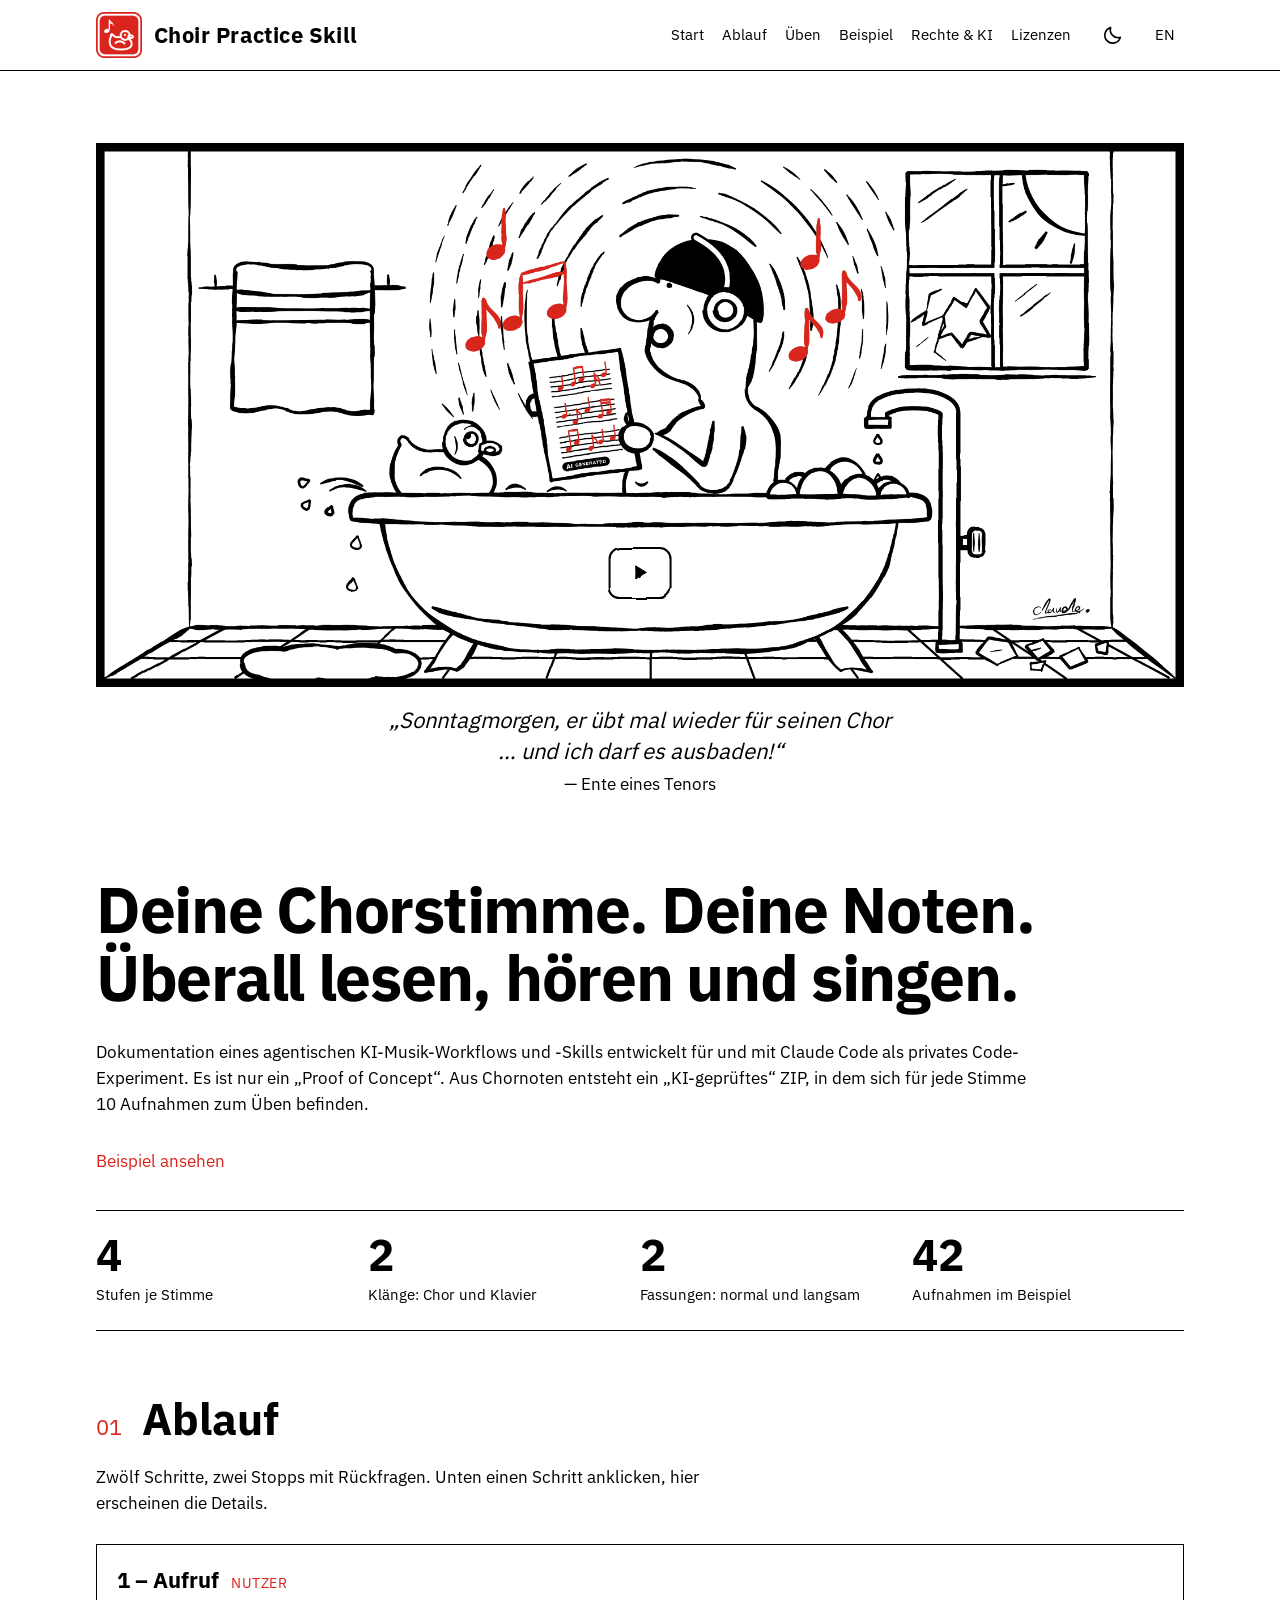
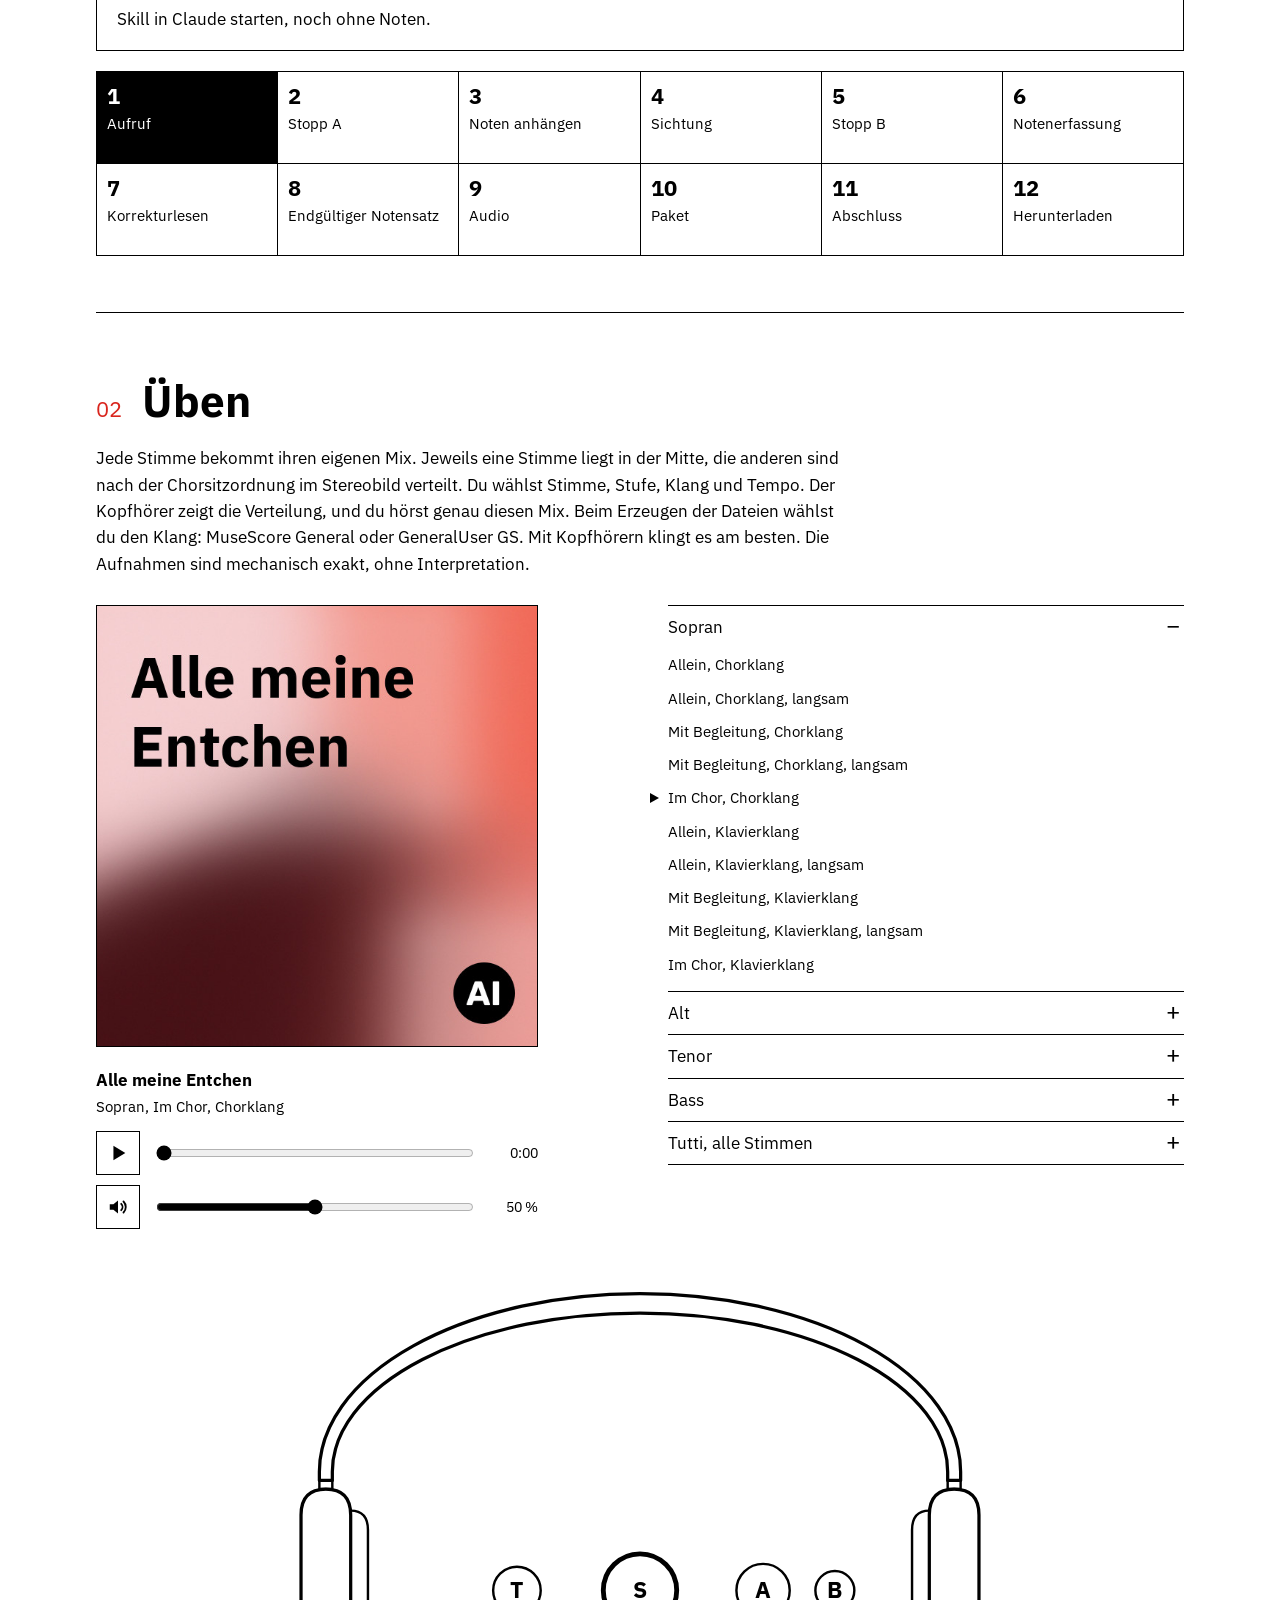
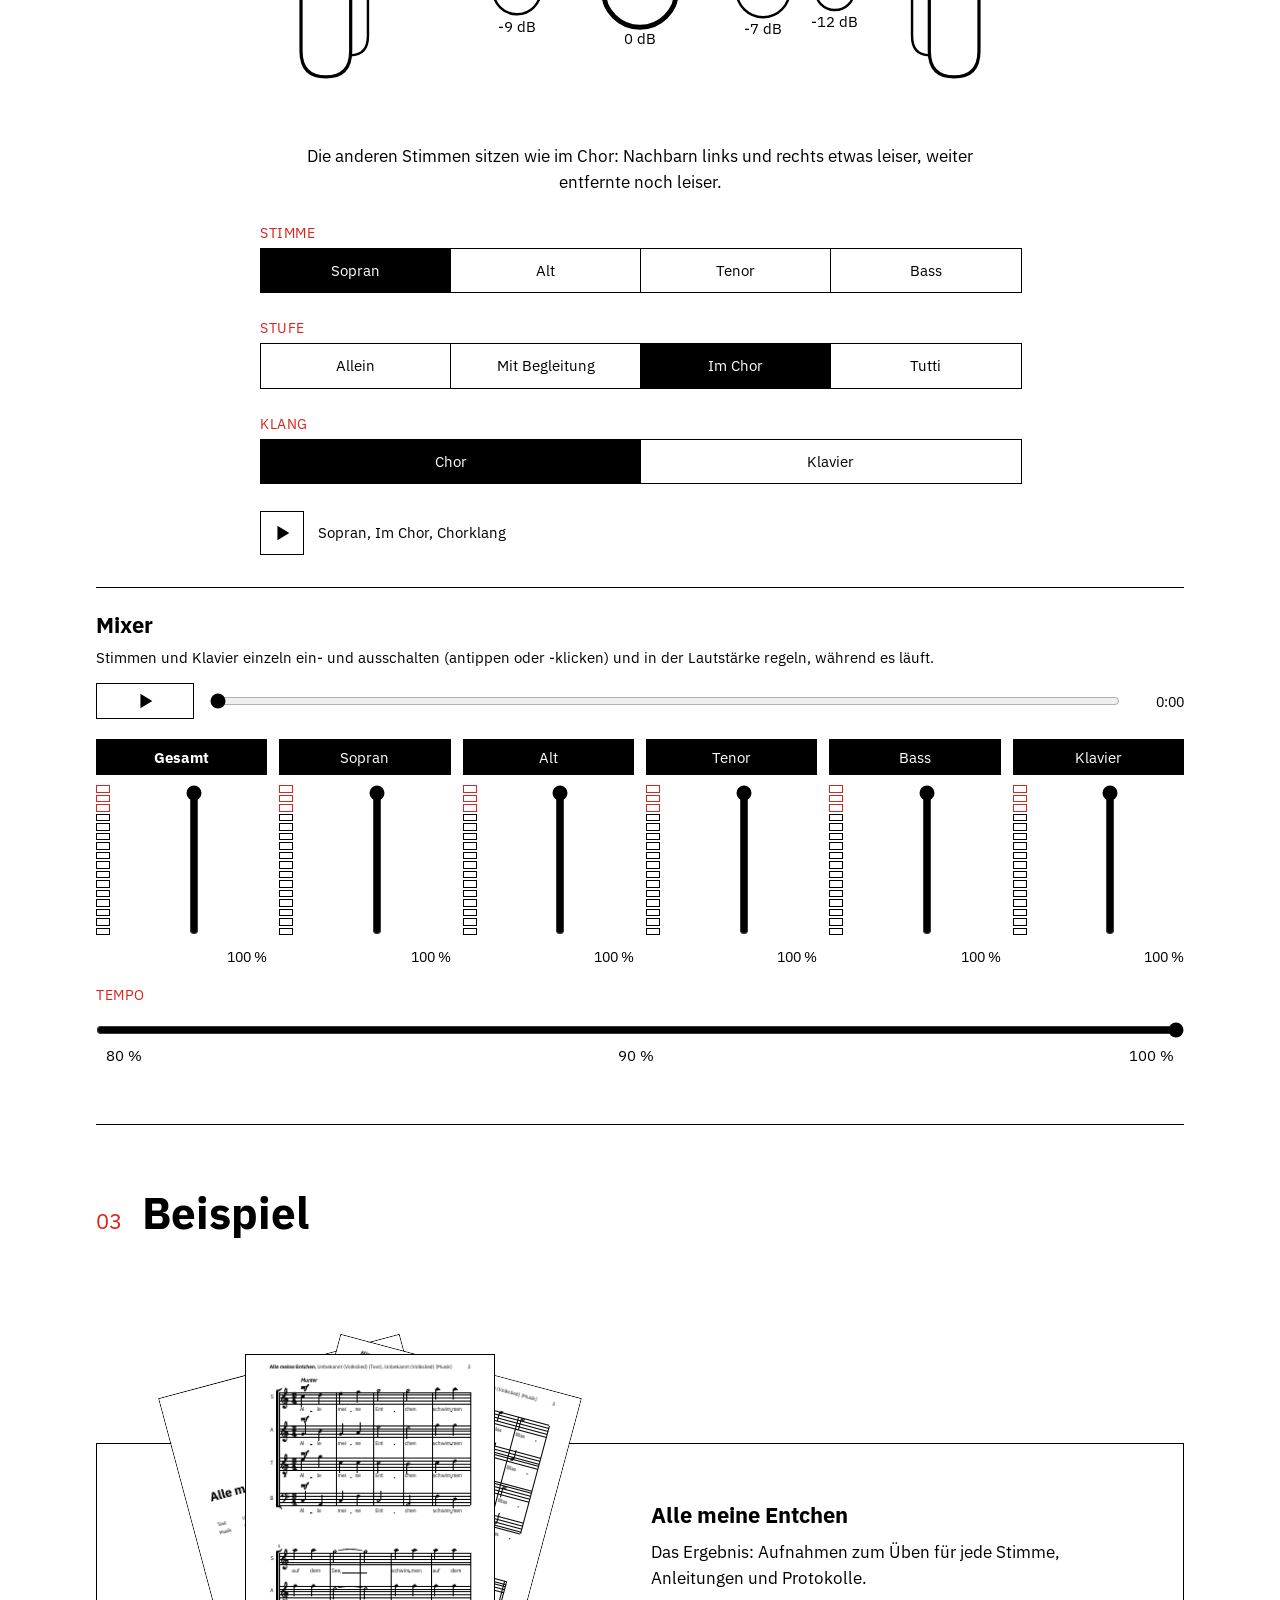
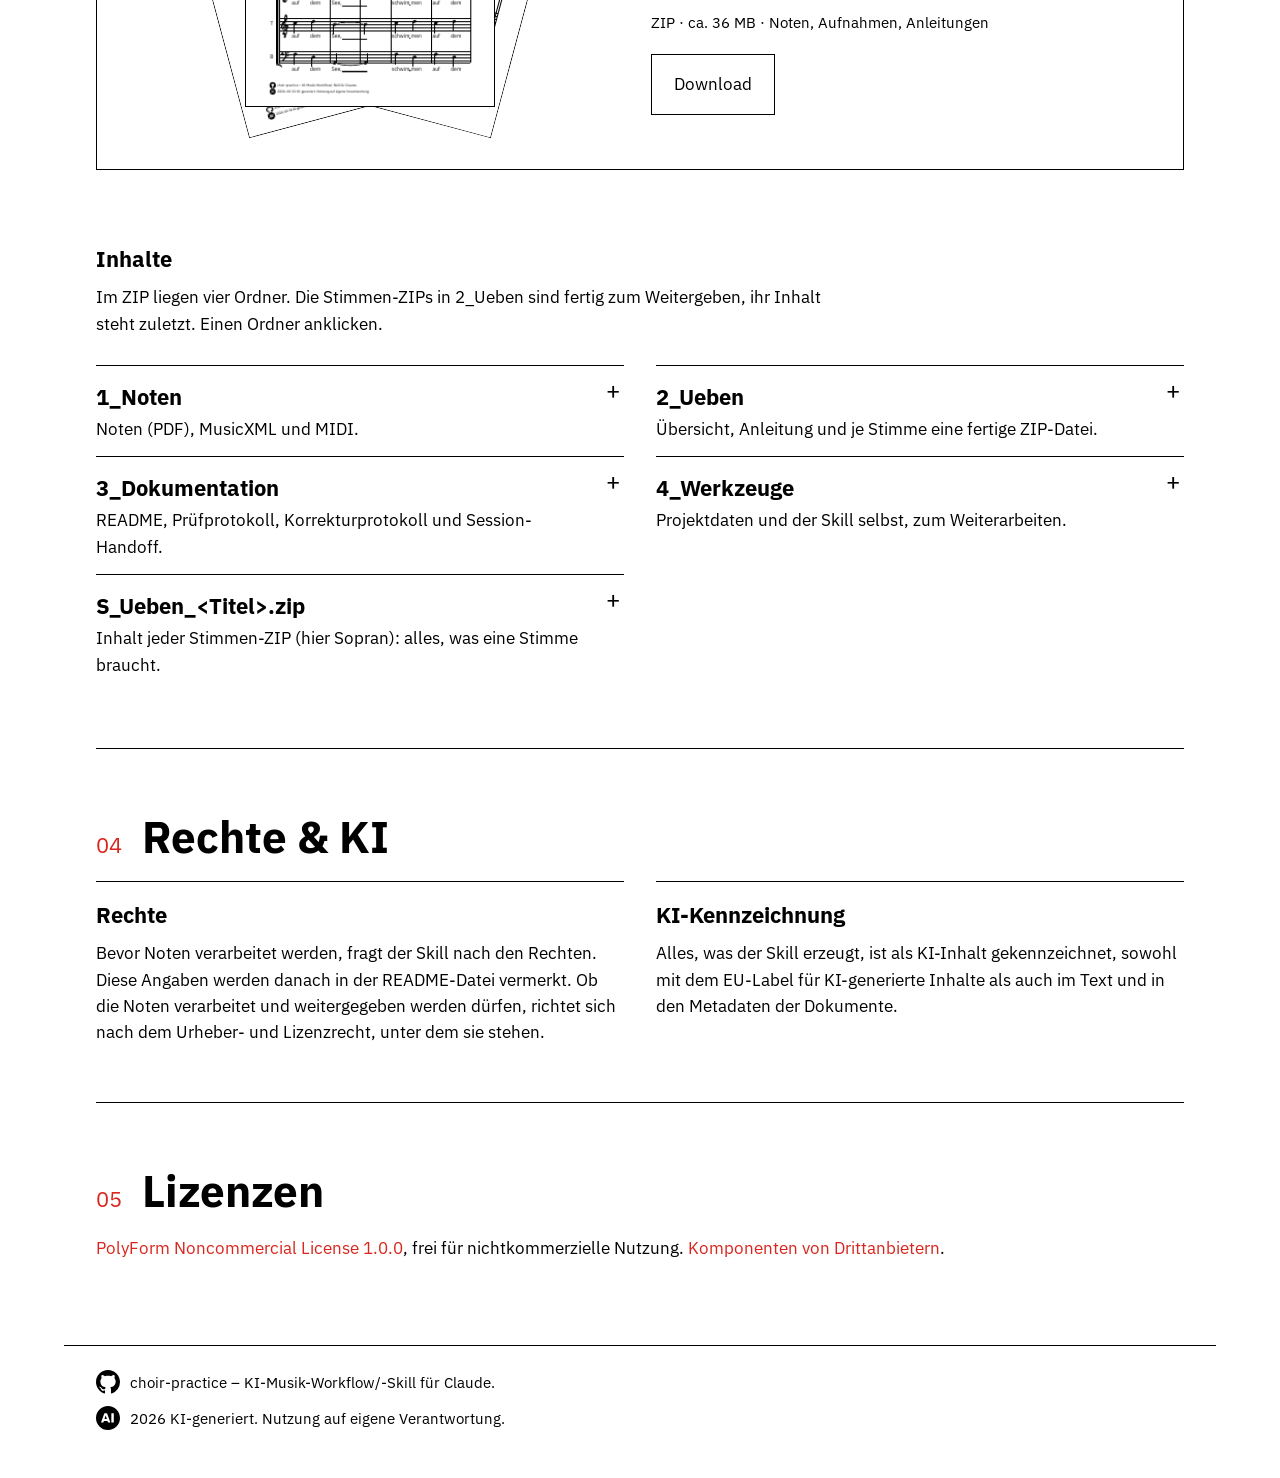
==== docs/de/index.html @ 0b861f66 "Mixer: text mentions tap or click" ====
<!doctype html>
<html lang="de">
<head>
<meta charset="utf-8">
<meta name="viewport" content="width=device-width, initial-scale=1">
<title>Choir Practice Skill – Deine Chorstimme. Deine Noten. Überall lesen, hören und singen.</title>
<meta name="description" content="Dokumentation eines agentischen KI-Musik-Workflows und -Skills entwickelt für und mit Claude Code als privates Code-Experiment. Es ist nur ein „Proof of Concept“. Aus Chornoten entsteht ein „KI-geprüftes“ ZIP, in dem sich für jede Stimme 10 Aufnahmen zum Üben befinden.">
<meta name="color-scheme" content="light dark">
<link rel="canonical" href="https://choir-practice-skill.pages.dev/de/">
<link rel="alternate" hreflang="de" href="https://choir-practice-skill.pages.dev/de/">
<link rel="alternate" hreflang="en" href="https://choir-practice-skill.pages.dev/en/">
<link rel="alternate" hreflang="x-default" href="https://choir-practice-skill.pages.dev/">
<meta property="og:type" content="website">
<meta property="og:site_name" content="Choir Practice Skill">
<meta property="og:title" content="Choir Practice Skill – Deine Chorstimme. Deine Noten. Überall lesen, hören und singen.">
<meta property="og:description" content="Dokumentation eines agentischen KI-Musik-Workflows und -Skills entwickelt für und mit Claude Code als privates Code-Experiment. Es ist nur ein „Proof of Concept“. Aus Chornoten entsteht ein „KI-geprüftes“ ZIP, in dem sich für jede Stimme 10 Aufnahmen zum Üben befinden.">
<meta property="og:url" content="https://choir-practice-skill.pages.dev/de/">
<meta property="og:locale" content="de_DE">
<meta property="og:locale:alternate" content="en_US">
<meta property="og:image" content="https://choir-practice-skill.pages.dev/img/og.png?v=a8352f46">
<meta property="og:image:type" content="image/png">
<meta property="og:image:width" content="2400">
<meta property="og:image:height" content="1260">
<meta property="og:image:alt" content="Ein Mann mit Kopfhörern steht in einer alten Badewanne und singt vom Notenblatt, neben ihm schwimmt eine Quietscheente, rote Noten schweben im Raum">
<meta name="twitter:card" content="summary_large_image">
<meta name="twitter:title" content="Choir Practice Skill – Deine Chorstimme. Deine Noten. Überall lesen, hören und singen.">
<meta name="twitter:description" content="Dokumentation eines agentischen KI-Musik-Workflows und -Skills entwickelt für und mit Claude Code als privates Code-Experiment. Es ist nur ein „Proof of Concept“. Aus Chornoten entsteht ein „KI-geprüftes“ ZIP, in dem sich für jede Stimme 10 Aufnahmen zum Üben befinden.">
<meta name="twitter:image" content="https://choir-practice-skill.pages.dev/img/og.png?v=a8352f46">
<meta name="twitter:image:alt" content="Ein Mann mit Kopfhörern steht in einer alten Badewanne und singt vom Notenblatt, neben ihm schwimmt eine Quietscheente, rote Noten schweben im Raum">
<link rel="icon" href="../img/favicon.svg?v=3c3022a9" type="image/svg+xml">
<link rel="icon" href="../favicon.ico" sizes="32x32">
<link rel="icon" href="../img/favicon-192.png?v=1d99c184" sizes="192x192" type="image/png">
<link rel="apple-touch-icon" href="../img/favicon-180.png?v=39877f5c">
<link rel="preload" href="../img/header.png?v=75c1c652" as="image" type="image/png" media="(prefers-color-scheme: light)">
<link rel="preload" href="../img/header-dark.png?v=e2381952" as="image" type="image/png" media="(prefers-color-scheme: dark)">
<script>try{var t=localStorage.getItem("theme");if(t==="light"||t==="dark")document.documentElement.setAttribute("data-theme",t)}catch(e){}</script>
<link rel="stylesheet" href="../css/site.css?v=a7744c7f">
<script type="application/ld+json">
{
 "@context": "https://schema.org",
 "@type": "SoftwareApplication",
 "name": "Choir Practice Skill",
 "description": "Dokumentation eines agentischen KI-Musik-Workflows und -Skills entwickelt für und mit Claude Code als privates Code-Experiment. Es ist nur ein „Proof of Concept“. Aus Chornoten entsteht ein „KI-geprüftes“ ZIP, in dem sich für jede Stimme 10 Aufnahmen zum Üben befinden.",
 "url": "https://choir-practice-skill.pages.dev/de/",
 "inLanguage": "de",
 "softwareVersion": "1.0.0",
 "applicationCategory": "MultimediaApplication",
 "operatingSystem": "Claude (skill)",
 "image": {
  "@type": "ImageObject",
  "url": "https://choir-practice-skill.pages.dev/img/og.png?v=a8352f46",
  "width": 2400,
  "height": 1260,
  "caption": "Ein Mann mit Kopfhörern steht in einer alten Badewanne und singt vom Notenblatt, neben ihm schwimmt eine Quietscheente, rote Noten schweben im Raum"
 },
 "license": "https://polyformproject.org/licenses/noncommercial/1.0.0",
 "codeRepository": "https://github.com/vbth/choir-practice",
 "author": {
  "@type": "Person",
  "name": "vbth",
  "url": "https://github.com/vbth"
 },
 "offers": {
  "@type": "Offer",
  "price": "0",
  "priceCurrency": "EUR"
 }
}
</script>
</head>
<body>
<a class="skip" href="#start">Zum Inhalt</a>
<header class="bar">
 <a class="brand" href="https://choir-practice-skill.pages.dev/de/" aria-label="Choir Practice Skill" target="_blank" rel="noopener noreferrer"><img src="../img/logo.png?v=58f0d7f7" alt="" width="46" height="46"><span class="bt"><span class="bn">Choir Practice</span> Skill</span></a>
 <button class="theme" type="button" aria-label="Zum dunklen Modus wechseln"><svg class="moon" viewBox="0 0 24 24" aria-hidden="true" focusable="false"><path d="M20 14.6A8.6 8.6 0 0 1 9.4 4 8.6 8.6 0 1 0 20 14.6z"/></svg><svg class="sun" viewBox="0 0 24 24" aria-hidden="true" focusable="false"><circle cx="12" cy="12" r="4"/><path d="M12 2.5v2.5M12 19v2.5M2.5 12H5M19 12h2.5M5.3 5.3l1.8 1.8M16.9 16.9l1.8 1.8M5.3 18.7l1.8-1.8M16.9 7.1l1.8-1.8"/></svg></button>
 <a class="lang" href="../en/" hreflang="en" lang="en">EN</a>
 <button class="burger" type="button" aria-expanded="false" aria-controls="nav">Menü</button>
 <nav id="nav" aria-label="Menü"><ul><li><a href="#start">Start</a></li><li><a href="#ablauf">Ablauf</a></li><li><a href="#ueben">Üben</a></li><li><a href="#beispiel">Beispiel</a></li><li><a href="#rechte-und-ki">Rechte &amp;&nbsp;KI</a></li><li><a href="#lizenzen">Lizenzen</a></li><li class="navlang"><a href="../en/" hreflang="en" lang="en">English</a></li></ul></nav>
</header>
<main>
<figure class="banner"><div class="hw"><picture><source media="(prefers-color-scheme: dark)" srcset="../img/header-dark.png?v=e2381952"><img src="../img/header.png?v=75c1c652" alt="Ein Mann mit Kopfhörern steht in einer alten Badewanne und singt vom Notenblatt, neben ihm schwimmt eine Quietscheente, rote Noten schweben im Raum. „Sonntagmorgen, er übt mal wieder für seinen Chor … und ich darf es ausbaden!“ — Ente eines Tenors" width="1280" height="640" fetchpriority="high" decoding="async"></picture>
<svg width="0" height="0" aria-hidden="true" style="position:absolute"><filter id="kr" x="-15%" y="-15%" width="130%" height="130%"><feTurbulence type="fractalNoise" baseFrequency=".13" numOctaves="2" seed="4" result="n"/><feDisplacementMap in="SourceGraphic" in2="n" scale="2.9" xChannelSelector="R" yChannelSelector="G"/></filter><filter id="kb" x="-5%" y="-60%" width="110%" height="220%"><feTurbulence type="fractalNoise" baseFrequency=".05 .12" numOctaves="2" seed="9" result="n"/><feDisplacementMap in="SourceGraphic" in2="n" scale="3.2" xChannelSelector="R" yChannelSelector="G"/></filter><filter id="kf" x="-8%" y="-15%" width="116%" height="130%"><feTurbulence type="fractalNoise" baseFrequency=".03" numOctaves="1" seed="2" result="n"/><feDisplacementMap in="SourceGraphic" in2="n" scale="3.4" xChannelSelector="R" yChannelSelector="G"/></filter><filter id="krs" x="-15%" y="-15%" width="130%" height="130%"><feTurbulence type="fractalNoise" baseFrequency=".13" numOctaves="2" seed="4" result="n"/><feDisplacementMap in="SourceGraphic" in2="n" scale="1.3" xChannelSelector="R" yChannelSelector="G"/></filter><filter id="kfs" x="-8%" y="-15%" width="116%" height="130%"><feTurbulence type="fractalNoise" baseFrequency=".03" numOctaves="1" seed="2" result="n"/><feDisplacementMap in="SourceGraphic" in2="n" scale="2" xChannelSelector="R" yChannelSelector="G"/></filter></svg>
<div class="ov" role="group" aria-label="Alle meine Entchen">
<span class="fr" aria-hidden="true"></span>
<div class="rw">
     <button type="button" class="prev" aria-label="Vorherige Aufnahme"><svg viewBox="0 0 24 24" width="22" height="22" aria-hidden="true"><path d="M5.9 5.2Q6.3 11 6 18.9" fill="none" stroke="currentColor" stroke-width="2.5" stroke-linecap="round" stroke-linejoin="round"/><path d="M18.9 5.4Q13 9.2 9.1 12.3Q13.4 14.6 18.6 18.7Q19.3 12 18.9 5.4Z" fill="currentColor" stroke="currentColor" stroke-width="1.3" stroke-linejoin="round" stroke-linecap="round"/></svg></button>
     <button type="button" class="pbtn" aria-label="Wiedergabe"><svg viewBox="0 0 24 24" width="22" height="22" aria-hidden="true"><path class="picon" d="M7.2 4.6Q13.5 8.4 19.6 12.1Q13.3 15.9 7.4 19.6Q7.8 12 7.2 4.6Z" fill="currentColor" stroke="currentColor" stroke-width="1.3" stroke-linejoin="round" stroke-linecap="round"/></svg></button>
     <button type="button" class="next" aria-label="Nächste Aufnahme"><svg viewBox="0 0 24 24" width="22" height="22" aria-hidden="true"><path d="M18 5.2Q17.7 11 18.1 18.9" fill="none" stroke="currentColor" stroke-width="2.5" stroke-linecap="round" stroke-linejoin="round"/><path d="M5.2 5.4Q11 9.2 14.9 12.3Q10.6 14.6 5.4 18.7Q4.7 12 5.2 5.4Z" fill="currentColor" stroke="currentColor" stroke-width="1.3" stroke-linejoin="round" stroke-linecap="round"/></svg></button>
</div>
</div></div>
<figcaption class="duck">„Sonntagmorgen, er übt mal wieder für seinen Chor <br class="dbr">… und ich darf es ausbaden!“<span class="by">— Ente eines&nbsp;Tenors</span></figcaption></figure>
<section id="start" class="hero">
 <h1>Deine Chorstimme. Deine&nbsp;Noten.<br>Überall lesen, hören und&nbsp;singen.</h1>
 <p class="lead">Dokumentation eines agentischen KI-Musik-Workflows und -Skills entwickelt für und mit Claude Code als privates Code-Experiment. Es ist nur ein „Proof of Concept“. Aus Chornoten entsteht ein „KI-⁠geprüftes“ ZIP, in dem sich für jede Stimme 10 Aufnahmen zum Üben&nbsp;befinden.</p>
 <p class="cta"><a href="#beispiel">Beispiel&nbsp;ansehen</a></p>
 <dl class="facts"><div><dt>4</dt><dd>Stufen je&nbsp;Stimme</dd></div><div><dt>2</dt><dd>Klänge: Chor und&nbsp;Klavier</dd></div><div><dt>2</dt><dd>Fassungen: normal und&nbsp;langsam</dd></div><div><dt>42</dt><dd>Aufnahmen im&nbsp;Beispiel</dd></div></dl>
</section>
<section id="ablauf"><h2><span class="num">01</span>Ablauf</h2>
 <p class="intro">Zwölf Schritte, zwei Stopps mit Rückfragen. Unten einen Schritt anklicken, hier erscheinen die&nbsp;Details.</p>
 <div id="stepbox" class="panel" aria-live="polite"></div>
 <ol class="chain"><li><button type="button" data-step="0" aria-pressed="false"><span class="n">1</span><span class="s">Aufruf</span></button></li><li><button type="button" data-step="1" aria-pressed="false"><span class="n">2</span><span class="s">Stopp A</span></button></li><li><button type="button" data-step="2" aria-pressed="false"><span class="n">3</span><span class="s">Noten anhängen</span></button></li><li><button type="button" data-step="3" aria-pressed="false"><span class="n">4</span><span class="s">Sichtung</span></button></li><li><button type="button" data-step="4" aria-pressed="false"><span class="n">5</span><span class="s">Stopp B</span></button></li><li><button type="button" data-step="5" aria-pressed="false"><span class="n">6</span><span class="s">Notenerfassung</span></button></li><li><button type="button" data-step="6" aria-pressed="false"><span class="n">7</span><span class="s">Korrekturlesen</span></button></li><li><button type="button" data-step="7" aria-pressed="false"><span class="n">8</span><span class="s">Endgültiger Notensatz</span></button></li><li><button type="button" data-step="8" aria-pressed="false"><span class="n">9</span><span class="s">Audio</span></button></li><li><button type="button" data-step="9" aria-pressed="false"><span class="n">10</span><span class="s">Paket</span></button></li><li><button type="button" data-step="10" aria-pressed="false"><span class="n">11</span><span class="s">Abschluss</span></button></li><li><button type="button" data-step="11" aria-pressed="false"><span class="n">12</span><span class="s">Herunterladen</span></button></li></ol>
</section>
<section id="ueben"><h2><span class="num">02</span>Üben</h2>
 <p class="intro">Jede Stimme bekommt ihren eigenen Mix. Jeweils eine Stimme liegt in der Mitte, die anderen sind nach der Chorsitzordnung im Stereobild verteilt. Du wählst Stimme, Stufe, Klang und Tempo. Der Kopfhörer zeigt die Verteilung, und du hörst genau diesen Mix. Beim Erzeugen der Dateien wählst du den Klang: MuseScore General oder GeneralUser GS. Mit Kopfhörern klingt es am besten. Die Aufnahmen sind mechanisch exakt, ohne&nbsp;Interpretation.</p>
 <div class="listen" id="player" data-audio="../audio/" data-play="Wiedergabe" data-pause="Pause">
  <div class="pbox">
   <img class="art" src="../img/cover-de.jpg?v=12989554" alt="Albumcover des Beispielpakets" width="600" height="600" loading="lazy">
   <div class="pl">
    <p class="pt">Alle meine&nbsp;Entchen</p><p class="ps" id="plname" aria-live="polite"></p>
    <div class="pc"><button type="button" class="pbtn" aria-label="Wiedergabe"><svg viewBox="0 0 24 24" width="22" height="22" aria-hidden="true"><path class="picon" data-c d="M7 4l13 8-13 8z" fill="currentColor"/></svg></button>
     <input type="range" id="plseek" min="0" max="1000" value="0" aria-label="Position"><span id="pltime" class="mono">0:00</span></div>
    <div class="pc pv"><button type="button" class="vbtn mute" aria-pressed="false" aria-label="Stumm"><svg viewBox="0 0 24 24" width="22" height="22" aria-hidden="true"><path d="M3 9v6h4l5 4V5L7 9H3z" fill="currentColor"/><path class="w" d="M15.5 8.5a5 5 0 010 7M18 6a8.5 8.5 0 010 12" fill="none" stroke="currentColor" stroke-width="2" stroke-linecap="round"/><path class="x" d="M15 9l6 6M21 9l-6 6" fill="none" stroke="currentColor" stroke-width="2" stroke-linecap="round"/></svg></button><input type="range" class="vol" min="0" max="100" value="50" aria-label="Lautstärke"><span class="mono vp">50&nbsp;%</span></div>
   </div>
  </div>
  <div class="groups"><details data-voice="S"><summary>Sopran</summary><ul class="trk"><li><button type="button" data-voice="S" data-stage="solo" data-sound="choir" data-tempo="normal" aria-pressed="false">Allein, Chorklang</button></li><li><button type="button" data-voice="S" data-stage="solo" data-sound="choir" data-tempo="slow" aria-pressed="false">Allein, Chorklang, langsam</button></li><li><button type="button" data-voice="S" data-stage="accomp" data-sound="choir" data-tempo="normal" aria-pressed="false">Mit Begleitung, Chorklang</button></li><li><button type="button" data-voice="S" data-stage="accomp" data-sound="choir" data-tempo="slow" aria-pressed="false">Mit Begleitung, Chorklang, langsam</button></li><li><button type="button" data-voice="S" data-stage="choir" data-sound="choir" data-tempo="normal" aria-pressed="false">Im Chor, Chorklang</button></li><li><button type="button" data-voice="S" data-stage="solo" data-sound="piano" data-tempo="normal" aria-pressed="false">Allein, Klavierklang</button></li><li><button type="button" data-voice="S" data-stage="solo" data-sound="piano" data-tempo="slow" aria-pressed="false">Allein, Klavierklang, langsam</button></li><li><button type="button" data-voice="S" data-stage="accomp" data-sound="piano" data-tempo="normal" aria-pressed="false">Mit Begleitung, Klavierklang</button></li><li><button type="button" data-voice="S" data-stage="accomp" data-sound="piano" data-tempo="slow" aria-pressed="false">Mit Begleitung, Klavierklang, langsam</button></li><li><button type="button" data-voice="S" data-stage="choir" data-sound="piano" data-tempo="normal" aria-pressed="false">Im Chor, Klavierklang</button></li></ul></details><details data-voice="A"><summary>Alt</summary><ul class="trk"><li><button type="button" data-voice="A" data-stage="solo" data-sound="choir" data-tempo="normal" aria-pressed="false">Allein, Chorklang</button></li><li><button type="button" data-voice="A" data-stage="solo" data-sound="choir" data-tempo="slow" aria-pressed="false">Allein, Chorklang, langsam</button></li><li><button type="button" data-voice="A" data-stage="accomp" data-sound="choir" data-tempo="normal" aria-pressed="false">Mit Begleitung, Chorklang</button></li><li><button type="button" data-voice="A" data-stage="accomp" data-sound="choir" data-tempo="slow" aria-pressed="false">Mit Begleitung, Chorklang, langsam</button></li><li><button type="button" data-voice="A" data-stage="choir" data-sound="choir" data-tempo="normal" aria-pressed="false">Im Chor, Chorklang</button></li><li><button type="button" data-voice="A" data-stage="solo" data-sound="piano" data-tempo="normal" aria-pressed="false">Allein, Klavierklang</button></li><li><button type="button" data-voice="A" data-stage="solo" data-sound="piano" data-tempo="slow" aria-pressed="false">Allein, Klavierklang, langsam</button></li><li><button type="button" data-voice="A" data-stage="accomp" data-sound="piano" data-tempo="normal" aria-pressed="false">Mit Begleitung, Klavierklang</button></li><li><button type="button" data-voice="A" data-stage="accomp" data-sound="piano" data-tempo="slow" aria-pressed="false">Mit Begleitung, Klavierklang, langsam</button></li><li><button type="button" data-voice="A" data-stage="choir" data-sound="piano" data-tempo="normal" aria-pressed="false">Im Chor, Klavierklang</button></li></ul></details><details data-voice="T"><summary>Tenor</summary><ul class="trk"><li><button type="button" data-voice="T" data-stage="solo" data-sound="choir" data-tempo="normal" aria-pressed="false">Allein, Chorklang</button></li><li><button type="button" data-voice="T" data-stage="solo" data-sound="choir" data-tempo="slow" aria-pressed="false">Allein, Chorklang, langsam</button></li><li><button type="button" data-voice="T" data-stage="accomp" data-sound="choir" data-tempo="normal" aria-pressed="false">Mit Begleitung, Chorklang</button></li><li><button type="button" data-voice="T" data-stage="accomp" data-sound="choir" data-tempo="slow" aria-pressed="false">Mit Begleitung, Chorklang, langsam</button></li><li><button type="button" data-voice="T" data-stage="choir" data-sound="choir" data-tempo="normal" aria-pressed="false">Im Chor, Chorklang</button></li><li><button type="button" data-voice="T" data-stage="solo" data-sound="piano" data-tempo="normal" aria-pressed="false">Allein, Klavierklang</button></li><li><button type="button" data-voice="T" data-stage="solo" data-sound="piano" data-tempo="slow" aria-pressed="false">Allein, Klavierklang, langsam</button></li><li><button type="button" data-voice="T" data-stage="accomp" data-sound="piano" data-tempo="normal" aria-pressed="false">Mit Begleitung, Klavierklang</button></li><li><button type="button" data-voice="T" data-stage="accomp" data-sound="piano" data-tempo="slow" aria-pressed="false">Mit Begleitung, Klavierklang, langsam</button></li><li><button type="button" data-voice="T" data-stage="choir" data-sound="piano" data-tempo="normal" aria-pressed="false">Im Chor, Klavierklang</button></li></ul></details><details data-voice="B"><summary>Bass</summary><ul class="trk"><li><button type="button" data-voice="B" data-stage="solo" data-sound="choir" data-tempo="normal" aria-pressed="false">Allein, Chorklang</button></li><li><button type="button" data-voice="B" data-stage="solo" data-sound="choir" data-tempo="slow" aria-pressed="false">Allein, Chorklang, langsam</button></li><li><button type="button" data-voice="B" data-stage="accomp" data-sound="choir" data-tempo="normal" aria-pressed="false">Mit Begleitung, Chorklang</button></li><li><button type="button" data-voice="B" data-stage="accomp" data-sound="choir" data-tempo="slow" aria-pressed="false">Mit Begleitung, Chorklang, langsam</button></li><li><button type="button" data-voice="B" data-stage="choir" data-sound="choir" data-tempo="normal" aria-pressed="false">Im Chor, Chorklang</button></li><li><button type="button" data-voice="B" data-stage="solo" data-sound="piano" data-tempo="normal" aria-pressed="false">Allein, Klavierklang</button></li><li><button type="button" data-voice="B" data-stage="solo" data-sound="piano" data-tempo="slow" aria-pressed="false">Allein, Klavierklang, langsam</button></li><li><button type="button" data-voice="B" data-stage="accomp" data-sound="piano" data-tempo="normal" aria-pressed="false">Mit Begleitung, Klavierklang</button></li><li><button type="button" data-voice="B" data-stage="accomp" data-sound="piano" data-tempo="slow" aria-pressed="false">Mit Begleitung, Klavierklang, langsam</button></li><li><button type="button" data-voice="B" data-stage="choir" data-sound="piano" data-tempo="normal" aria-pressed="false">Im Chor, Klavierklang</button></li></ul></details><details data-tutti="1"><summary>Tutti, alle&nbsp;Stimmen</summary><ul class="trk"><li><button type="button" data-stage="tutti" data-sound="choir" data-tempo="normal" aria-pressed="false">Tutti, Chorklang</button></li><li><button type="button" data-stage="tutti" data-sound="piano" data-tempo="normal" aria-pressed="false">Tutti, Klavierklang</button></li></ul></details></div>
  <audio id="plaudio" preload="none"></audio>
 </div>
 <div class="mixer">
  <figure><svg id="hp" viewBox="-32 -53 704 419" role="img"></svg>
  <figcaption id="hpcap" aria-live="polite"></figcaption></figure>
  <div class="ctl"><span class="lbl" id="vlbl">Stimme</span><div class="seg" id="voices" role="group" aria-labelledby="vlbl"><button type="button" data-voice="S" aria-pressed="false">Sopran</button><button type="button" data-voice="A" aria-pressed="false">Alt</button><button type="button" data-voice="T" aria-pressed="false">Tenor</button><button type="button" data-voice="B" aria-pressed="false">Bass</button></div></div>
  <div class="ctl"><span class="lbl" id="slbl">Stufe</span><div class="seg" id="stages" role="group" aria-labelledby="slbl"><button type="button" data-stage="solo" aria-pressed="false">Allein</button><button type="button" data-stage="accomp" aria-pressed="false">Mit Begleitung</button><button type="button" data-stage="choir" aria-pressed="false">Im Chor</button><button type="button" data-stage="tutti" aria-pressed="false">Tutti</button></div></div>
  <div class="ctl2">
   <div class="ctl"><span class="lbl" id="klbl">Klang</span><div class="seg" id="sounds" role="group" aria-labelledby="klbl"><button type="button" data-sound="choir" aria-pressed="false">Chor</button><button type="button" data-sound="piano" aria-pressed="false">Klavier</button></div></div>
   <div class="ctl" id="tempoctl"><span class="lbl" id="tlbl">Tempo</span><div class="seg" id="tempos" role="group" aria-labelledby="tlbl"><button type="button" data-tempo="normal" aria-pressed="false">Normal</button><button type="button" data-tempo="slow" aria-pressed="false">Langsam</button></div></div>
  </div>
  <div class="nowplay"><button type="button" class="pbtn" aria-label="Wiedergabe"><svg viewBox="0 0 24 24" width="22" height="22" aria-hidden="true"><path class="picon" data-c d="M7 4l13 8-13 8z" fill="currentColor"/></svg></button><p class="ps" id="hpname" aria-live="polite"></p></div>
 </div>
 <div class="mix" id="mix" data-audio="../audio/mix/" role="group" aria-labelledby="mxh">
  <p class="mxh" id="mxh">Mixer</p><p class="mxp">Stimmen und Klavier einzeln ein- und ausschalten (antippen oder -klicken) und in der Lautstärke regeln, während es&nbsp;läuft.</p>
  <div class="pc"><button type="button" class="mxplay" id="mxplay" aria-label="Wiedergabe"><svg viewBox="0 0 24 24" width="22" height="22" aria-hidden="true"><path id="mxicon" d="M7 4l13 8-13 8z" fill="currentColor"/></svg></button>
   <input type="range" id="mxseek" min="0" max="1000" value="0" aria-label="Position"><span id="mxtime" class="mono">0:00</span></div>
<div class="mxbank"><div class="mxr mxm"><span class="mxmlb">Gesamt</span><span class="mxmeter" data-meter="master" aria-hidden="true"><i></i><i></i><i></i><i></i><i></i><i></i><i></i><i></i><i></i><i></i><i></i><i></i><i></i><i></i><i></i><i></i></span><span class="mxf"><input type="range" id="mxmaster" class="mxv" min="0" max="100" value="100" aria-label="Gesamt"></span><span id="mxmp" class="mxp2 mono">100&nbsp;%</span></div><div class="mxr"><button type="button" class="mxb" data-stem="s" data-pan="-0.6" aria-pressed="true" title="an / aus">Sopran</button><span class="mxmeter" data-meter="s" aria-hidden="true"><i></i><i></i><i></i><i></i><i></i><i></i><i></i><i></i><i></i><i></i><i></i><i></i><i></i><i></i><i></i><i></i></span><span class="mxf"><input type="range" class="mxv" min="0" max="100" value="100" aria-label="Sopran"></span><span class="mxp2 mono">100&nbsp;%</span></div><div class="mxr"><button type="button" class="mxb" data-stem="a" data-pan="-0.2" aria-pressed="true" title="an / aus">Alt</button><span class="mxmeter" data-meter="a" aria-hidden="true"><i></i><i></i><i></i><i></i><i></i><i></i><i></i><i></i><i></i><i></i><i></i><i></i><i></i><i></i><i></i><i></i></span><span class="mxf"><input type="range" class="mxv" min="0" max="100" value="100" aria-label="Alt"></span><span class="mxp2 mono">100&nbsp;%</span></div><div class="mxr"><button type="button" class="mxb" data-stem="t" data-pan="0.2" aria-pressed="true" title="an / aus">Tenor</button><span class="mxmeter" data-meter="t" aria-hidden="true"><i></i><i></i><i></i><i></i><i></i><i></i><i></i><i></i><i></i><i></i><i></i><i></i><i></i><i></i><i></i><i></i></span><span class="mxf"><input type="range" class="mxv" min="0" max="100" value="100" aria-label="Tenor"></span><span class="mxp2 mono">100&nbsp;%</span></div><div class="mxr"><button type="button" class="mxb" data-stem="b" data-pan="0.6" aria-pressed="true" title="an / aus">Bass</button><span class="mxmeter" data-meter="b" aria-hidden="true"><i></i><i></i><i></i><i></i><i></i><i></i><i></i><i></i><i></i><i></i><i></i><i></i><i></i><i></i><i></i><i></i></span><span class="mxf"><input type="range" class="mxv" min="0" max="100" value="100" aria-label="Bass"></span><span class="mxp2 mono">100&nbsp;%</span></div><div class="mxr"><button type="button" class="mxb" data-stem="acc" data-pan="0" aria-pressed="true" title="an / aus">Klavier</button><span class="mxmeter" data-meter="acc" aria-hidden="true"><i></i><i></i><i></i><i></i><i></i><i></i><i></i><i></i><i></i><i></i><i></i><i></i><i></i><i></i><i></i><i></i></span><span class="mxf"><input type="range" class="mxv" min="0" max="100" value="100" aria-label="Klavier"></span><span class="mxp2 mono">100&nbsp;%</span></div></div>
  <div class="ctl mxt"><span class="lbl" id="mxtl">Tempo</span><div id="mxtempos"><input type="range" id="mxtempo" class="mxtrack" min="80" max="100" step="10" value="100" aria-label="Tempo"><div class="mxtk"><span>80&nbsp;%</span><span>90&nbsp;%</span><span>100&nbsp;%</span></div></div></div>
  </div>
</section>
<section id="beispiel"><h2><span class="num">03</span>Beispiel</h2>
 <div class="exrow">
  <figure class="fan"><div class="pages">
   <img class="p0" src="../img/example-cover-de-480.png?v=81448ad1" srcset="../img/example-cover-de-160.png?v=ea5ff62c 160w, ../img/example-cover-de-240.png?v=b7f65e70 240w, ../img/example-cover-de-320.png?v=ecd3084c 320w, ../img/example-cover-de-480.png?v=81448ad1 480w, ../img/example-cover-de-720.png?v=816ba33e 720w" sizes="(max-width:520px) 160px, 240px" alt="Deckblatt des Beispielpakets" width="240" height="339" loading="lazy">
   <img class="p2" src="../img/example-page-2-de-480.png?v=61d2188a" srcset="../img/example-page-2-de-160.png?v=d0b7aed9 160w, ../img/example-page-2-de-240.png?v=6a96ae77 240w, ../img/example-page-2-de-320.png?v=3e7f6c51 320w, ../img/example-page-2-de-480.png?v=61d2188a 480w, ../img/example-page-2-de-720.png?v=7e3202a7 720w" sizes="(max-width:520px) 160px, 240px" alt="Zweite Notenseite des Beispielpakets" width="240" height="339" loading="lazy">
   <img class="p1" src="../img/example-page-1-de-480.png?v=feb95c63" srcset="../img/example-page-1-de-160.png?v=a06a6aae 160w, ../img/example-page-1-de-240.png?v=1c35864e 240w, ../img/example-page-1-de-320.png?v=533181d0 320w, ../img/example-page-1-de-480.png?v=feb95c63 480w, ../img/example-page-1-de-720.png?v=a89f8b6a 720w" sizes="(max-width:520px) 160px, 240px" alt="Erste Notenseite des Beispielpakets" width="240" height="339" loading="lazy">
  </div></figure>
  <div class="dl"><p class="ttl">Alle meine&nbsp;Entchen</p><p>Das Ergebnis: Aufnahmen zum Üben für jede Stimme, Anleitungen und&nbsp;Protokolle.</p><p class="meta">ZIP · ca. 36 MB · Noten, Aufnahmen,&nbsp;Anleitungen</p><p class="dlb"><a href="https://github.com/vbth/choir-practice/releases/download/v1.0.0/Chor_Uebungen_Alle_meine_Entchen.zip" download target="_blank" rel="noopener noreferrer">Download</a></p></div>
 </div>
 <h3 class="sub">Inhalte</h3>
 <p class="intro">Im ZIP liegen vier Ordner. Die Stimmen-ZIPs in 2_Ueben sind fertig zum Weitergeben, ihr Inhalt steht zuletzt. Einen Ordner&nbsp;anklicken.</p>
 <div class="tree"><div class="folder"><button type="button" aria-expanded="false" aria-controls="f0"><span class="fn">1_Noten</span><span class="fd">Noten (PDF), MusicXML und MIDI.</span></button><ul id="f0" hidden><li class="mono" style="padding-left:10px">1_Noten_&lt;Titel&gt;_Scan.pdf</li><li class="mono" style="padding-left:10px">2_Noten_&lt;Titel&gt;.pdf</li><li class="mono" style="padding-left:10px">3_MusicXML_&lt;Titel&gt;_Chor.musicxml</li><li class="mono" style="padding-left:10px">4_MusicXML_&lt;Titel&gt;_Klavier.musicxml</li><li class="mono" style="padding-left:10px">5_MIDI_&lt;Titel&gt;/</li><li class="mono" style="padding-left:24px">S_MIDI_&lt;Titel&gt;/  (je Stimme: S, A, T,&nbsp;B)</li><li class="mono" style="padding-left:38px">1 bis 5_S_&lt;Titel&gt;_Chor_und_Klavier_*.mid  (zehn&nbsp;Dateien)</li><li class="mono" style="padding-left:24px">Tutti_MIDI_&lt;Titel&gt;/</li><li class="mono" style="padding-left:38px">&lt;Titel&gt;_Tutti_Chor.mid</li><li class="mono" style="padding-left:38px">&lt;Titel&gt;_Tutti_Klavier.mid</li></ul></div><div class="folder"><button type="button" aria-expanded="false" aria-controls="f1"><span class="fn">2_Ueben</span><span class="fd">Übersicht, Anleitung und je Stimme eine fertige ZIP-Datei.</span></button><ul id="f1" hidden><li class="mono" style="padding-left:10px">1_Uebersicht.pdf</li><li class="mono" style="padding-left:10px">2_Anleitung.pdf</li><li class="mono" style="padding-left:10px">S_Ueben_&lt;Titel&gt;.zip</li><li class="mono" style="padding-left:10px">A_Ueben_&lt;Titel&gt;.zip</li><li class="mono" style="padding-left:10px">T_Ueben_&lt;Titel&gt;.zip</li><li class="mono" style="padding-left:10px">B_Ueben_&lt;Titel&gt;.zip</li></ul></div><div class="folder"><button type="button" aria-expanded="false" aria-controls="f2"><span class="fn">3_Dokumentation</span><span class="fd">README, Prüfprotokoll, Korrekturprotokoll und Session-Handoff.</span></button><ul id="f2" hidden><li class="mono" style="padding-left:10px">1_README_&lt;Titel&gt;.md und&nbsp;.pdf</li><li class="mono" style="padding-left:10px">2_Pruefprotokoll_&lt;Titel&gt;.md und&nbsp;.pdf</li><li class="mono" style="padding-left:10px">3_Korrekturprotokoll_&lt;Titel&gt;.md und&nbsp;.pdf</li><li class="mono" style="padding-left:10px">4_Session_Handoff_&lt;Titel&gt;.md</li></ul></div><div class="folder"><button type="button" aria-expanded="false" aria-controls="f3"><span class="fn">4_Werkzeuge</span><span class="fd">Projektdaten und der Skill selbst, zum Weiterarbeiten.</span></button><ul id="f3" hidden><li class="mono" style="padding-left:10px">1_Projektdaten_&lt;Titel&gt;/</li><li class="mono" style="padding-left:24px">score.json</li><li class="mono" style="padding-left:24px">docs.json</li><li class="mono" style="padding-left:24px">layout.json</li><li class="mono" style="padding-left:24px">mixes.json</li><li class="mono" style="padding-left:10px">2_SKILL_choir_practice_v&lt;Version&gt;/</li><li class="mono" style="padding-left:24px">choir_practice.skill</li><li class="mono" style="padding-left:24px">README.md</li><li class="mono" style="padding-left:24px">session_handoff.md</li></ul></div><div class="folder"><button type="button" aria-expanded="false" aria-controls="f4"><span class="fn">S_Ueben_&lt;Titel&gt;.zip</span><span class="fd">Inhalt jeder Stimmen-ZIP (hier Sopran): alles, was eine Stimme braucht.</span></button><ul id="f4" hidden><li class="mono" style="padding-left:10px">1_S_Anleitung.pdf</li><li class="mono" style="padding-left:10px">2_S_Noten_&lt;Titel&gt;.pdf</li><li class="mono" style="padding-left:10px">3_S_Audio_Chorklang_&lt;Titel&gt;/</li><li class="mono" style="padding-left:24px">1 bis 6_S_&lt;Titel&gt;_Chor_*.mp3  (allein, mit Klavier, jeweils langsam und normal; eigene Stimme lauter; alle gleich&nbsp;laut)</li><li class="mono" style="padding-left:10px">4_S_Audio_Klavierklang_&lt;Titel&gt;/</li><li class="mono" style="padding-left:24px">1 bis 6_S_&lt;Titel&gt;_Klavier_*.mp3  (dieselben&nbsp;sechs)</li></ul></div></div>
</section>
<section id="rechte-und-ki"><h2><span class="num">04</span>Rechte &amp;&nbsp;KI</h2>
 <div class="cols"><article><h3>Rechte</h3><p>Bevor Noten verarbeitet werden, fragt der Skill nach den Rechten. Diese Angaben werden danach in der README-Datei vermerkt. Ob die Noten verarbeitet und weitergegeben werden dürfen, richtet sich nach dem Urheber- und Lizenzrecht, unter dem sie&nbsp;stehen.</p></article><article><h3>KI-Kennzeichnung</h3><p>Alles, was der Skill erzeugt, ist als KI-Inhalt gekennzeichnet, sowohl mit dem EU-Label für KI-generierte Inhalte als auch im Text und in den Metadaten der&nbsp;Dokumente.</p></article></div>
</section>
<section id="lizenzen"><h2><span class="num">05</span>Lizenzen</h2>
 <p class="intro wide"><a href="https://github.com/vbth/choir-practice/blob/main/LICENSE.md" target="_blank" rel="noopener noreferrer">PolyForm Noncommercial License 1.0.0</a>, frei für nichtkommerzielle Nutzung. <a href="https://github.com/vbth/choir-practice/blob/main/choir-practice/THIRD_PARTY_NOTICES.md" target="_blank" rel="noopener noreferrer">Komponenten von&nbsp;Drittanbietern</a>.</p>
</section>
</main>
<footer><p class="fnote"><span class="fl"><svg class="ghi" viewBox="0 0 16 16" width="22" height="22" aria-hidden="true" focusable="false"><path fill="currentColor" d="M8 0C3.58 0 0 3.58 0 8c0 3.54 2.29 6.53 5.47 7.59.4.07.55-.17.55-.38 0-.19-.01-.82-.01-1.49-2.01.37-2.53-.49-2.69-.94-.09-.23-.48-.94-.82-1.13-.28-.15-.68-.52-.01-.53.63-.01 1.08.58 1.23.82.72 1.21 1.87.87 2.33.66.07-.52.28-.87.51-1.07-1.78-.2-3.64-.89-3.64-3.95 0-.87.31-1.59.82-2.15-.08-.2-.36-1.02.08-2.12 0 0 .67-.21 2.2.82.64-.18 1.32-.27 2-.27.68 0 1.36.09 2 .27 1.53-1.04 2.2-.82 2.2-.82.44 1.1.16 1.92.08 2.12.51.56.82 1.27.82 2.15 0 3.07-1.87 3.75-3.65 3.95.29.25.54.73.54 1.48 0 1.07-.01 1.93-.01 2.2 0 .21.15.46.55.38A8.013 8.013 0 0016 8c0-4.42-3.58-8-8-8z"/></svg></span><span>choir-practice – KI-Musik-Workflow/-&#8288;Skill für&nbsp;Claude.</span></p><p class="fnote"><span class="fl"><svg xmlns="http://www.w3.org/2000/svg" viewBox="89.29 100.72 365.48 365.48" role="img" class="ailabel" focusable="false"><title>AI</title><path fill="#000" fill-rule="evenodd" d="M272.03,100.72c100.92,0,182.74,81.82,182.74,182.75s-81.82,182.74-182.74,182.74-182.75-81.82-182.75-182.74,81.82-182.75,182.75-182.75"/>
  <g>
    <path fill="#fff" d="M170.79,353.74c-1.08,0-2.05-.43-2.92-1.31-.88-.87-1.31-1.84-1.31-2.92,0-.67.07-1.27.2-1.81l47.34-129.32c.4-1.48,1.24-2.79,2.52-3.93,1.27-1.14,3.05-1.71,5.34-1.71h29.81c2.28,0,4.06.57,5.34,1.71,1.27,1.14,2.11,2.45,2.52,3.93l47.14,129.32c.27.54.4,1.14.4,1.81,0,1.08-.44,2.05-1.31,2.92s-1.91,1.31-3.12,1.31h-24.78c-2.01,0-3.52-.5-4.53-1.51-1.01-1.01-1.65-1.91-1.91-2.72l-7.86-20.55h-53.78l-7.65,20.55c-.27.81-.88,1.71-1.81,2.72-.94,1.01-2.55,1.51-4.83,1.51h-24.78ZM218.13,299.96h37.47l-18.93-53.18-18.53,53.18Z"/>
    <path fill="#fff" d="M328.11,353.74c-1.48,0-2.69-.47-3.63-1.41-.94-.94-1.41-2.15-1.41-3.63v-130.93c0-1.48.47-2.68,1.41-3.63s2.15-1.41,3.63-1.41h26.99c1.48,0,2.68.47,3.63,1.41.94.94,1.41,2.15,1.41,3.63v130.93c0,1.48-.47,2.69-1.41,3.63-.94.94-2.15,1.41-3.63,1.41h-26.99Z"/>
  </g></svg>
</span><span>2026 KI-generiert. Nutzung auf eigene&nbsp;Verantwortung.</span></p></footer>
<script>window.PAGE={"lang": "de", "seat": ["S", "A", "T", "B"], "mix": {"solo": {"S": [["S", 0.0, 0, "own"]], "A": [["A", 0.0, 0, "own"]], "T": [["T", 0.0, 0, "own"]], "B": [["B", 0.0, 0, "own"]]}, "accomp": {"S": [["S", 0.0, 0, "own"], ["S", -0.5, -12, "acc"], ["A", -0.17, -12, "acc"], ["T", 0.17, -12, "acc"], ["B", 0.5, -12, "acc"]], "A": [["A", 0.0, 0, "own"], ["S", -0.45, -4, "own"], ["S", -0.5, -12, "acc"], ["A", -0.17, -12, "acc"], ["T", 0.17, -12, "acc"], ["B", 0.5, -12, "acc"]], "T": [["T", 0.0, 0, "own"], ["S", -0.45, -4, "own"], ["S", -0.5, -12, "acc"], ["A", -0.17, -12, "acc"], ["T", 0.17, -12, "acc"], ["B", 0.5, -12, "acc"]], "B": [["B", 0.0, 0, "own"], ["S", -0.45, -4, "own"], ["S", -0.5, -12, "acc"], ["A", -0.17, -12, "acc"], ["T", 0.17, -12, "acc"], ["B", 0.5, -12, "acc"]]}, "choir": {"S": [["S", 0.0, 0, "own"], ["A", 0.6, -7, "own"], ["T", -0.6, -9, "own"], ["B", 0.95, -12, "own"]], "A": [["A", 0.0, 0, "own"], ["S", -0.6, -7, "own"], ["T", 0.6, -7, "own"], ["B", 0.95, -12, "own"]], "T": [["T", 0.0, 0, "own"], ["S", -0.95, -12, "own"], ["A", -0.6, -7, "own"], ["B", 0.6, -7, "own"]], "B": [["B", 0.0, 0, "own"], ["S", -0.95, -12, "own"], ["A", 0.6, -9, "own"], ["T", -0.6, -7, "own"]]}, "tutti": {"S": [["S", -0.5, -3, "own"], ["A", -0.17, -3, "own"], ["T", 0.17, -3, "own"], ["B", 0.5, -3, "own"]], "A": [["S", -0.5, -3, "own"], ["A", -0.17, -3, "own"], ["T", 0.17, -3, "own"], ["B", 0.5, -3, "own"]], "T": [["S", -0.5, -3, "own"], ["A", -0.17, -3, "own"], ["T", 0.17, -3, "own"], ["B", 0.5, -3, "own"]], "B": [["S", -0.5, -3, "own"], ["A", -0.17, -3, "own"], ["T", 0.17, -3, "own"], ["B", 0.5, -3, "own"]]}}, "voices": {"S": "Sopran", "A": "Alt", "T": "Tenor", "B": "Bass"}, "stages": {"solo": "Allein", "accomp": "Mit Begleitung", "choir": "Im Chor", "tutti": "Tutti"}, "stage_txt": {"solo": "Nur die gewählte Stimme, in der Mitte.", "accomp": "Die gewählte Stimme, die Melodie leiser, dazu die Klavierbegleitung aller Stimmen.", "choir": "Die anderen Stimmen sitzen wie im Chor: Nachbarn links und rechts etwas leiser, weiter entfernte noch leiser.", "tutti": "Alle Stimmen gleich laut."}, "steps": [["Aufruf", "you", "Skill in Claude starten, noch ohne Noten.", ""], ["Stopp A", "both", "Angaben über die Rechte.", "Alles bereit?"], ["Noten anhängen", "you", "Als PDF oder Foto.", ""], ["Sichtung", "claude", "Claude liest die Seiten und prüft die Qualität.", "Alles verstanden?"], ["Stopp B", "you", "Titel, Stimmen und Tempo bestätigen.", ""], ["Notenerfassung", "claude", "Claude überträgt die Noten.", "Alle Takte und Stimmen erfasst?"], ["Korrekturlesen", "claude", "Claude vergleicht das Ergebnis zweimal mit der Vorlage: erst Töne, dann Text.", "Töne und Text wie in der Vorlage? Sonst zurück zu Schritt 6."], ["Endgültiger Notensatz", "claude", "Claude setzt die Noten sauber, mit Titelblatt.", "Gut lesbar?"], ["Audio", "claude", "Claude erzeugt für jede Stimme die Audio-Dateien zum Üben.", "Passt jede Stimme zu den Noten?"], ["Paket", "claude", "Claude schreibt die Anleitungen und packt alles zusammen.", "Alle Inhalte vorhanden?"], ["Abschluss", "both", "Claude macht Verbesserungsvorschläge. Die Entscheidung über die Umsetzung liegt beim Nutzer.", ""], ["Herunterladen", "you", "ZIP herunterladen und die Audiodateien der einzelnen Stimmen an den Chor weitergeben.", ""]], "who": {"you": "Nutzer", "claude": "Claude", "both": "Claude + Nutzer"}, "own": "Gesang", "acc": "Klavier", "gate": "Prüfung am Ende", "sound_names": {"choir": "Chorklang", "piano": "Klavierklang"}, "slow_name": "langsam", "slow": 0.75, "theme_to_dark": "Zum dunklen Modus wechseln", "theme_to_light": "Zum hellen Modus wechseln"};</script>
<script src="../js/site.js?v=a7744c7f"></script>
</body>
</html>
---- docs/css/site.css ----
@font-face{font-family:"IBM Plex Sans";font-weight:400;font-style:normal;font-display:swap;src:url(../fonts/IBMPlexSans-Regular.woff2) format("woff2")}
@font-face{font-family:"IBM Plex Sans";font-weight:700;font-style:normal;font-display:swap;src:url(../fonts/IBMPlexSans-Bold.woff2) format("woff2")}
@font-face{font-family:"IBM Plex Sans Condensed";font-weight:400;font-style:normal;font-display:swap;src:url(../fonts/IBMPlexSansCondensed-Regular.woff2) format("woff2")}
:root{--bg:#fff;--fg:#000;--mute:#000;--link:#d9251d;--line:#000;--gut:32px;--max:1152px;--fs:17px;--fs-s:15px;--fs-m:22px;--edge:max(var(--gut),calc((100% - var(--max))/2 + var(--gut)))}
/* type scale: all running text 17 (lead, descriptions, notes too); one smaller size 15 for labels, captions, controls and the footer; one larger size 22 (h3, quote, folder names); h1, h2 and the key figures are display sizes. Bold only for headings (also the folder names), titles, numerals and the active menu item. No grey. */
@media (prefers-color-scheme:dark){:root:not([data-theme=light]){--bg:#000;--fg:#fff;--mute:#fff;--line:#fff}}
:root[data-theme=dark]{--bg:#000;--fg:#fff;--mute:#fff;--line:#fff;color-scheme:dark}:root[data-theme=light]{color-scheme:light}
*{box-sizing:border-box}
html{scroll-behavior:smooth;scroll-padding-top:var(--barh,76px)}
p,li,figcaption{text-wrap:pretty}
body{margin:0;background:var(--bg);color:var(--fg);font:400 var(--fs)/1.55 "IBM Plex Sans",Helvetica,Arial,sans-serif;-webkit-text-size-adjust:100%}
a{color:var(--link);text-decoration:none}a:hover{color:var(--fg)}
.mono{font-family:"IBM Plex Sans Condensed","IBM Plex Sans",sans-serif}
.skip{position:absolute;left:-999px}.skip:focus{left:16px;top:8px;background:var(--bg);padding:8px;z-index:20}
:focus-visible{outline:2px solid var(--fg);outline-offset:3px}
.bar{position:sticky;top:0;z-index:10;display:flex;align-items:center;gap:16px;padding:12px var(--edge);background:var(--bg);border-bottom:1.5px solid var(--line)}
.brand{display:flex;align-items:center;gap:12px;color:var(--fg);text-decoration:none;font-weight:700;font-size:var(--fs-m);letter-spacing:.02em}
.brand img{display:block;flex:none}.bn{white-space:nowrap}.bt{line-height:1.15}
.bar nav{margin-left:auto}.bar nav ul{display:flex;gap:0;list-style:none;margin:0;padding:0}
.bar nav a{display:block;padding:6px 9px;color:var(--fg);text-decoration:none;font-size:var(--fs-s);border-bottom:1.5px solid transparent}
.navlang{display:none}
.fl{display:flex;flex-wrap:wrap;align-items:center;gap:0}.fl a{display:flex;align-items:center;gap:8px;color:var(--fg);text-decoration:none}.fl .ghi{width:20px;height:20px}
.theme{order:98;display:flex;align-items:center;background:none;border:0;color:var(--fg);padding:6px;cursor:pointer;line-height:0}
.theme svg{width:22px;height:22px;fill:none;stroke:currentColor;stroke-width:1.8;stroke-linecap:round;stroke-linejoin:round}.theme .sun{display:none}.theme.is-dark .sun{display:block}.theme.is-dark .moon{display:none}
.lang{order:99;color:var(--fg);text-decoration:none;padding:6px 9px;font-size:var(--fs-s)}
.burger{display:none;margin-left:auto;background:none;color:var(--fg);border:1.5px solid var(--line);padding:6px 12px;font:inherit;font-size:var(--fs-s)}
main{max-width:var(--max);margin:0 auto;padding:0 var(--gut)}
section{padding:64px 0 56px;border-top:1.5px solid var(--line)}
section.hero{border-top:0;padding-top:72px;padding-bottom:24px}
h1{font-size:clamp(34px,5.2vw,64px);line-height:1.05;letter-spacing:-.02em;margin:8px 0 28px;font-weight:700;text-wrap:balance}
h2{font-size:clamp(28px,4vw,44px);line-height:1.1;margin:0 0 20px;font-weight:700;display:flex;gap:20px;align-items:baseline}
h2 .num{font-weight:400;font-size:.5em;color:var(--link);min-width:2ch}
h3{margin:0 0 8px;font-size:var(--fs-m)}
.lead{margin:0 0 30px}
.input{margin:0 0 24px;color:var(--mute)}
.intro{max-width:44em;margin:0 0 28px}.intro.wide{max-width:none}
.cta{display:flex;flex-wrap:wrap;gap:12px 28px;margin:0 0 36px}
.facts{display:grid;grid-template-columns:repeat(4,1fr);gap:0;margin:0;border-top:1.5px solid var(--line)}
.facts div{padding:22px 12px 0 0}.facts dt{font-size:clamp(28px,4vw,44px);font-weight:700;line-height:1}.facts dd{margin:6px 0 0;color:var(--mute);font-size:var(--fs-s)}
.aitag{display:flex;align-items:center;gap:10px;margin:0}
.ailabel{height:1.6em;width:auto;flex:none}
@media (prefers-color-scheme:dark){:root:not([data-theme=light]) .ailabel{filter:invert(1)}}
:root[data-theme=dark] .ailabel{filter:invert(1)}
.tree{display:grid;grid-template-columns:repeat(2,1fr);gap:0 32px}
.folder{border-top:1.5px solid var(--line)}
.folder button{all:unset;box-sizing:border-box;display:block;width:100%;padding:14px 28px 14px 0;cursor:pointer;position:relative}
.folder button:focus-visible{outline:2px solid var(--fg);outline-offset:2px}
.folder button::after{content:"+";position:absolute;right:4px;top:12px;font-size:24px;line-height:1}
.folder button[aria-expanded=true]::after{content:"\2212"}
.folder .fn{display:block;font-weight:700;font-size:var(--fs-m)}.folder .fd{display:block;color:var(--mute);margin-top:2px}
.folder ul{list-style:none;margin:0 0 14px;padding:0 0 0 18px;border-left:1.5px solid var(--line)}.folder li{padding:2px 0;overflow-wrap:anywhere}.folder{min-width:0}.folder li{padding:2px 0 2px 10px}
.note{color:var(--mute);font-size:var(--fs-s);max-width:44em;margin:20px 0 0}
ul.note{padding-left:18px}
.chain{list-style:none;margin:0;padding:0;display:grid;grid-template-columns:repeat(6,1fr);gap:0;border-top:1.5px solid var(--line);border-left:1.5px solid var(--line)}
.chain button{all:unset;box-sizing:border-box;display:flex;flex-direction:column;gap:6px;width:100%;height:100%;min-height:92px;padding:10px;cursor:pointer;border-right:1.5px solid var(--line);border-bottom:1.5px solid var(--line);font-size:var(--fs-s);line-height:1.25}
.chain .n{font-size:var(--fs-m);font-weight:700}
.chain button[aria-pressed=true]{background:var(--fg);color:var(--bg)}
.chain button:focus-visible{outline:2px solid var(--fg);outline-offset:-4px}
.panel{margin:0 0 20px;border:1.5px solid var(--line);padding:18px 20px;min-height:96px}
.panel h3{display:flex;gap:12px;align-items:baseline}.panel .gate{margin:10px 0 0;color:var(--mute)}.panel .who{font-weight:400;font-size:var(--fs-s);color:var(--link);letter-spacing:.04em;text-transform:uppercase;font-family:"IBM Plex Sans Condensed",sans-serif}
.panel p{margin:0}
.banner{margin:72px 0 0}.banner img{display:block;width:100%;height:auto}
.banner .duck{max-width:26em;margin:18px auto 0;text-align:center;font-style:italic;font-size:var(--fs-m);line-height:1.4;text-wrap:balance}
.banner .duck .by{display:block;margin-top:6px;font-style:normal;font-size:var(--fs)}
@media (max-width:600px){.banner .duck{font-size:var(--fs);margin-top:14px}.banner .duck .dbr{display:none}.banner .duck .by{font-size:var(--fs-s)}}
.exrow{--pop:150px;--pw:250px;display:grid;grid-template-columns:calc(var(--pw)*1.8) minmax(0,1fr);gap:32px 56px;align-items:center;border:1.5px solid var(--line);padding:40px 48px;margin:calc(var(--pop) + 56px) 0 72px}   /* card; the fan pops out of its top edge by --pop, 56px stay free below the headline */
h3.sub{margin:0 0 8px;font-size:var(--fs-m)}
.dl p{margin:0 0 20px;max-width:30em}.dl .dlb{margin:0}.steps+.dlb{margin:24px 0 16px}.dlb a{display:inline-block;border:1.5px solid var(--line);padding:12px 20px;font-weight:400;color:var(--fg);text-decoration:none}.dlb a:hover,.dlb a:focus-visible{background:var(--fg);color:var(--bg)}
#hp .vb{cursor:pointer}@media (hover:hover){#hp .vb:hover circle{stroke:var(--link)}#hp .vb:hover text{fill:var(--link)}}   /* hover only where a pointer exists: on touch screens it would stay red after the tap */#hp .vb:focus-visible{outline:2px solid var(--fg);outline-offset:4px}
.fan{width:100%;margin:calc(var(--pop)*-1) 0 -10px}.fan .pages{position:relative;height:calc(var(--pw)*1.62)}.fan img{position:absolute;bottom:calc(var(--pw)*.13);left:50%;width:var(--pw);height:auto;background:#fff;border:1.5px solid var(--line);transform-origin:50% 100%}
.fan .p0{transform:translateX(-50%) rotate(-15deg)}.fan .p1{transform:translateX(-50%) rotate(0)}.fan .p2{transform:translateX(-50%) rotate(15deg)}

.dl .ttl{font-weight:700;font-size:var(--fs-m);margin:0 0 6px}.dl .meta{font-size:var(--fs-s);color:var(--mute);margin:0 0 20px}
.dlb a{padding:16px 22px}.dl{min-width:0}   /* desktop: the button is as wide as its text, no arrow */
@media (max-width:900px){.dlb a{display:block;text-align:center}.exrow{--pop:130px;--pw:200px;grid-template-columns:1fr;gap:8px;padding:24px 20px;margin-top:calc(var(--pop) + 44px)}.fan{width:min(100%,calc(var(--pw)*1.8));margin:calc(var(--pop)*-1) auto 0}}
@media (max-width:520px){.exrow{--pw:190px}}
.mixer{display:grid;gap:28px;max-width:760px;margin:56px auto 0}
.ctl2{display:flex;flex-wrap:wrap;gap:16px 32px}.ctl2 .ctl{flex:1 1 14em}.ctl2 .ctl[hidden]{display:none}
.ctl{display:flex;flex-direction:column;gap:6px;align-items:stretch}.lbl{font:400 var(--fs-s)/1.2 "IBM Plex Sans Condensed",sans-serif;color:var(--link);letter-spacing:.04em;text-transform:uppercase}
.seg{display:flex;flex-wrap:wrap}.seg button{flex:1 1 0;min-width:max-content;font:inherit;font-size:var(--fs-s);background:var(--bg);color:var(--fg);border:1.5px solid var(--line);margin:0 -1.5px -1.5px 0;padding:10px 16px;cursor:pointer}
.seg button:focus-visible{outline:2px solid var(--fg);outline-offset:-5px;position:relative}
.seg button[aria-pressed=true]{background:var(--fg);color:var(--bg)}
.mixer figure{margin:0}
.listen{display:grid;grid-template-columns:minmax(0,1fr) minmax(0,1fr);gap:24px 56px;align-items:start}
.pbox{display:grid;grid-template-columns:1fr;gap:20px;align-items:start;justify-self:start;width:100%;max-width:26em}
.listen .art{width:100%;height:auto;display:block;border:1.5px solid var(--line)}
.hw{position:relative;container-type:inline-size}
.ov{--b:clamp(16px,3.4cqw,40px);position:absolute;left:50%;top:79%;transform:translate(-50%,-50%);display:flex;flex-direction:column;align-items:center;gap:0;padding:calc(var(--b)*.2) calc(var(--b)*.35)}
.ov .rw{position:relative;display:flex;gap:2px}
.ov .fr{filter:url(#kf);position:absolute;inset:0;border:clamp(1.6px,.26cqw,2.6px) solid var(--fg);border-radius:calc(var(--b)*.32);pointer-events:none}   /* even border; the wobble comes from a low-frequency displacement, which bends the line without changing its thickness */
.ov button{position:relative;width:var(--b);height:var(--b);border:0;background:transparent;color:var(--fg);display:grid;place-items:center;cursor:pointer;padding:0}
.ov button svg{width:55%;height:55%}.ov button svg{filter:url(#kr)}.ov button:focus-visible{outline:2px solid var(--fg);outline-offset:-2px}
@media (hover:hover){.pbtn:hover,.vbtn:hover,.ov button:hover,.ov button[aria-pressed=true]:hover{color:var(--link)}.vol:hover,#plseek:hover{accent-color:var(--link)}}
.hw:not(.on) .ov .rw button:not(.pbtn){display:none}   /* before the first click or tap only the play button in its frame */
@container (max-width:520px){.ov button svg{width:68%;height:68%;filter:url(#krs)}.ov .fr{filter:url(#kfs);border-width:1.2px}}   /* narrow image: the tub is too small for a second row; the volume stays in the player below */
.pt{margin:0;font-weight:700}.ps{margin:2px 0 12px;color:var(--mute);font-size:var(--fs-s);min-height:1.55em}
.pc{display:flex;align-items:center;gap:14px}
.pbtn,.vbtn,.mxplay{flex:none;width:44px;height:44px;border:1.5px solid var(--line);background:var(--bg);color:var(--fg);display:grid;place-items:center;cursor:pointer;padding:0}
.pbtn:focus-visible,.vbtn:focus-visible,.mxplay:focus-visible,#plseek:focus-visible,.vol:focus-visible,.groups summary:focus-visible,.trk button:focus-visible{outline:2px solid var(--fg);outline-offset:2px}
#plseek{flex:1;min-width:0;accent-color:var(--fg);height:24px;cursor:pointer}
.vol{flex:1;min-width:0;accent-color:var(--fg);height:24px;cursor:pointer}.pv{margin-top:10px}
.mute .x{display:none}.mute[aria-pressed=true] .x{display:inline}.mute[aria-pressed=true] .w{display:none}
#pltime,.vp{flex:none;font-size:var(--fs-s);min-width:3.2em;text-align:right}
.nowplay{display:flex;align-items:center;gap:14px}.nowplay .ps{margin:0}
.mix{margin:32px 0 0;padding:20px 0 0;border-top:1.5px solid var(--line)}.mxh{margin:0;font-weight:700;font-size:var(--fs-m)}.mxp{margin:4px 0 14px;color:var(--mute);font-size:var(--fs-s)}
.mix #mxseek{flex:1;min-width:0;accent-color:var(--fg);height:24px;cursor:pointer}.mix #mxtime{flex:none;font-size:var(--fs-s);min-width:3.2em;text-align:right}
.mxr{display:flex;align-items:center;gap:14px;margin-top:10px}
.mxb{flex:none;width:6.5em;height:36px;border:1.5px solid var(--line);background:var(--bg);color:var(--fg);font:inherit;font-size:var(--fs-s);cursor:pointer;padding:0 6px}
.mxb[aria-pressed=true]{background:var(--fg);color:var(--bg)}
.mxplay{width:calc(6.5*var(--fs-s));height:36px}
.mxt{margin-top:18px}
.mxtrack{display:block;width:100%;accent-color:var(--fg);height:28px;margin:6px 0 0;cursor:pointer}
.mxtk{display:flex;justify-content:space-between;padding:0 10px;font-size:var(--fs-s);color:var(--mute)}
.mxtrack:focus-visible{outline:2px solid var(--fg);outline-offset:4px}
/* the mixer as a console: on wide screens the channels stand side by side with a level meter and a vertical fader; on phones they stay rows */
.mxbank{display:flex;flex-direction:column;margin-top:20px}   /* space between the play row and the channels */
.mxm{order:-1}
.mxmeter{display:none}
.mxmeter i{display:block;flex:1;border:1px solid var(--line)}
.mxmeter i.on{background:var(--fg)}
.mxmeter i:nth-child(n+14){border-color:var(--link)}.mxmeter i:nth-child(n+14).on{background:var(--link)}
.mxf{position:relative;flex:1 1 0;width:0;min-width:0;height:auto}
.mxf .mxv{position:static;width:100%;height:24px;margin:0;transform:none}
@media (min-width:760px){
 .mxbank{flex-direction:row;align-items:flex-start;gap:12px}
 .mxm{order:0}
 .mxr,.mxm{display:grid;grid-template-columns:14px 1fr;gap:10px;flex:1 1 0;min-width:0;margin-top:0;align-items:stretch}
 .mxb,.mxmlb{grid-column:1/-1;width:100%}
 .mxmeter{display:flex;flex-direction:column-reverse;gap:2px;grid-column:1;grid-row:2;width:14px;height:150px;align-self:center}
 .mxf{grid-column:2;grid-row:2;flex:none;width:auto;height:150px}
 .mxf .mxv{position:absolute;left:50%;top:50%;width:150px;height:28px;transform:translate(-50%,-50%) rotate(-90deg)}
 .mxr .mxp2,.mxm .mxp2{grid-column:1/-1;text-align:center;min-width:0}
 .mxm .mxmlb{width:100%}   /* as wide as the channels */
}
.mxmlb{flex:none;width:calc(6.5*var(--fs-s));height:36px;display:grid;place-items:center;box-sizing:border-box;border:1.5px solid var(--line);background:var(--fg);color:var(--bg);font-size:var(--fs-s);font-weight:700}   /* always on, so filled like a pressed voice */   /* same size as the voice buttons below */
.mxv{flex:1;min-width:0;accent-color:var(--fg);height:24px;cursor:pointer}.mxr .mxp2{flex:none;font-size:var(--fs-s);min-width:3.2em;text-align:right}
.mxr.off .mxv,.mxr.off .mxp2{opacity:.4}
.mxb:focus-visible,.mxv:focus-visible,#mxseek:focus-visible{outline:2px solid var(--fg);outline-offset:2px}
@media (hover:hover){.mxb:hover,#mxplay:hover{color:var(--link)}.mxb[aria-pressed=true]:hover{background:var(--link);color:var(--bg);border-color:var(--link)}.mxv:hover,#mxseek:hover{accent-color:var(--link)}}
.groups details{border-top:1.5px solid var(--line)}.groups details:last-child{border-bottom:1.5px solid var(--line)}
.groups summary{list-style:none;cursor:pointer;padding:8px 28px 8px 0;position:relative}.groups summary::-webkit-details-marker{display:none}
.groups summary::after{content:"+";position:absolute;right:4px;top:4px;font-size:24px;line-height:1.3}.groups details[open] summary::after{content:"\2212"}
.trk{list-style:none;margin:0 0 10px;padding:0}
.trk button{all:unset;box-sizing:border-box;display:block;position:relative;width:100%;padding:5px 0;font-size:var(--fs-s);cursor:pointer}
.trk button[aria-pressed=true]::before{content:"";position:absolute;left:-18px;top:50%;transform:translateY(-50%);width:0;height:0;border-style:solid;border-width:5px 0 5px 9px;border-color:transparent transparent transparent var(--fg)}
@media (max-width:900px){.listen{grid-template-columns:1fr}}
#hp{width:100%;height:auto;display:block;max-width:760px;color:var(--fg)}
#hp text{font-family:"IBM Plex Sans",sans-serif;fill:currentColor}
.mixer figcaption{max-width:44em;margin:6px auto 0;text-align:center}
#hp .wave{opacity:0}#hp.playing .wave{animation:wave 1.4s ease-out infinite}
@keyframes wave{0%{opacity:0}25%{opacity:1}100%{opacity:0}}
#hp.live.playing .wave{animation:none}   /* opacity then comes from the script (level of the recording) */
@media (prefers-reduced-motion:reduce){#hp.playing .wave{animation:none;opacity:1}}
.cols{display:grid;grid-template-columns:repeat(2,1fr);gap:0 32px}.cols article{border-top:1.5px solid var(--line);padding-top:16px}
.cols p{margin:0}
.steps{padding-left:1.4em;max-width:44em}.steps li{margin:0 0 10px}
footer .fnote{flex:0 0 100%;margin:0;display:flex;align-items:center;gap:10px}footer .fnote .fl{flex:none;display:flex;align-items:center;justify-content:center;width:1.6em;height:1.6em;color:var(--fg);text-decoration:none}footer .fnote .ghi{width:1.6em;height:1.6em}footer .fnote .ailabel{height:1.6em;width:1.6em}
footer{max-width:var(--max);margin:0 auto;padding:24px var(--gut) 48px;border-top:1.5px solid var(--line);display:flex;flex-wrap:wrap;gap:12px 32px;align-items:center;justify-content:space-between;font-size:var(--fs-s)}
@media (max-width:900px){.chain{grid-template-columns:repeat(3,1fr)}.cols{grid-template-columns:1fr;row-gap:16px}.tree{grid-template-columns:1fr}}
@media (max-width:760px){
 .facts{grid-template-columns:repeat(2,1fr)}section{padding:48px 0 40px}h2{gap:12px}
 /* same visible gap above the headline as between menu and header image (72 px; the headline box starts 13 px above its first ink) */
 section.hero{padding-top:59px}
}
@media (max-width:899px){
 .theme{margin-left:auto}.burger{display:block;order:100;margin-left:0}.bar>.lang{display:none}.navlang{display:block;border-top:1.5px solid var(--line);margin-top:4px}
 .bar nav{display:none;position:absolute;left:0;right:0;top:100%;background:var(--bg);border-bottom:1.5px solid var(--line);margin:0}
 .bar.open nav{display:block}.bar nav ul{flex-direction:column;gap:0;padding:8px var(--gut)}.bar nav a{padding:12px 0}
}
@media (max-width:420px){.chain{grid-template-columns:repeat(2,1fr)}}
@media (max-width:520px){.bar{gap:12px}.brand{font-size:var(--fs);gap:10px}.brand img{width:36px;height:36px}}
@media (prefers-reduced-motion:reduce){html{scroll-behavior:auto}}
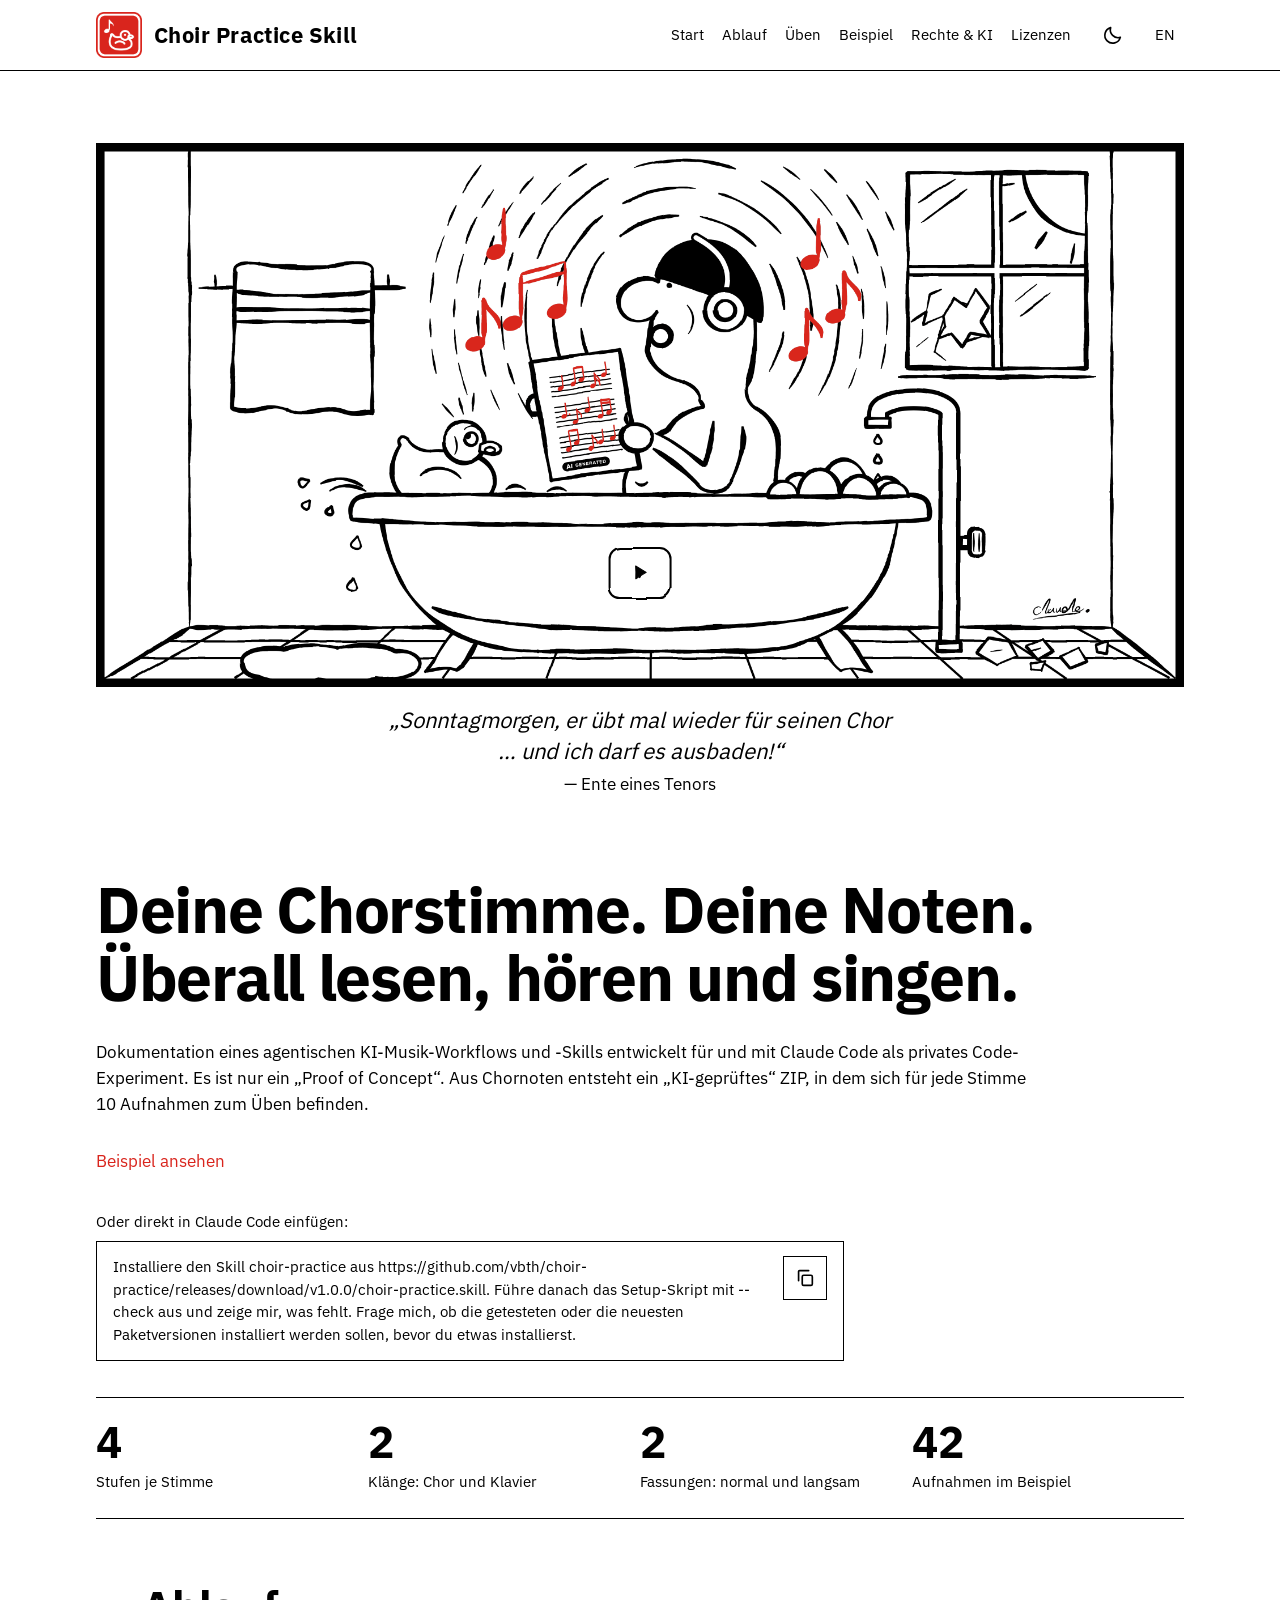
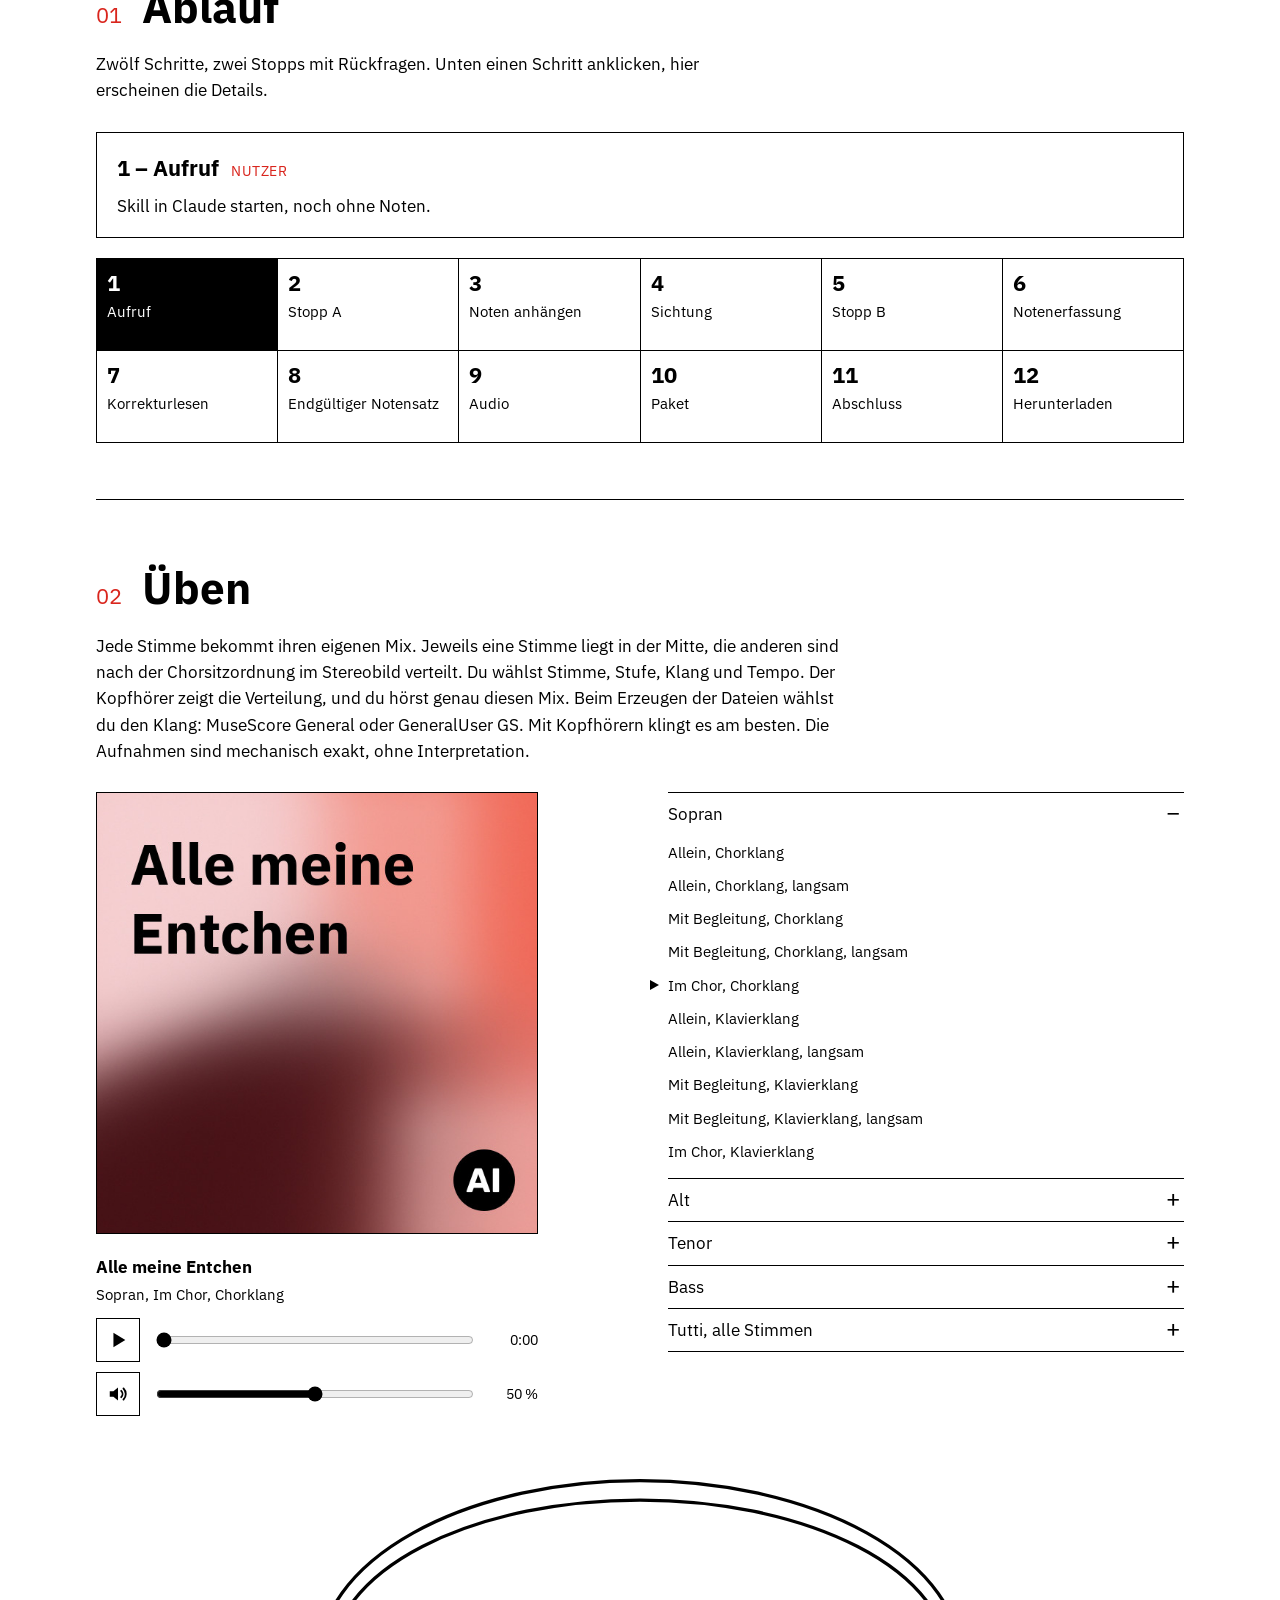
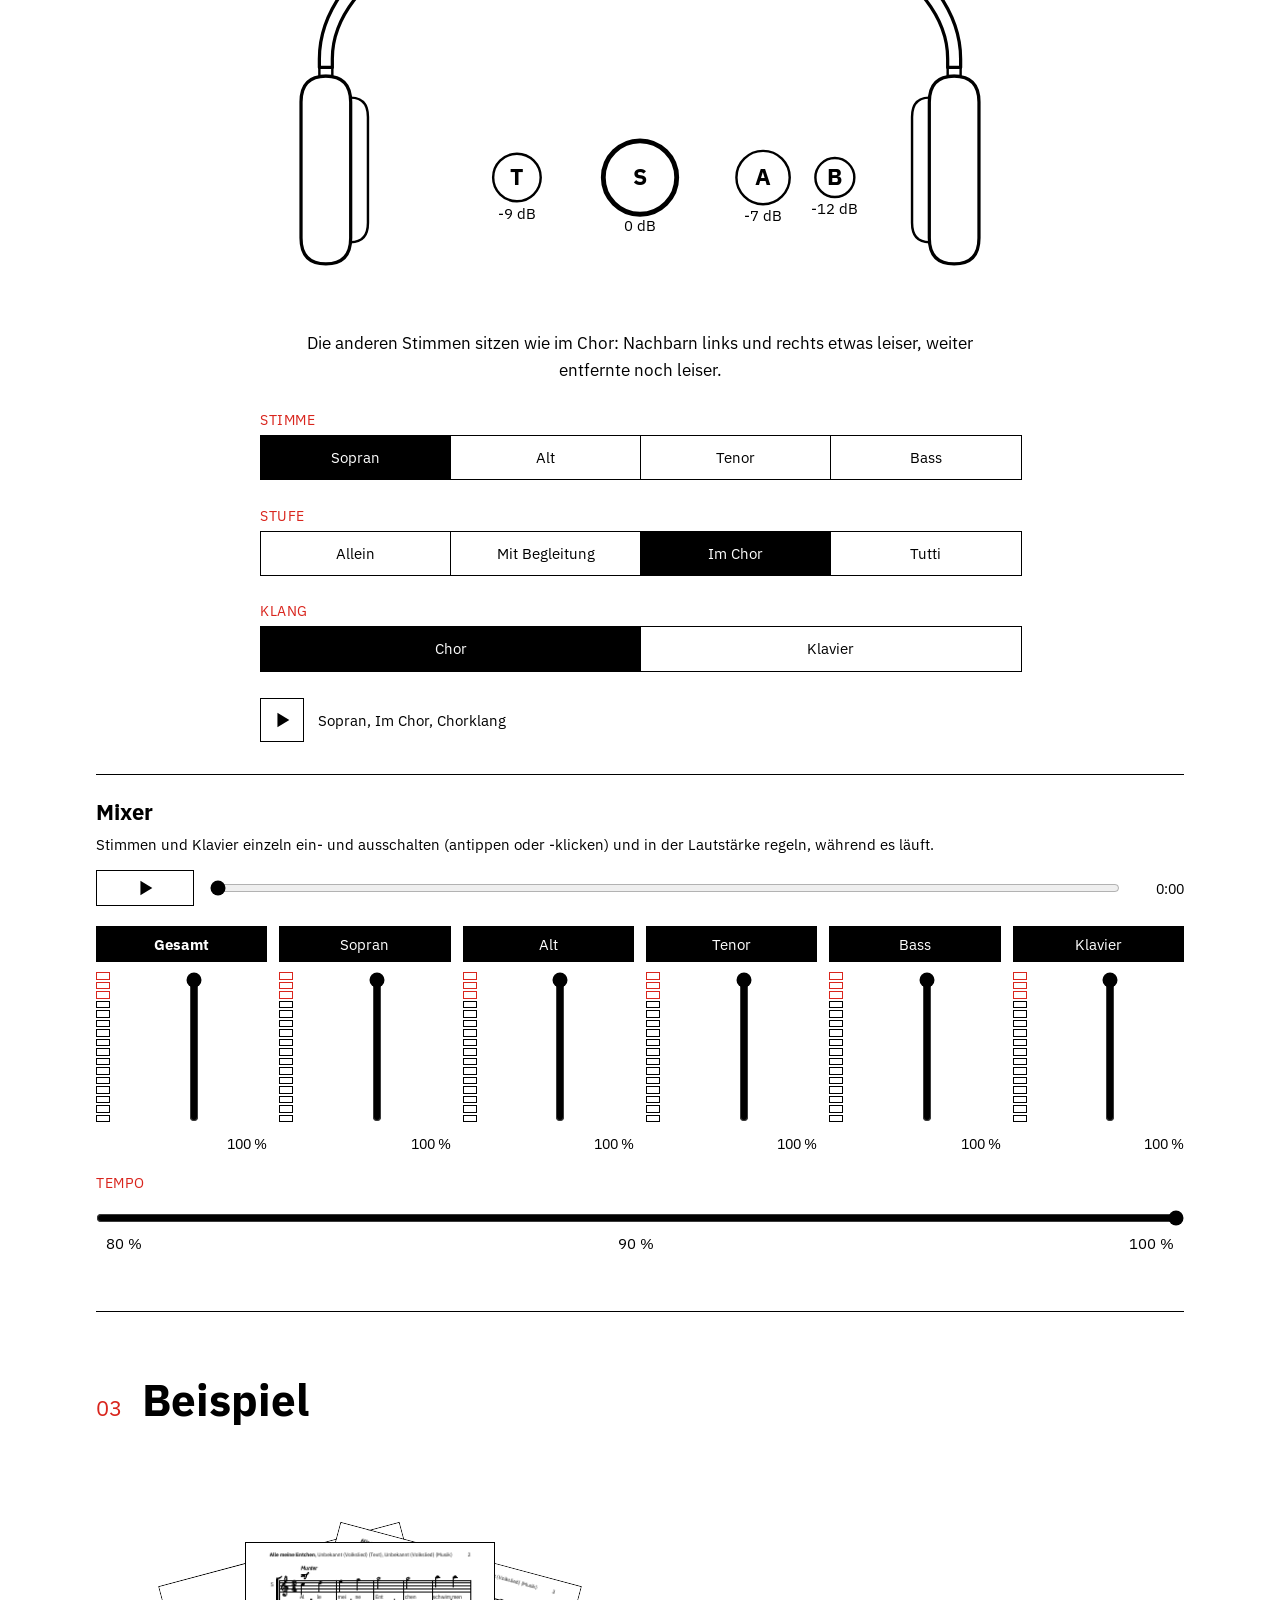
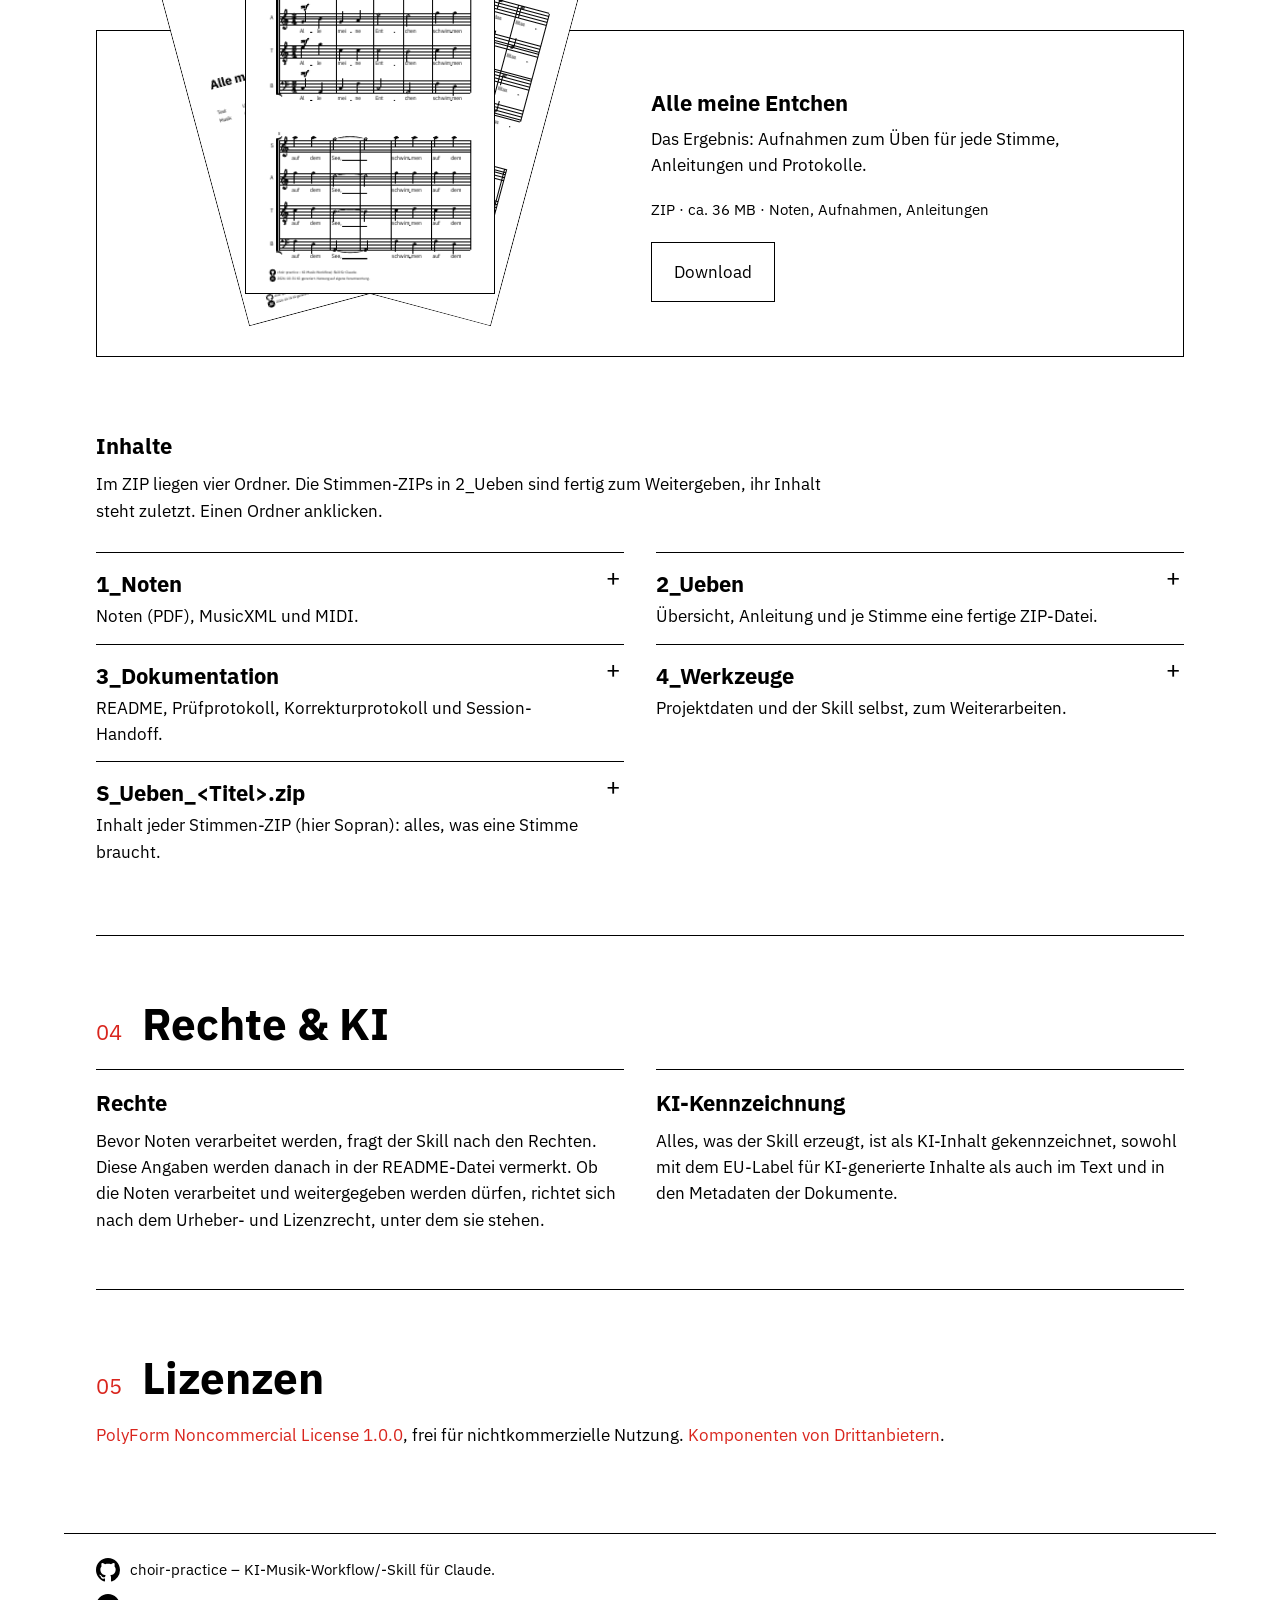
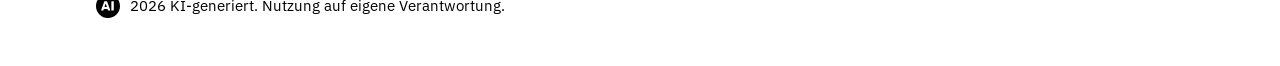
==== commit aa4c211c: "Add copy prompt for installing the skill to the landing page The hero now shows a short prompt with " ====
--- a/docs/de/index.html
+++ b/docs/de/index.html
@@ -34,7 +34,7 @@
 <link rel="preload" href="../img/header.png?v=75c1c652" as="image" type="image/png" media="(prefers-color-scheme: light)">
 <link rel="preload" href="../img/header-dark.png?v=e2381952" as="image" type="image/png" media="(prefers-color-scheme: dark)">
 <script>try{var t=localStorage.getItem("theme");if(t==="light"||t==="dark")document.documentElement.setAttribute("data-theme",t)}catch(e){}</script>
-<link rel="stylesheet" href="../css/site.css?v=a7744c7f">
+<link rel="stylesheet" href="../css/site.css?v=a80b63a8">
 <script type="application/ld+json">
 {
  "@context": "https://schema.org",
@@ -93,6 +93,7 @@
  <h1>Deine Chorstimme. Deine&nbsp;Noten.<br>Überall lesen, hören und&nbsp;singen.</h1>
  <p class="lead">Dokumentation eines agentischen KI-Musik-Workflows und -Skills entwickelt für und mit Claude Code als privates Code-Experiment. Es ist nur ein „Proof of Concept“. Aus Chornoten entsteht ein „KI-⁠geprüftes“ ZIP, in dem sich für jede Stimme 10 Aufnahmen zum Üben&nbsp;befinden.</p>
  <p class="cta"><a href="#beispiel">Beispiel&nbsp;ansehen</a></p>
+ <div class="prwrap"><p class="prlabel">Oder direkt in Claude Code&nbsp;einfügen:</p><div class="prbox"><code id="pr">Installiere den Skill choir-practice aus https://github.com/vbth/choir-practice/releases/download/v1.0.0/choir-practice.skill. Führe danach das Setup-Skript mit --check aus und zeige mir, was fehlt. Frage mich, ob die getesteten oder die neuesten Paketversionen installiert werden sollen, bevor du etwas installierst.</code><button type="button" class="prcopy"aria-label="Prompt kopieren" title="Prompt kopieren" data-done="Kopiert"><svg viewBox="0 0 24 24" width="22" height="22" aria-hidden="true"><rect x="9" y="9" width="11" height="11" rx="1.5" fill="none" stroke="currentColor" stroke-width="1.8"/><path d="M5 15V5a1 1 0 0 1 1-1h10" fill="none" stroke="currentColor" stroke-width="1.8" stroke-linecap="round"/></svg></button></div></div>
  <dl class="facts"><div><dt>4</dt><dd>Stufen je&nbsp;Stimme</dd></div><div><dt>2</dt><dd>Klänge: Chor und&nbsp;Klavier</dd></div><div><dt>2</dt><dd>Fassungen: normal und&nbsp;langsam</dd></div><div><dt>42</dt><dd>Aufnahmen im&nbsp;Beispiel</dd></div></dl>
 </section>
 <section id="ablauf"><h2><span class="num">01</span>Ablauf</h2>
@@ -161,6 +162,6 @@
   </g></svg>
 </span><span>2026 KI-generiert. Nutzung auf eigene&nbsp;Verantwortung.</span></p></footer>
 <script>window.PAGE={"lang": "de", "seat": ["S", "A", "T", "B"], "mix": {"solo": {"S": [["S", 0.0, 0, "own"]], "A": [["A", 0.0, 0, "own"]], "T": [["T", 0.0, 0, "own"]], "B": [["B", 0.0, 0, "own"]]}, "accomp": {"S": [["S", 0.0, 0, "own"], ["S", -0.5, -12, "acc"], ["A", -0.17, -12, "acc"], ["T", 0.17, -12, "acc"], ["B", 0.5, -12, "acc"]], "A": [["A", 0.0, 0, "own"], ["S", -0.45, -4, "own"], ["S", -0.5, -12, "acc"], ["A", -0.17, -12, "acc"], ["T", 0.17, -12, "acc"], ["B", 0.5, -12, "acc"]], "T": [["T", 0.0, 0, "own"], ["S", -0.45, -4, "own"], ["S", -0.5, -12, "acc"], ["A", -0.17, -12, "acc"], ["T", 0.17, -12, "acc"], ["B", 0.5, -12, "acc"]], "B": [["B", 0.0, 0, "own"], ["S", -0.45, -4, "own"], ["S", -0.5, -12, "acc"], ["A", -0.17, -12, "acc"], ["T", 0.17, -12, "acc"], ["B", 0.5, -12, "acc"]]}, "choir": {"S": [["S", 0.0, 0, "own"], ["A", 0.6, -7, "own"], ["T", -0.6, -9, "own"], ["B", 0.95, -12, "own"]], "A": [["A", 0.0, 0, "own"], ["S", -0.6, -7, "own"], ["T", 0.6, -7, "own"], ["B", 0.95, -12, "own"]], "T": [["T", 0.0, 0, "own"], ["S", -0.95, -12, "own"], ["A", -0.6, -7, "own"], ["B", 0.6, -7, "own"]], "B": [["B", 0.0, 0, "own"], ["S", -0.95, -12, "own"], ["A", 0.6, -9, "own"], ["T", -0.6, -7, "own"]]}, "tutti": {"S": [["S", -0.5, -3, "own"], ["A", -0.17, -3, "own"], ["T", 0.17, -3, "own"], ["B", 0.5, -3, "own"]], "A": [["S", -0.5, -3, "own"], ["A", -0.17, -3, "own"], ["T", 0.17, -3, "own"], ["B", 0.5, -3, "own"]], "T": [["S", -0.5, -3, "own"], ["A", -0.17, -3, "own"], ["T", 0.17, -3, "own"], ["B", 0.5, -3, "own"]], "B": [["S", -0.5, -3, "own"], ["A", -0.17, -3, "own"], ["T", 0.17, -3, "own"], ["B", 0.5, -3, "own"]]}}, "voices": {"S": "Sopran", "A": "Alt", "T": "Tenor", "B": "Bass"}, "stages": {"solo": "Allein", "accomp": "Mit Begleitung", "choir": "Im Chor", "tutti": "Tutti"}, "stage_txt": {"solo": "Nur die gewählte Stimme, in der Mitte.", "accomp": "Die gewählte Stimme, die Melodie leiser, dazu die Klavierbegleitung aller Stimmen.", "choir": "Die anderen Stimmen sitzen wie im Chor: Nachbarn links und rechts etwas leiser, weiter entfernte noch leiser.", "tutti": "Alle Stimmen gleich laut."}, "steps": [["Aufruf", "you", "Skill in Claude starten, noch ohne Noten.", ""], ["Stopp A", "both", "Angaben über die Rechte.", "Alles bereit?"], ["Noten anhängen", "you", "Als PDF oder Foto.", ""], ["Sichtung", "claude", "Claude liest die Seiten und prüft die Qualität.", "Alles verstanden?"], ["Stopp B", "you", "Titel, Stimmen und Tempo bestätigen.", ""], ["Notenerfassung", "claude", "Claude überträgt die Noten.", "Alle Takte und Stimmen erfasst?"], ["Korrekturlesen", "claude", "Claude vergleicht das Ergebnis zweimal mit der Vorlage: erst Töne, dann Text.", "Töne und Text wie in der Vorlage? Sonst zurück zu Schritt 6."], ["Endgültiger Notensatz", "claude", "Claude setzt die Noten sauber, mit Titelblatt.", "Gut lesbar?"], ["Audio", "claude", "Claude erzeugt für jede Stimme die Audio-Dateien zum Üben.", "Passt jede Stimme zu den Noten?"], ["Paket", "claude", "Claude schreibt die Anleitungen und packt alles zusammen.", "Alle Inhalte vorhanden?"], ["Abschluss", "both", "Claude macht Verbesserungsvorschläge. Die Entscheidung über die Umsetzung liegt beim Nutzer.", ""], ["Herunterladen", "you", "ZIP herunterladen und die Audiodateien der einzelnen Stimmen an den Chor weitergeben.", ""]], "who": {"you": "Nutzer", "claude": "Claude", "both": "Claude + Nutzer"}, "own": "Gesang", "acc": "Klavier", "gate": "Prüfung am Ende", "sound_names": {"choir": "Chorklang", "piano": "Klavierklang"}, "slow_name": "langsam", "slow": 0.75, "theme_to_dark": "Zum dunklen Modus wechseln", "theme_to_light": "Zum hellen Modus wechseln"};</script>
-<script src="../js/site.js?v=a7744c7f"></script>
+<script src="../js/site.js?v=a80b63a8"></script>
 </body>
 </html>
--- a/docs/css/site.css
+++ b/docs/css/site.css
@@ -35,6 +35,11 @@
 .input{margin:0 0 24px;color:var(--mute)}
 .intro{max-width:44em;margin:0 0 28px}.intro.wide{max-width:none}
 .cta{display:flex;flex-wrap:wrap;gap:12px 28px;margin:0 0 36px}
+.prwrap{margin:0 0 36px;max-width:44em}.prlabel{margin:0 0 8px;color:var(--mute);font-size:var(--fs-s)}
+.prbox{display:flex;align-items:flex-start;gap:12px;border:1.5px solid var(--line);padding:14px 16px}
+.prbox code{flex:1 1 auto;min-width:0;font-family:inherit;font-size:var(--fs-s);line-height:1.5;overflow-wrap:anywhere}
+.prcopy{flex:0 0 44px;width:44px;height:44px;border:1.5px solid var(--line);background:var(--bg);color:var(--fg);padding:0;display:grid;place-items:center;cursor:pointer}
+.prcopy:focus-visible{outline:2px solid var(--link);outline-offset:2px}
 .facts{display:grid;grid-template-columns:repeat(4,1fr);gap:0;margin:0;border-top:1.5px solid var(--line)}
 .facts div{padding:22px 12px 0 0}.facts dt{font-size:clamp(28px,4vw,44px);font-weight:700;line-height:1}.facts dd{margin:6px 0 0;color:var(--mute);font-size:var(--fs-s)}
 .aitag{display:flex;align-items:center;gap:10px;margin:0}
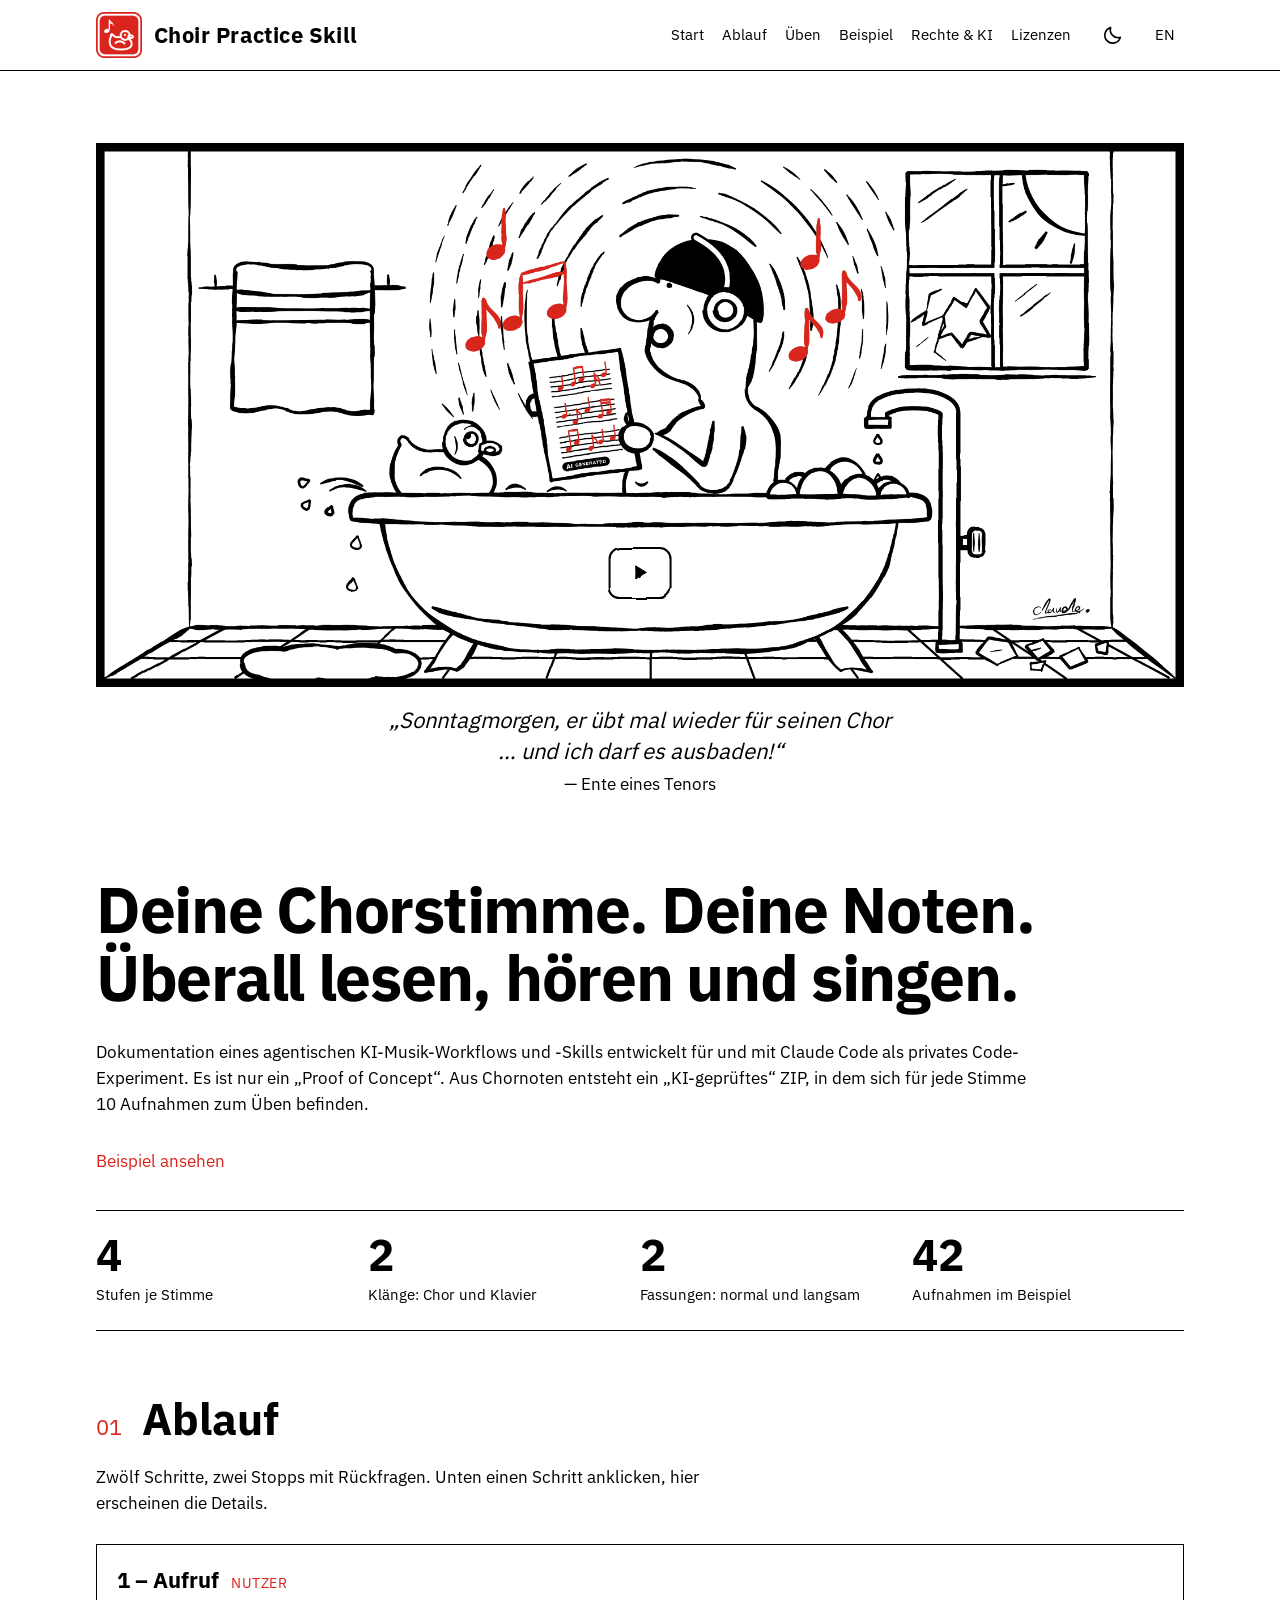
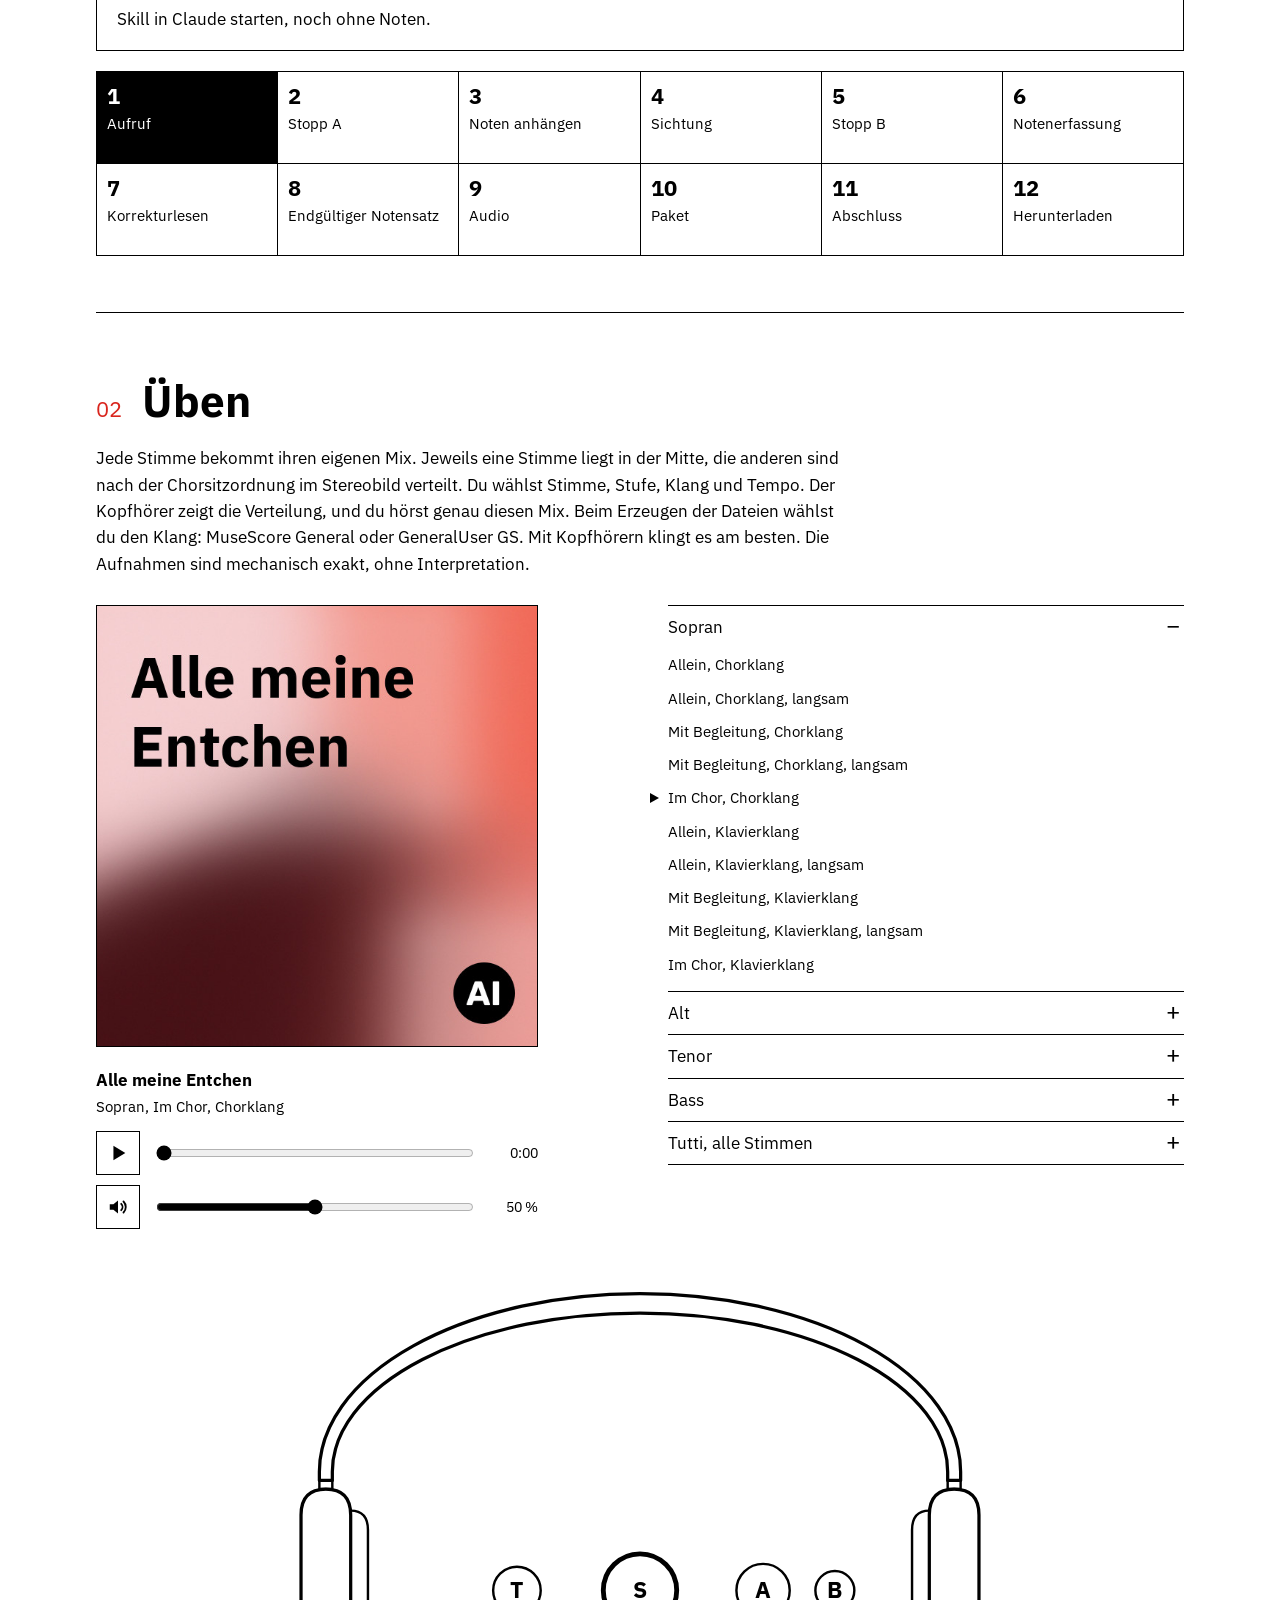
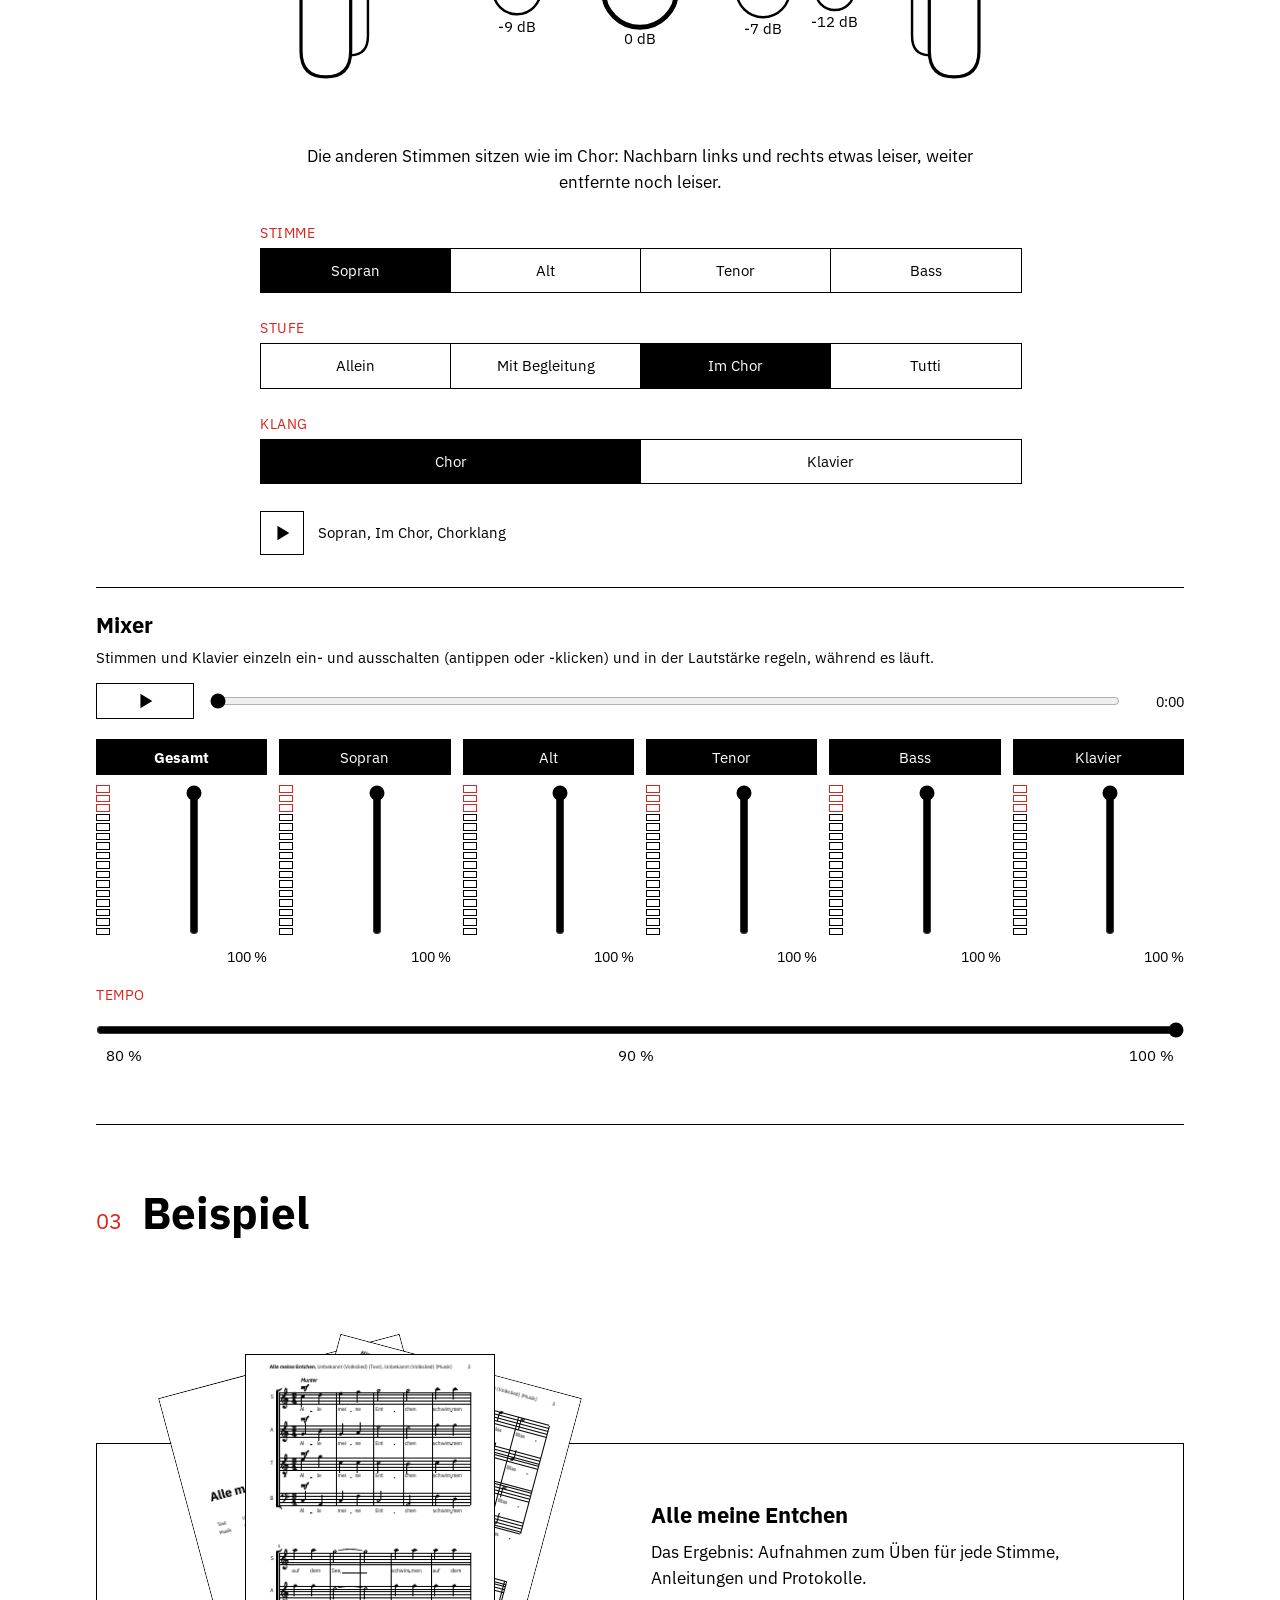
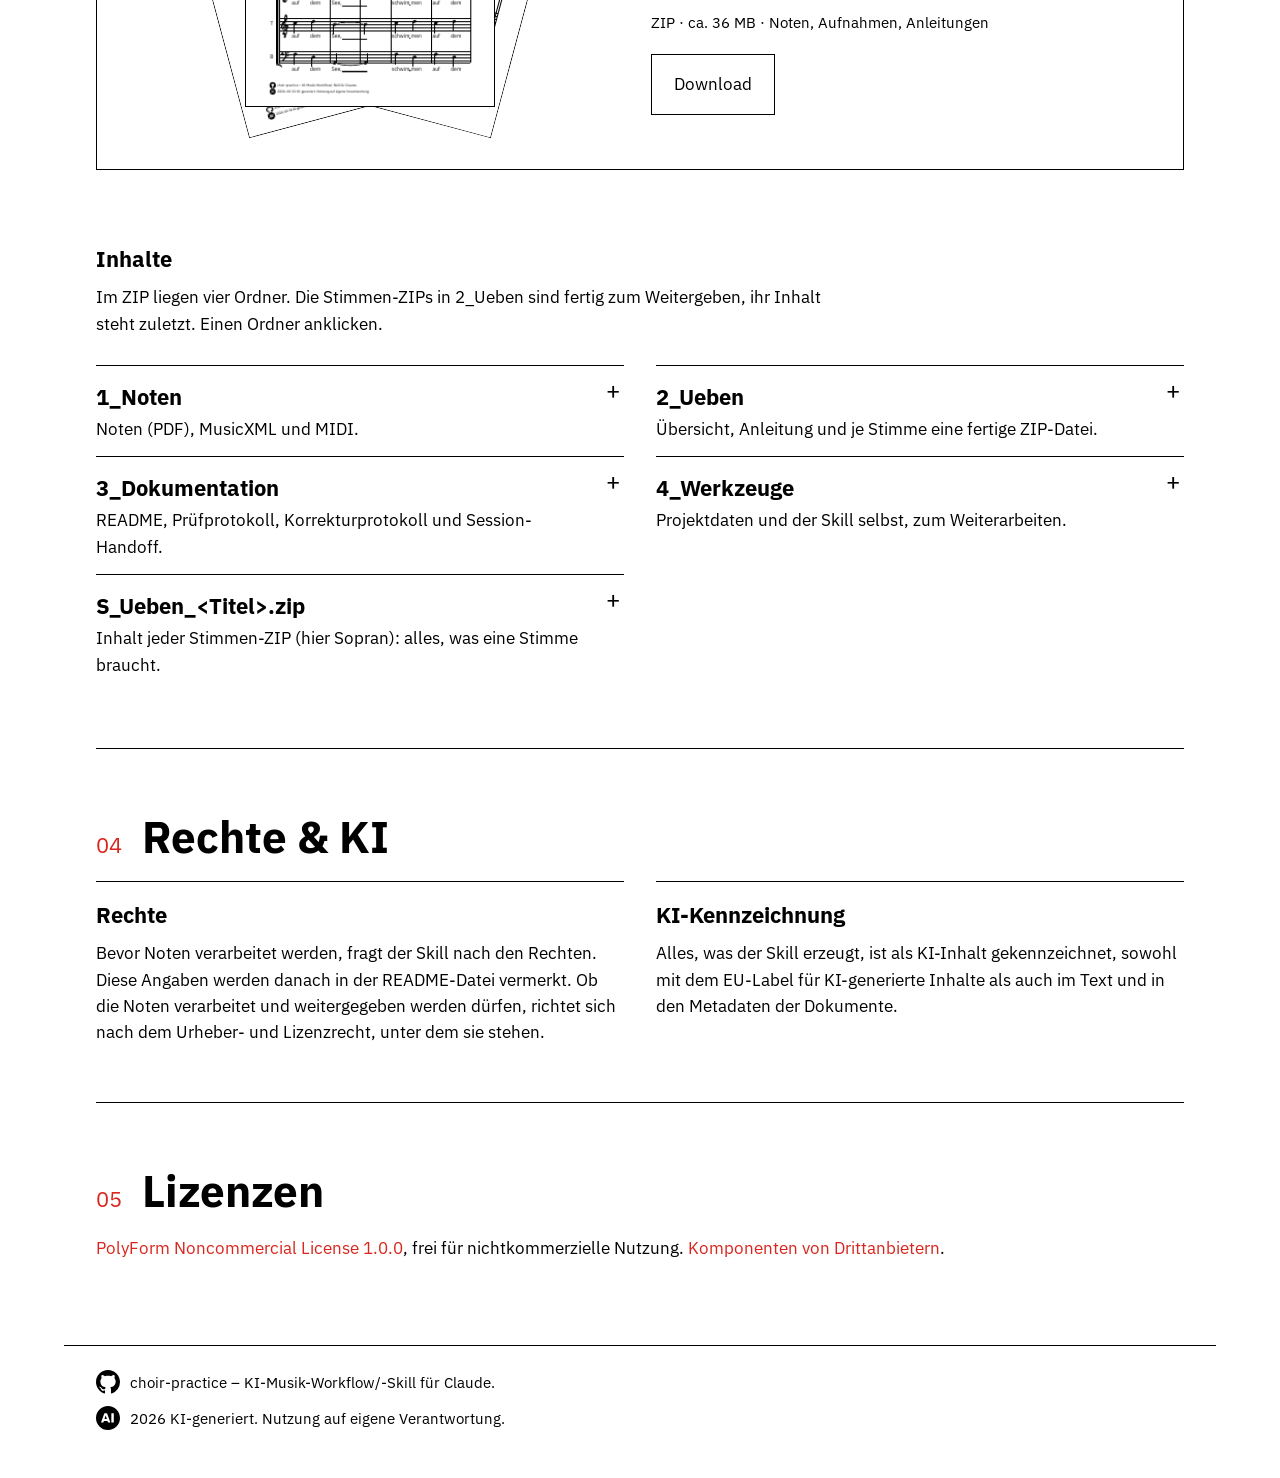
==== commit 57c1002b: "Revert "Add copy prompt for installing the skill to the landing page (#47)" This reverts commit 1e73" ====
--- a/docs/de/index.html
+++ b/docs/de/index.html
@@ -34,7 +34,7 @@
 <link rel="preload" href="../img/header.png?v=75c1c652" as="image" type="image/png" media="(prefers-color-scheme: light)">
 <link rel="preload" href="../img/header-dark.png?v=e2381952" as="image" type="image/png" media="(prefers-color-scheme: dark)">
 <script>try{var t=localStorage.getItem("theme");if(t==="light"||t==="dark")document.documentElement.setAttribute("data-theme",t)}catch(e){}</script>
-<link rel="stylesheet" href="../css/site.css?v=a80b63a8">
+<link rel="stylesheet" href="../css/site.css?v=a7744c7f">
 <script type="application/ld+json">
 {
  "@context": "https://schema.org",
@@ -93,7 +93,6 @@
  <h1>Deine Chorstimme. Deine&nbsp;Noten.<br>Überall lesen, hören und&nbsp;singen.</h1>
  <p class="lead">Dokumentation eines agentischen KI-Musik-Workflows und -Skills entwickelt für und mit Claude Code als privates Code-Experiment. Es ist nur ein „Proof of Concept“. Aus Chornoten entsteht ein „KI-⁠geprüftes“ ZIP, in dem sich für jede Stimme 10 Aufnahmen zum Üben&nbsp;befinden.</p>
  <p class="cta"><a href="#beispiel">Beispiel&nbsp;ansehen</a></p>
- <div class="prwrap"><p class="prlabel">Oder direkt in Claude Code&nbsp;einfügen:</p><div class="prbox"><code id="pr">Installiere den Skill choir-practice aus https://github.com/vbth/choir-practice/releases/download/v1.0.0/choir-practice.skill. Führe danach das Setup-Skript mit --check aus und zeige mir, was fehlt. Frage mich, ob die getesteten oder die neuesten Paketversionen installiert werden sollen, bevor du etwas installierst.</code><button type="button" class="prcopy"aria-label="Prompt kopieren" title="Prompt kopieren" data-done="Kopiert"><svg viewBox="0 0 24 24" width="22" height="22" aria-hidden="true"><rect x="9" y="9" width="11" height="11" rx="1.5" fill="none" stroke="currentColor" stroke-width="1.8"/><path d="M5 15V5a1 1 0 0 1 1-1h10" fill="none" stroke="currentColor" stroke-width="1.8" stroke-linecap="round"/></svg></button></div></div>
  <dl class="facts"><div><dt>4</dt><dd>Stufen je&nbsp;Stimme</dd></div><div><dt>2</dt><dd>Klänge: Chor und&nbsp;Klavier</dd></div><div><dt>2</dt><dd>Fassungen: normal und&nbsp;langsam</dd></div><div><dt>42</dt><dd>Aufnahmen im&nbsp;Beispiel</dd></div></dl>
 </section>
 <section id="ablauf"><h2><span class="num">01</span>Ablauf</h2>
@@ -162,6 +161,6 @@
   </g></svg>
 </span><span>2026 KI-generiert. Nutzung auf eigene&nbsp;Verantwortung.</span></p></footer>
 <script>window.PAGE={"lang": "de", "seat": ["S", "A", "T", "B"], "mix": {"solo": {"S": [["S", 0.0, 0, "own"]], "A": [["A", 0.0, 0, "own"]], "T": [["T", 0.0, 0, "own"]], "B": [["B", 0.0, 0, "own"]]}, "accomp": {"S": [["S", 0.0, 0, "own"], ["S", -0.5, -12, "acc"], ["A", -0.17, -12, "acc"], ["T", 0.17, -12, "acc"], ["B", 0.5, -12, "acc"]], "A": [["A", 0.0, 0, "own"], ["S", -0.45, -4, "own"], ["S", -0.5, -12, "acc"], ["A", -0.17, -12, "acc"], ["T", 0.17, -12, "acc"], ["B", 0.5, -12, "acc"]], "T": [["T", 0.0, 0, "own"], ["S", -0.45, -4, "own"], ["S", -0.5, -12, "acc"], ["A", -0.17, -12, "acc"], ["T", 0.17, -12, "acc"], ["B", 0.5, -12, "acc"]], "B": [["B", 0.0, 0, "own"], ["S", -0.45, -4, "own"], ["S", -0.5, -12, "acc"], ["A", -0.17, -12, "acc"], ["T", 0.17, -12, "acc"], ["B", 0.5, -12, "acc"]]}, "choir": {"S": [["S", 0.0, 0, "own"], ["A", 0.6, -7, "own"], ["T", -0.6, -9, "own"], ["B", 0.95, -12, "own"]], "A": [["A", 0.0, 0, "own"], ["S", -0.6, -7, "own"], ["T", 0.6, -7, "own"], ["B", 0.95, -12, "own"]], "T": [["T", 0.0, 0, "own"], ["S", -0.95, -12, "own"], ["A", -0.6, -7, "own"], ["B", 0.6, -7, "own"]], "B": [["B", 0.0, 0, "own"], ["S", -0.95, -12, "own"], ["A", 0.6, -9, "own"], ["T", -0.6, -7, "own"]]}, "tutti": {"S": [["S", -0.5, -3, "own"], ["A", -0.17, -3, "own"], ["T", 0.17, -3, "own"], ["B", 0.5, -3, "own"]], "A": [["S", -0.5, -3, "own"], ["A", -0.17, -3, "own"], ["T", 0.17, -3, "own"], ["B", 0.5, -3, "own"]], "T": [["S", -0.5, -3, "own"], ["A", -0.17, -3, "own"], ["T", 0.17, -3, "own"], ["B", 0.5, -3, "own"]], "B": [["S", -0.5, -3, "own"], ["A", -0.17, -3, "own"], ["T", 0.17, -3, "own"], ["B", 0.5, -3, "own"]]}}, "voices": {"S": "Sopran", "A": "Alt", "T": "Tenor", "B": "Bass"}, "stages": {"solo": "Allein", "accomp": "Mit Begleitung", "choir": "Im Chor", "tutti": "Tutti"}, "stage_txt": {"solo": "Nur die gewählte Stimme, in der Mitte.", "accomp": "Die gewählte Stimme, die Melodie leiser, dazu die Klavierbegleitung aller Stimmen.", "choir": "Die anderen Stimmen sitzen wie im Chor: Nachbarn links und rechts etwas leiser, weiter entfernte noch leiser.", "tutti": "Alle Stimmen gleich laut."}, "steps": [["Aufruf", "you", "Skill in Claude starten, noch ohne Noten.", ""], ["Stopp A", "both", "Angaben über die Rechte.", "Alles bereit?"], ["Noten anhängen", "you", "Als PDF oder Foto.", ""], ["Sichtung", "claude", "Claude liest die Seiten und prüft die Qualität.", "Alles verstanden?"], ["Stopp B", "you", "Titel, Stimmen und Tempo bestätigen.", ""], ["Notenerfassung", "claude", "Claude überträgt die Noten.", "Alle Takte und Stimmen erfasst?"], ["Korrekturlesen", "claude", "Claude vergleicht das Ergebnis zweimal mit der Vorlage: erst Töne, dann Text.", "Töne und Text wie in der Vorlage? Sonst zurück zu Schritt 6."], ["Endgültiger Notensatz", "claude", "Claude setzt die Noten sauber, mit Titelblatt.", "Gut lesbar?"], ["Audio", "claude", "Claude erzeugt für jede Stimme die Audio-Dateien zum Üben.", "Passt jede Stimme zu den Noten?"], ["Paket", "claude", "Claude schreibt die Anleitungen und packt alles zusammen.", "Alle Inhalte vorhanden?"], ["Abschluss", "both", "Claude macht Verbesserungsvorschläge. Die Entscheidung über die Umsetzung liegt beim Nutzer.", ""], ["Herunterladen", "you", "ZIP herunterladen und die Audiodateien der einzelnen Stimmen an den Chor weitergeben.", ""]], "who": {"you": "Nutzer", "claude": "Claude", "both": "Claude + Nutzer"}, "own": "Gesang", "acc": "Klavier", "gate": "Prüfung am Ende", "sound_names": {"choir": "Chorklang", "piano": "Klavierklang"}, "slow_name": "langsam", "slow": 0.75, "theme_to_dark": "Zum dunklen Modus wechseln", "theme_to_light": "Zum hellen Modus wechseln"};</script>
-<script src="../js/site.js?v=a80b63a8"></script>
+<script src="../js/site.js?v=a7744c7f"></script>
 </body>
 </html>
--- a/docs/css/site.css
+++ b/docs/css/site.css
@@ -35,11 +35,6 @@
 .input{margin:0 0 24px;color:var(--mute)}
 .intro{max-width:44em;margin:0 0 28px}.intro.wide{max-width:none}
 .cta{display:flex;flex-wrap:wrap;gap:12px 28px;margin:0 0 36px}
-.prwrap{margin:0 0 36px;max-width:44em}.prlabel{margin:0 0 8px;color:var(--mute);font-size:var(--fs-s)}
-.prbox{display:flex;align-items:flex-start;gap:12px;border:1.5px solid var(--line);padding:14px 16px}
-.prbox code{flex:1 1 auto;min-width:0;font-family:inherit;font-size:var(--fs-s);line-height:1.5;overflow-wrap:anywhere}
-.prcopy{flex:0 0 44px;width:44px;height:44px;border:1.5px solid var(--line);background:var(--bg);color:var(--fg);padding:0;display:grid;place-items:center;cursor:pointer}
-.prcopy:focus-visible{outline:2px solid var(--link);outline-offset:2px}
 .facts{display:grid;grid-template-columns:repeat(4,1fr);gap:0;margin:0;border-top:1.5px solid var(--line)}
 .facts div{padding:22px 12px 0 0}.facts dt{font-size:clamp(28px,4vw,44px);font-weight:700;line-height:1}.facts dd{margin:6px 0 0;color:var(--mute);font-size:var(--fs-s)}
 .aitag{display:flex;align-items:center;gap:10px;margin:0}
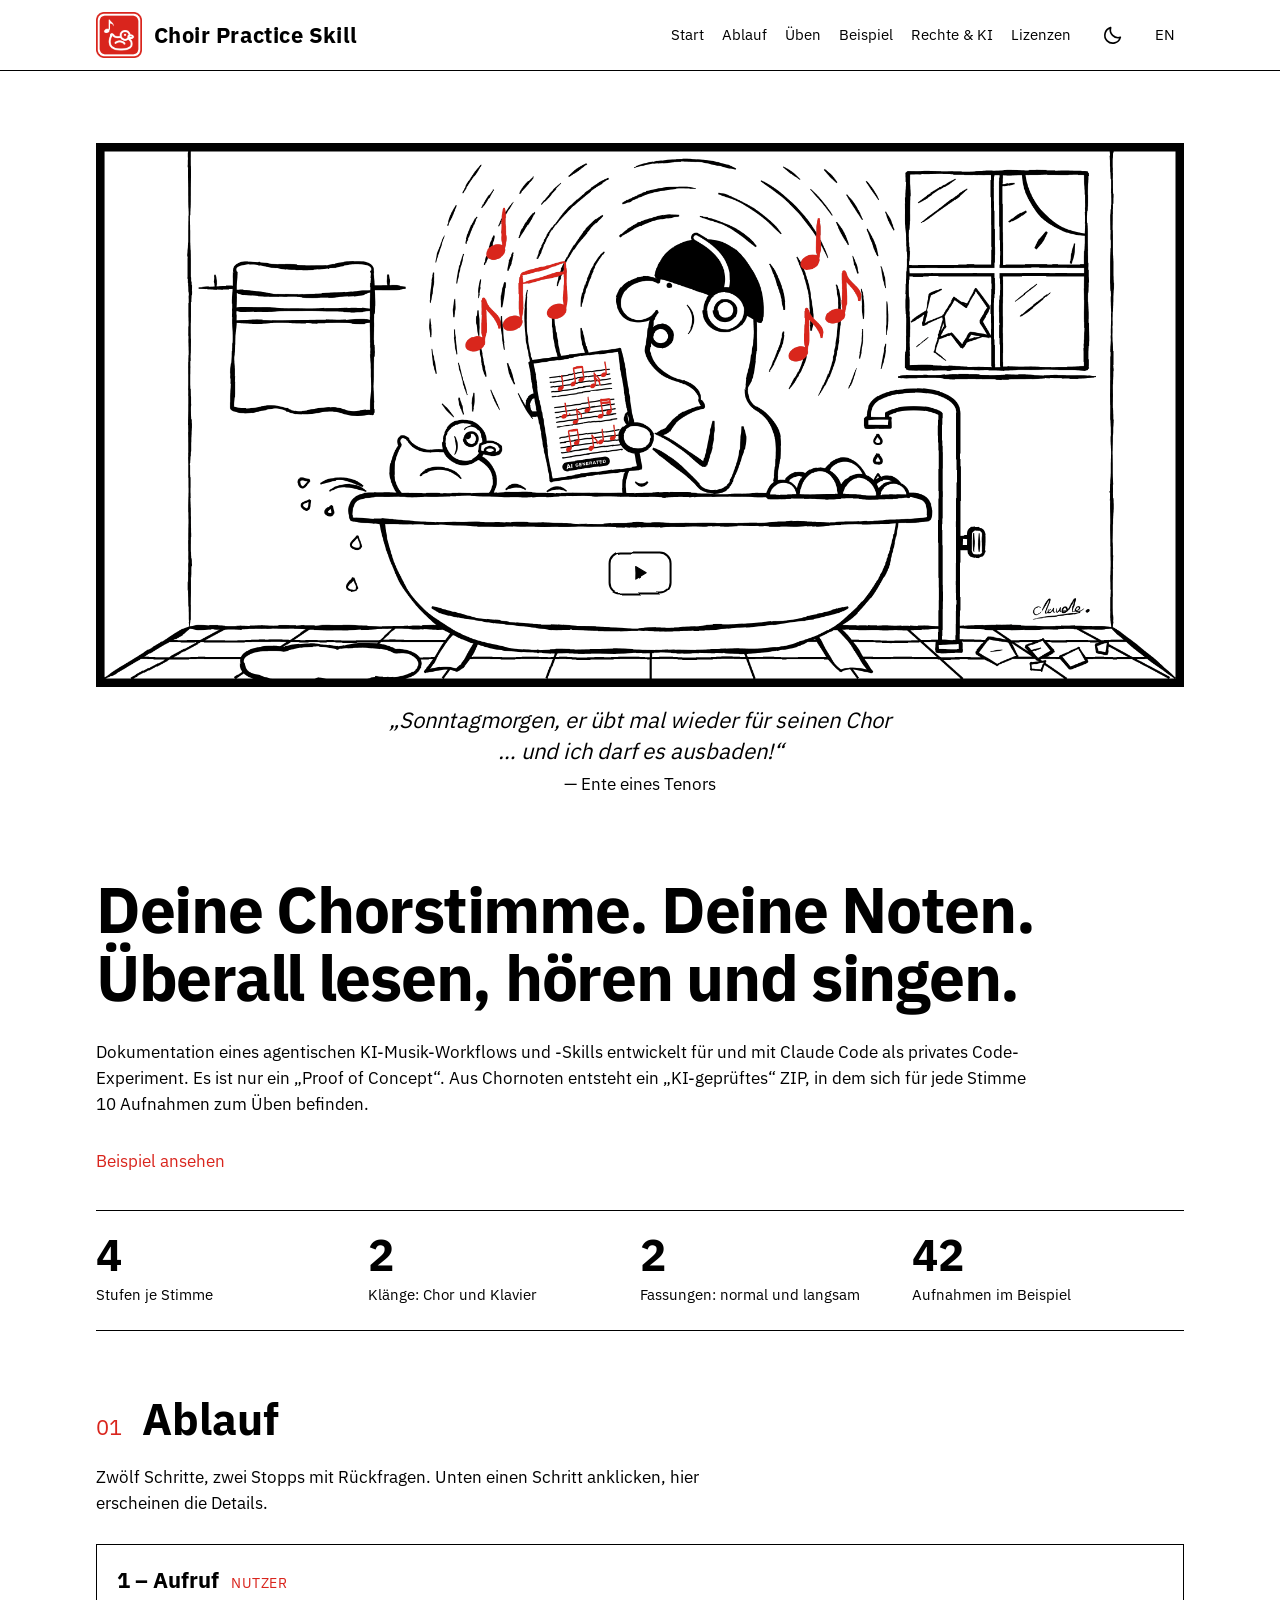
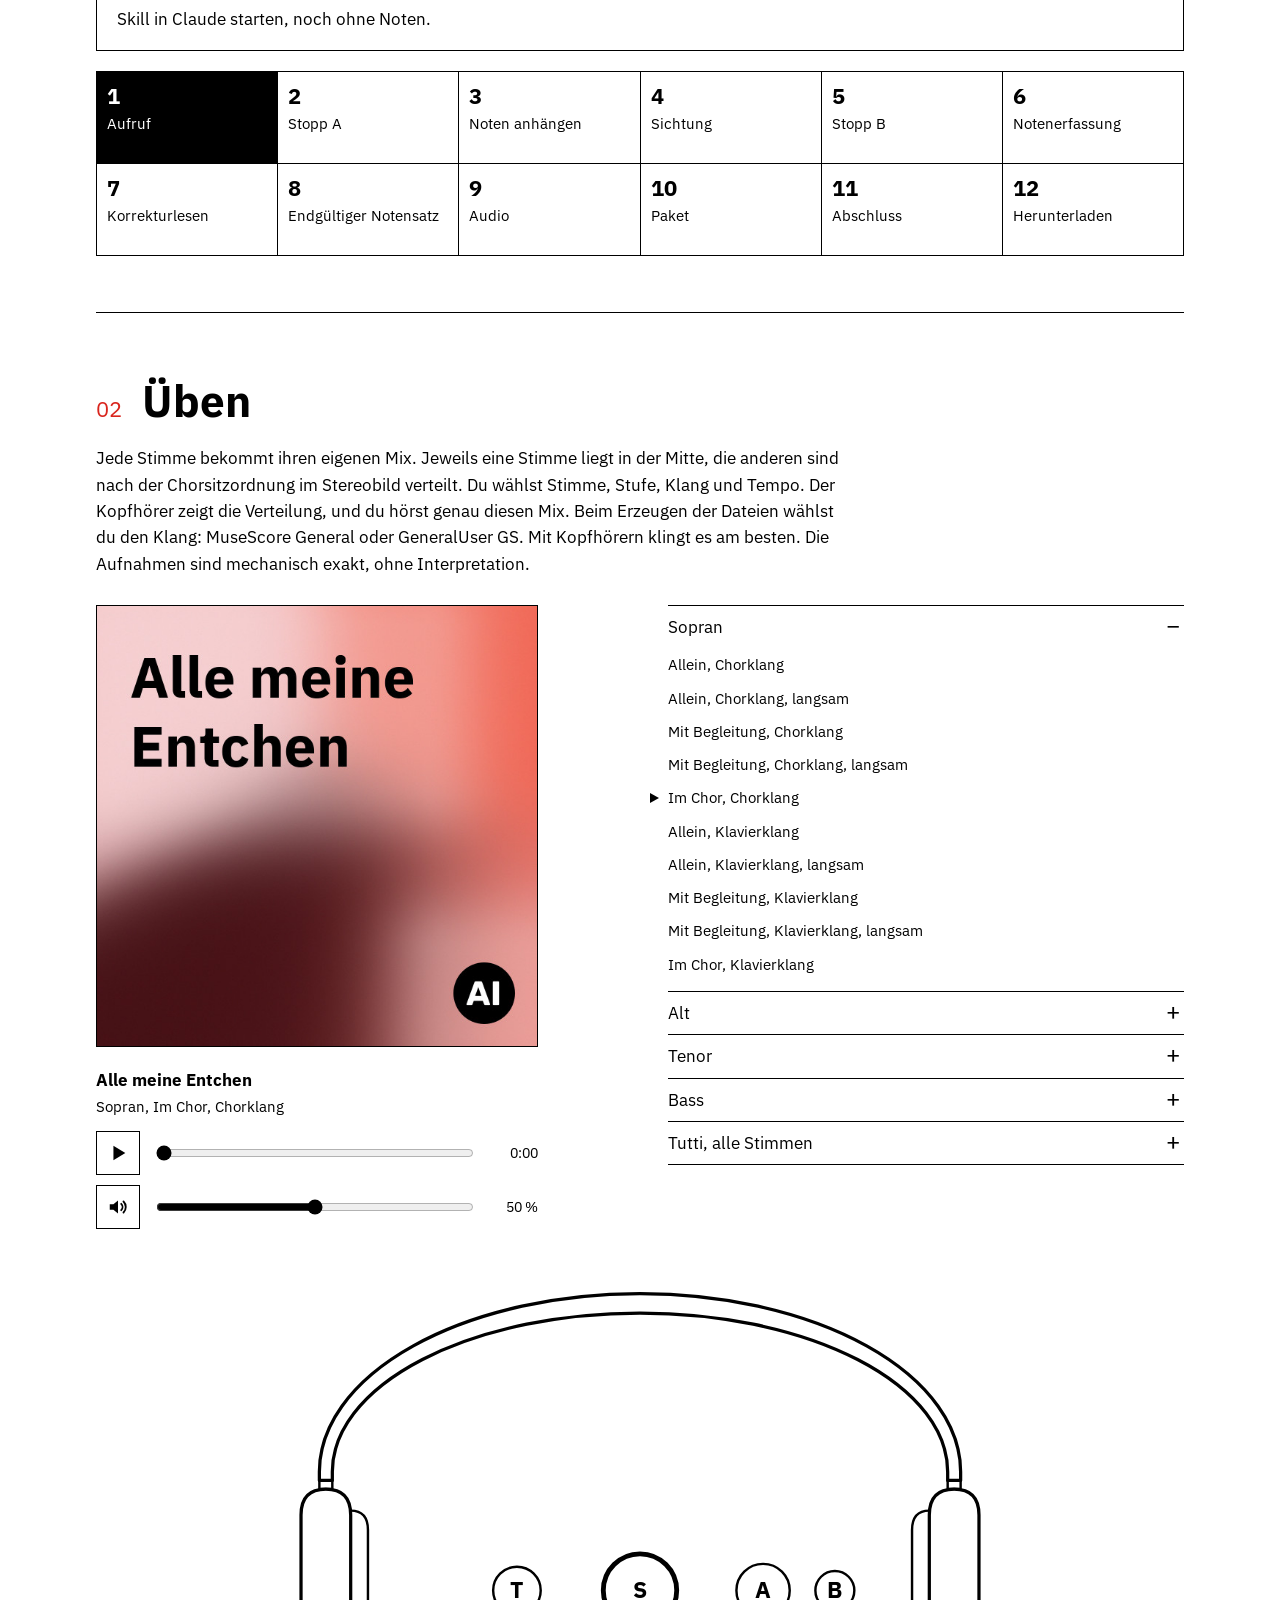
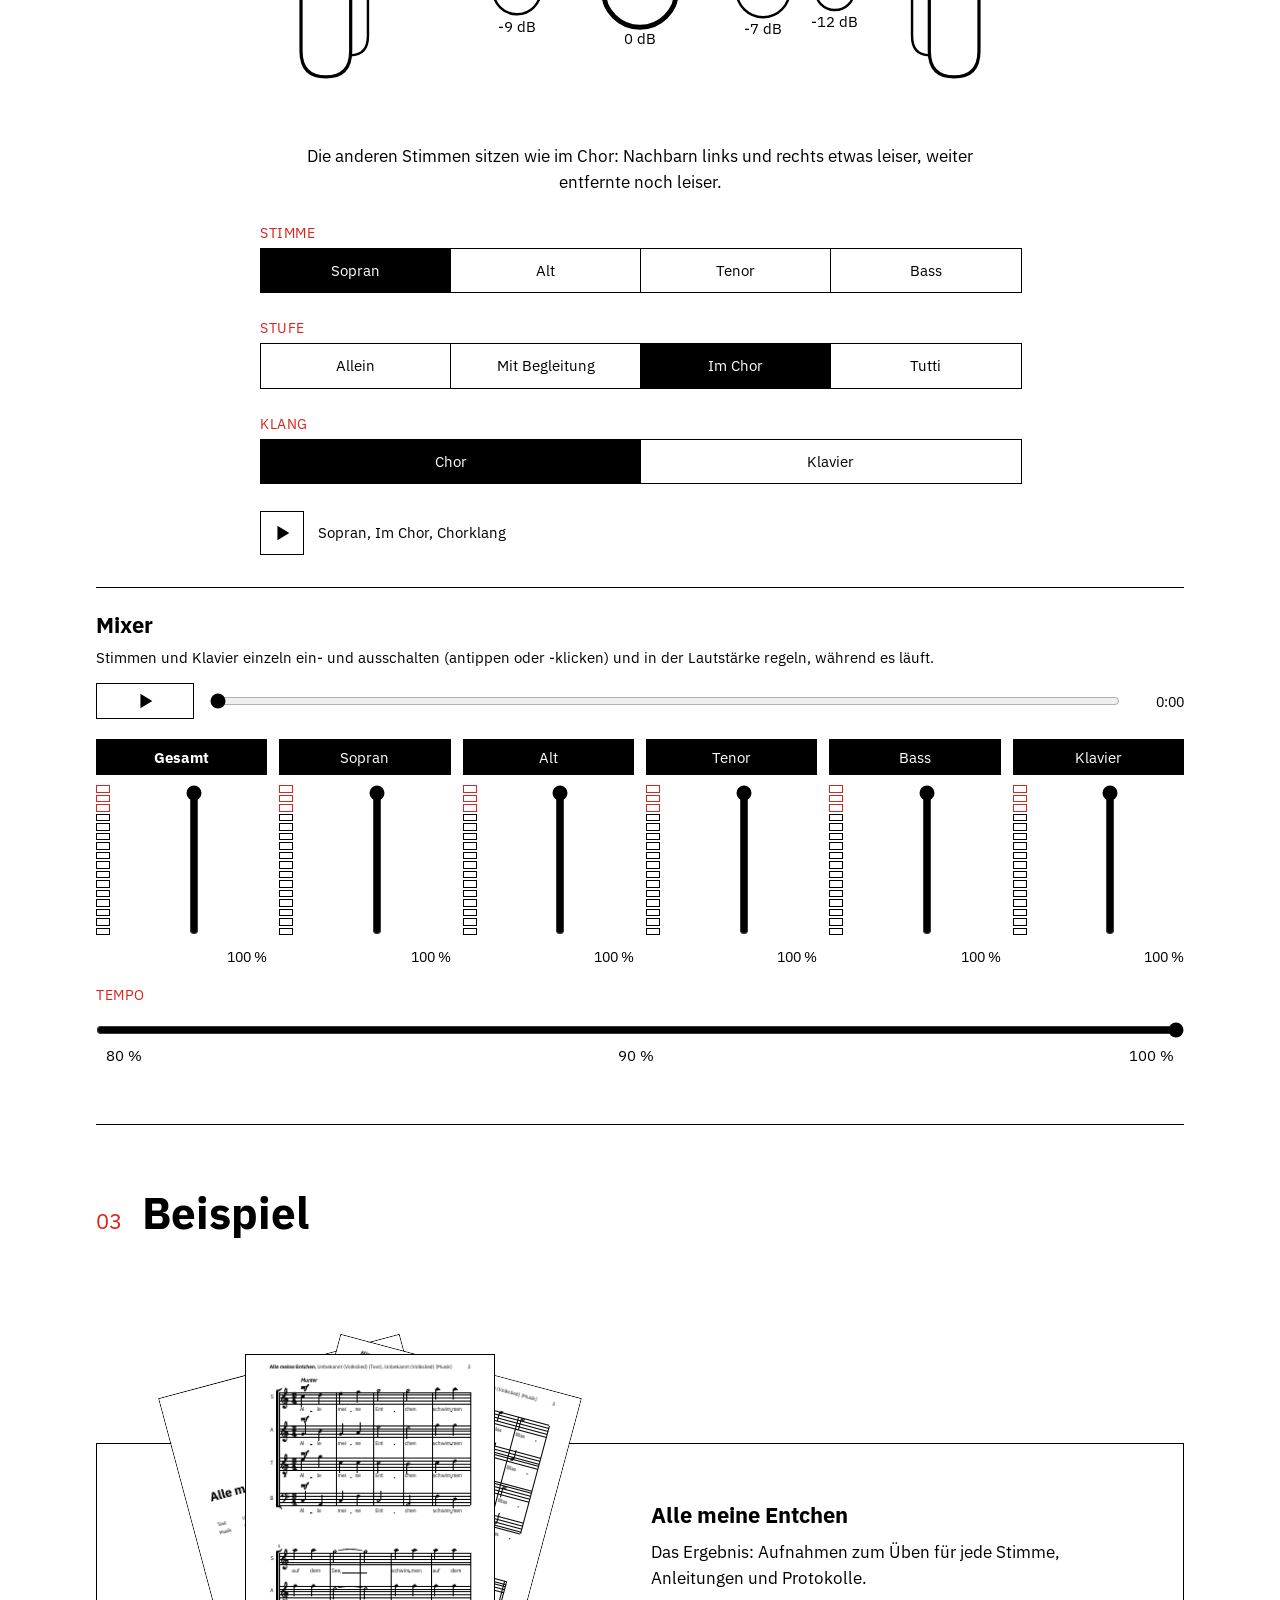
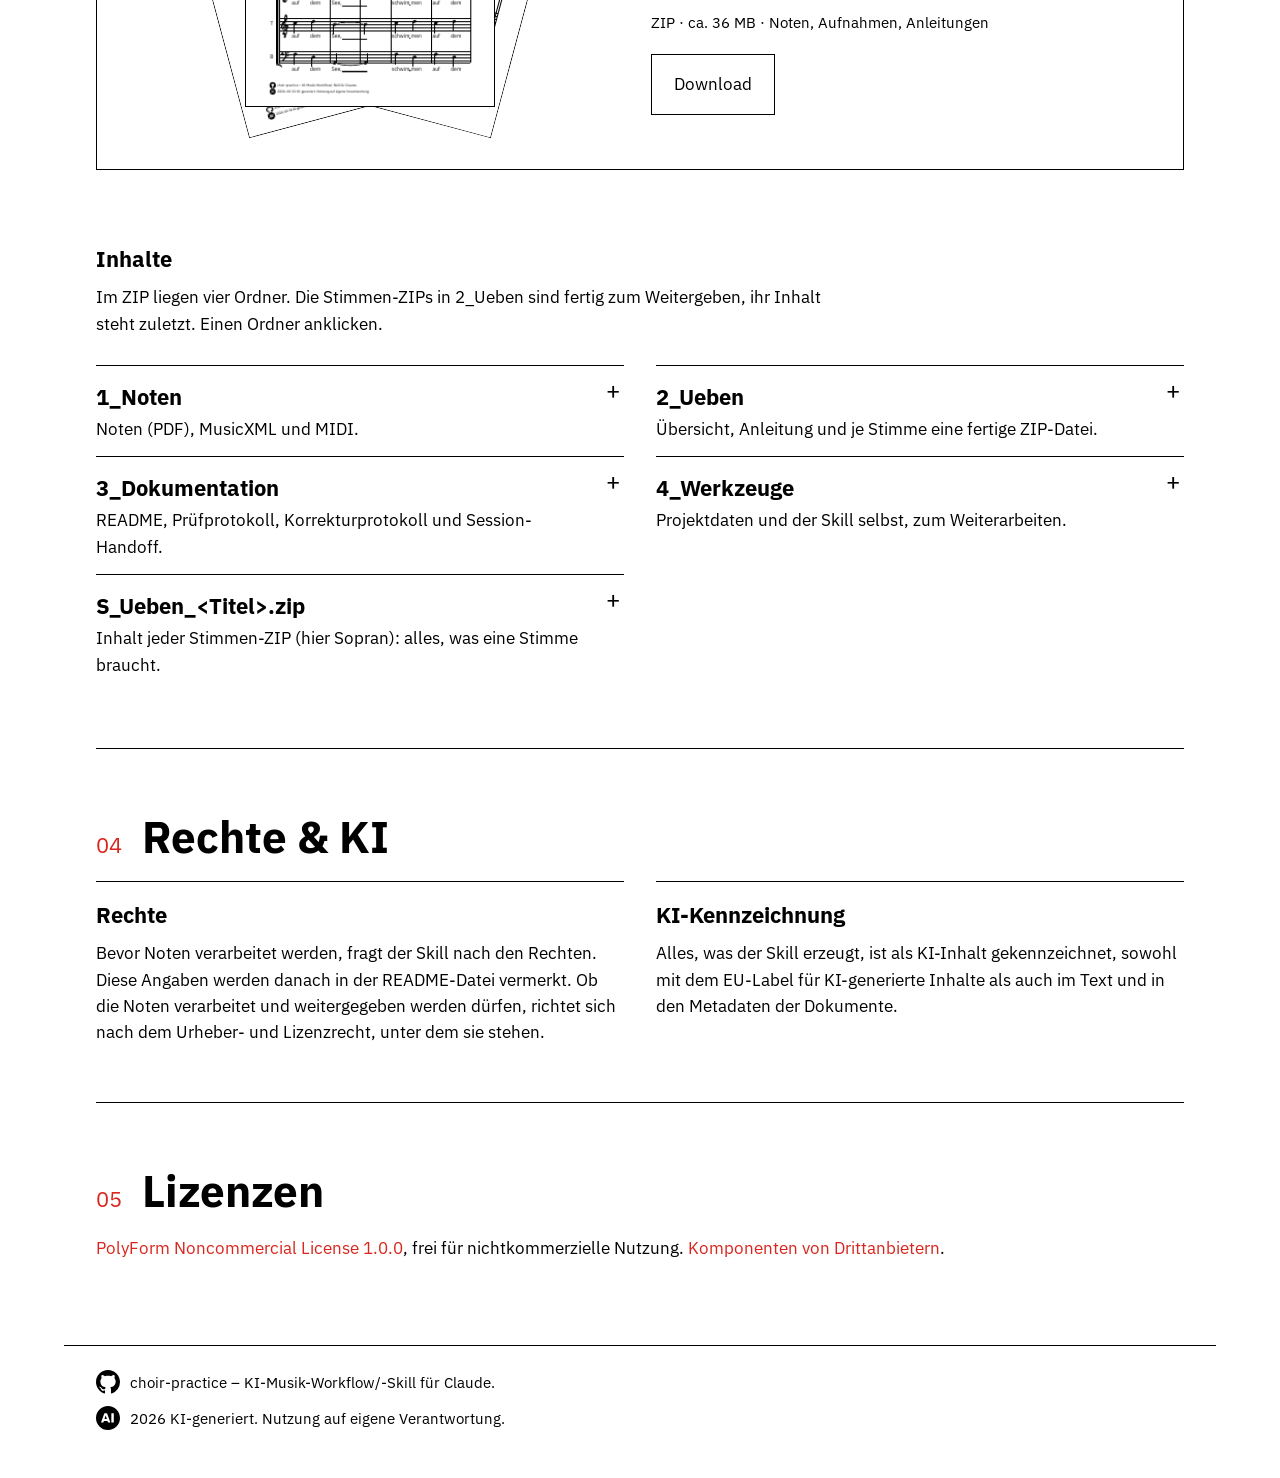
==== commit 3723cbfa: "Make the banner control frame less tall Reduce the vertical padding of the control overlay from 20% " ====
--- a/docs/de/index.html
+++ b/docs/de/index.html
@@ -34,7 +34,7 @@
 <link rel="preload" href="../img/header.png?v=75c1c652" as="image" type="image/png" media="(prefers-color-scheme: light)">
 <link rel="preload" href="../img/header-dark.png?v=e2381952" as="image" type="image/png" media="(prefers-color-scheme: dark)">
 <script>try{var t=localStorage.getItem("theme");if(t==="light"||t==="dark")document.documentElement.setAttribute("data-theme",t)}catch(e){}</script>
-<link rel="stylesheet" href="../css/site.css?v=a7744c7f">
+<link rel="stylesheet" href="../css/site.css?v=6c4d3f2c">
 <script type="application/ld+json">
 {
  "@context": "https://schema.org",
@@ -161,6 +161,6 @@
   </g></svg>
 </span><span>2026 KI-generiert. Nutzung auf eigene&nbsp;Verantwortung.</span></p></footer>
 <script>window.PAGE={"lang": "de", "seat": ["S", "A", "T", "B"], "mix": {"solo": {"S": [["S", 0.0, 0, "own"]], "A": [["A", 0.0, 0, "own"]], "T": [["T", 0.0, 0, "own"]], "B": [["B", 0.0, 0, "own"]]}, "accomp": {"S": [["S", 0.0, 0, "own"], ["S", -0.5, -12, "acc"], ["A", -0.17, -12, "acc"], ["T", 0.17, -12, "acc"], ["B", 0.5, -12, "acc"]], "A": [["A", 0.0, 0, "own"], ["S", -0.45, -4, "own"], ["S", -0.5, -12, "acc"], ["A", -0.17, -12, "acc"], ["T", 0.17, -12, "acc"], ["B", 0.5, -12, "acc"]], "T": [["T", 0.0, 0, "own"], ["S", -0.45, -4, "own"], ["S", -0.5, -12, "acc"], ["A", -0.17, -12, "acc"], ["T", 0.17, -12, "acc"], ["B", 0.5, -12, "acc"]], "B": [["B", 0.0, 0, "own"], ["S", -0.45, -4, "own"], ["S", -0.5, -12, "acc"], ["A", -0.17, -12, "acc"], ["T", 0.17, -12, "acc"], ["B", 0.5, -12, "acc"]]}, "choir": {"S": [["S", 0.0, 0, "own"], ["A", 0.6, -7, "own"], ["T", -0.6, -9, "own"], ["B", 0.95, -12, "own"]], "A": [["A", 0.0, 0, "own"], ["S", -0.6, -7, "own"], ["T", 0.6, -7, "own"], ["B", 0.95, -12, "own"]], "T": [["T", 0.0, 0, "own"], ["S", -0.95, -12, "own"], ["A", -0.6, -7, "own"], ["B", 0.6, -7, "own"]], "B": [["B", 0.0, 0, "own"], ["S", -0.95, -12, "own"], ["A", 0.6, -9, "own"], ["T", -0.6, -7, "own"]]}, "tutti": {"S": [["S", -0.5, -3, "own"], ["A", -0.17, -3, "own"], ["T", 0.17, -3, "own"], ["B", 0.5, -3, "own"]], "A": [["S", -0.5, -3, "own"], ["A", -0.17, -3, "own"], ["T", 0.17, -3, "own"], ["B", 0.5, -3, "own"]], "T": [["S", -0.5, -3, "own"], ["A", -0.17, -3, "own"], ["T", 0.17, -3, "own"], ["B", 0.5, -3, "own"]], "B": [["S", -0.5, -3, "own"], ["A", -0.17, -3, "own"], ["T", 0.17, -3, "own"], ["B", 0.5, -3, "own"]]}}, "voices": {"S": "Sopran", "A": "Alt", "T": "Tenor", "B": "Bass"}, "stages": {"solo": "Allein", "accomp": "Mit Begleitung", "choir": "Im Chor", "tutti": "Tutti"}, "stage_txt": {"solo": "Nur die gewählte Stimme, in der Mitte.", "accomp": "Die gewählte Stimme, die Melodie leiser, dazu die Klavierbegleitung aller Stimmen.", "choir": "Die anderen Stimmen sitzen wie im Chor: Nachbarn links und rechts etwas leiser, weiter entfernte noch leiser.", "tutti": "Alle Stimmen gleich laut."}, "steps": [["Aufruf", "you", "Skill in Claude starten, noch ohne Noten.", ""], ["Stopp A", "both", "Angaben über die Rechte.", "Alles bereit?"], ["Noten anhängen", "you", "Als PDF oder Foto.", ""], ["Sichtung", "claude", "Claude liest die Seiten und prüft die Qualität.", "Alles verstanden?"], ["Stopp B", "you", "Titel, Stimmen und Tempo bestätigen.", ""], ["Notenerfassung", "claude", "Claude überträgt die Noten.", "Alle Takte und Stimmen erfasst?"], ["Korrekturlesen", "claude", "Claude vergleicht das Ergebnis zweimal mit der Vorlage: erst Töne, dann Text.", "Töne und Text wie in der Vorlage? Sonst zurück zu Schritt 6."], ["Endgültiger Notensatz", "claude", "Claude setzt die Noten sauber, mit Titelblatt.", "Gut lesbar?"], ["Audio", "claude", "Claude erzeugt für jede Stimme die Audio-Dateien zum Üben.", "Passt jede Stimme zu den Noten?"], ["Paket", "claude", "Claude schreibt die Anleitungen und packt alles zusammen.", "Alle Inhalte vorhanden?"], ["Abschluss", "both", "Claude macht Verbesserungsvorschläge. Die Entscheidung über die Umsetzung liegt beim Nutzer.", ""], ["Herunterladen", "you", "ZIP herunterladen und die Audiodateien der einzelnen Stimmen an den Chor weitergeben.", ""]], "who": {"you": "Nutzer", "claude": "Claude", "both": "Claude + Nutzer"}, "own": "Gesang", "acc": "Klavier", "gate": "Prüfung am Ende", "sound_names": {"choir": "Chorklang", "piano": "Klavierklang"}, "slow_name": "langsam", "slow": 0.75, "theme_to_dark": "Zum dunklen Modus wechseln", "theme_to_light": "Zum hellen Modus wechseln"};</script>
-<script src="../js/site.js?v=a7744c7f"></script>
+<script src="../js/site.js?v=6c4d3f2c"></script>
 </body>
 </html>
--- a/docs/css/site.css
+++ b/docs/css/site.css
@@ -85,7 +85,7 @@
 .pbox{display:grid;grid-template-columns:1fr;gap:20px;align-items:start;justify-self:start;width:100%;max-width:26em}
 .listen .art{width:100%;height:auto;display:block;border:1.5px solid var(--line)}
 .hw{position:relative;container-type:inline-size}
-.ov{--b:clamp(16px,3.4cqw,40px);position:absolute;left:50%;top:79%;transform:translate(-50%,-50%);display:flex;flex-direction:column;align-items:center;gap:0;padding:calc(var(--b)*.2) calc(var(--b)*.35)}
+.ov{--b:clamp(16px,3.4cqw,40px);position:absolute;left:50%;top:79%;transform:translate(-50%,-50%);display:flex;flex-direction:column;align-items:center;gap:0;padding:calc(var(--b)*.08) calc(var(--b)*.35)}
 .ov .rw{position:relative;display:flex;gap:2px}
 .ov .fr{filter:url(#kf);position:absolute;inset:0;border:clamp(1.6px,.26cqw,2.6px) solid var(--fg);border-radius:calc(var(--b)*.32);pointer-events:none}   /* even border; the wobble comes from a low-frequency displacement, which bends the line without changing its thickness */
 .ov button{position:relative;width:var(--b);height:var(--b);border:0;background:transparent;color:var(--fg);display:grid;place-items:center;cursor:pointer;padding:0}
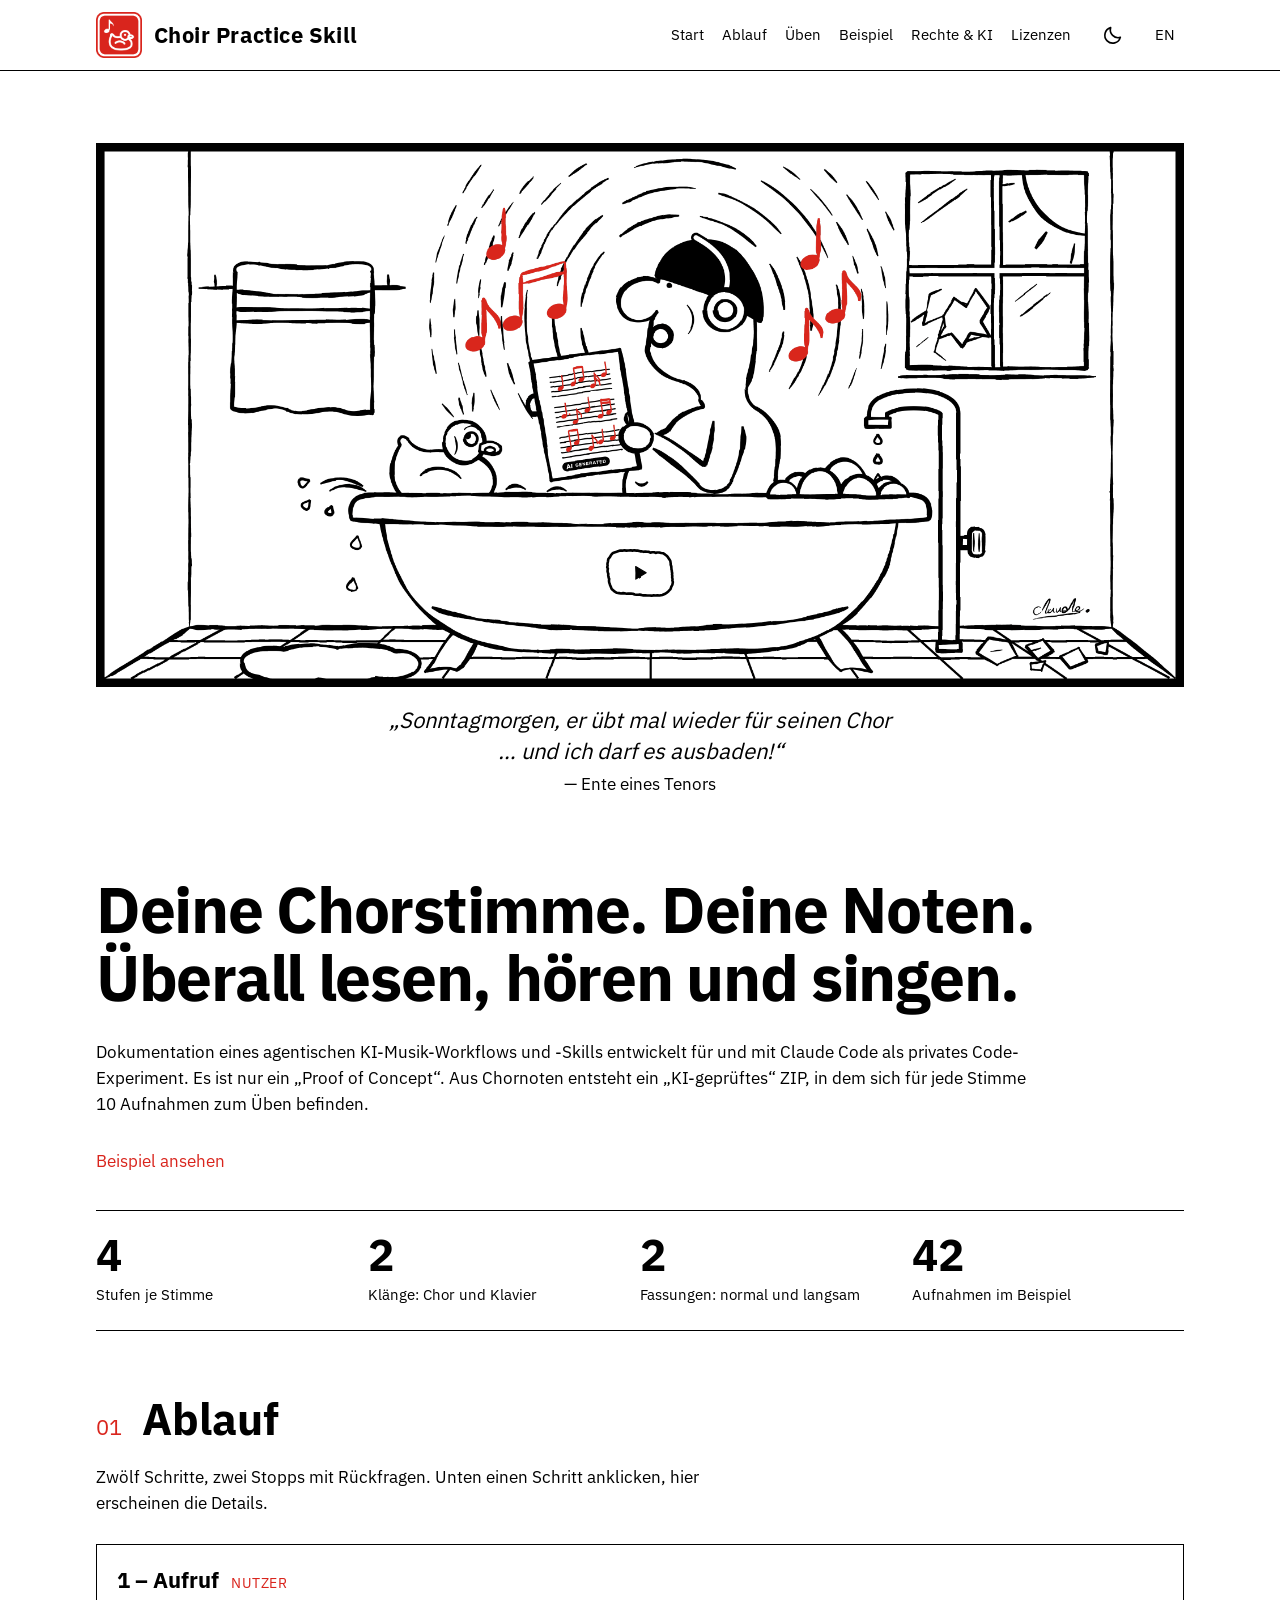
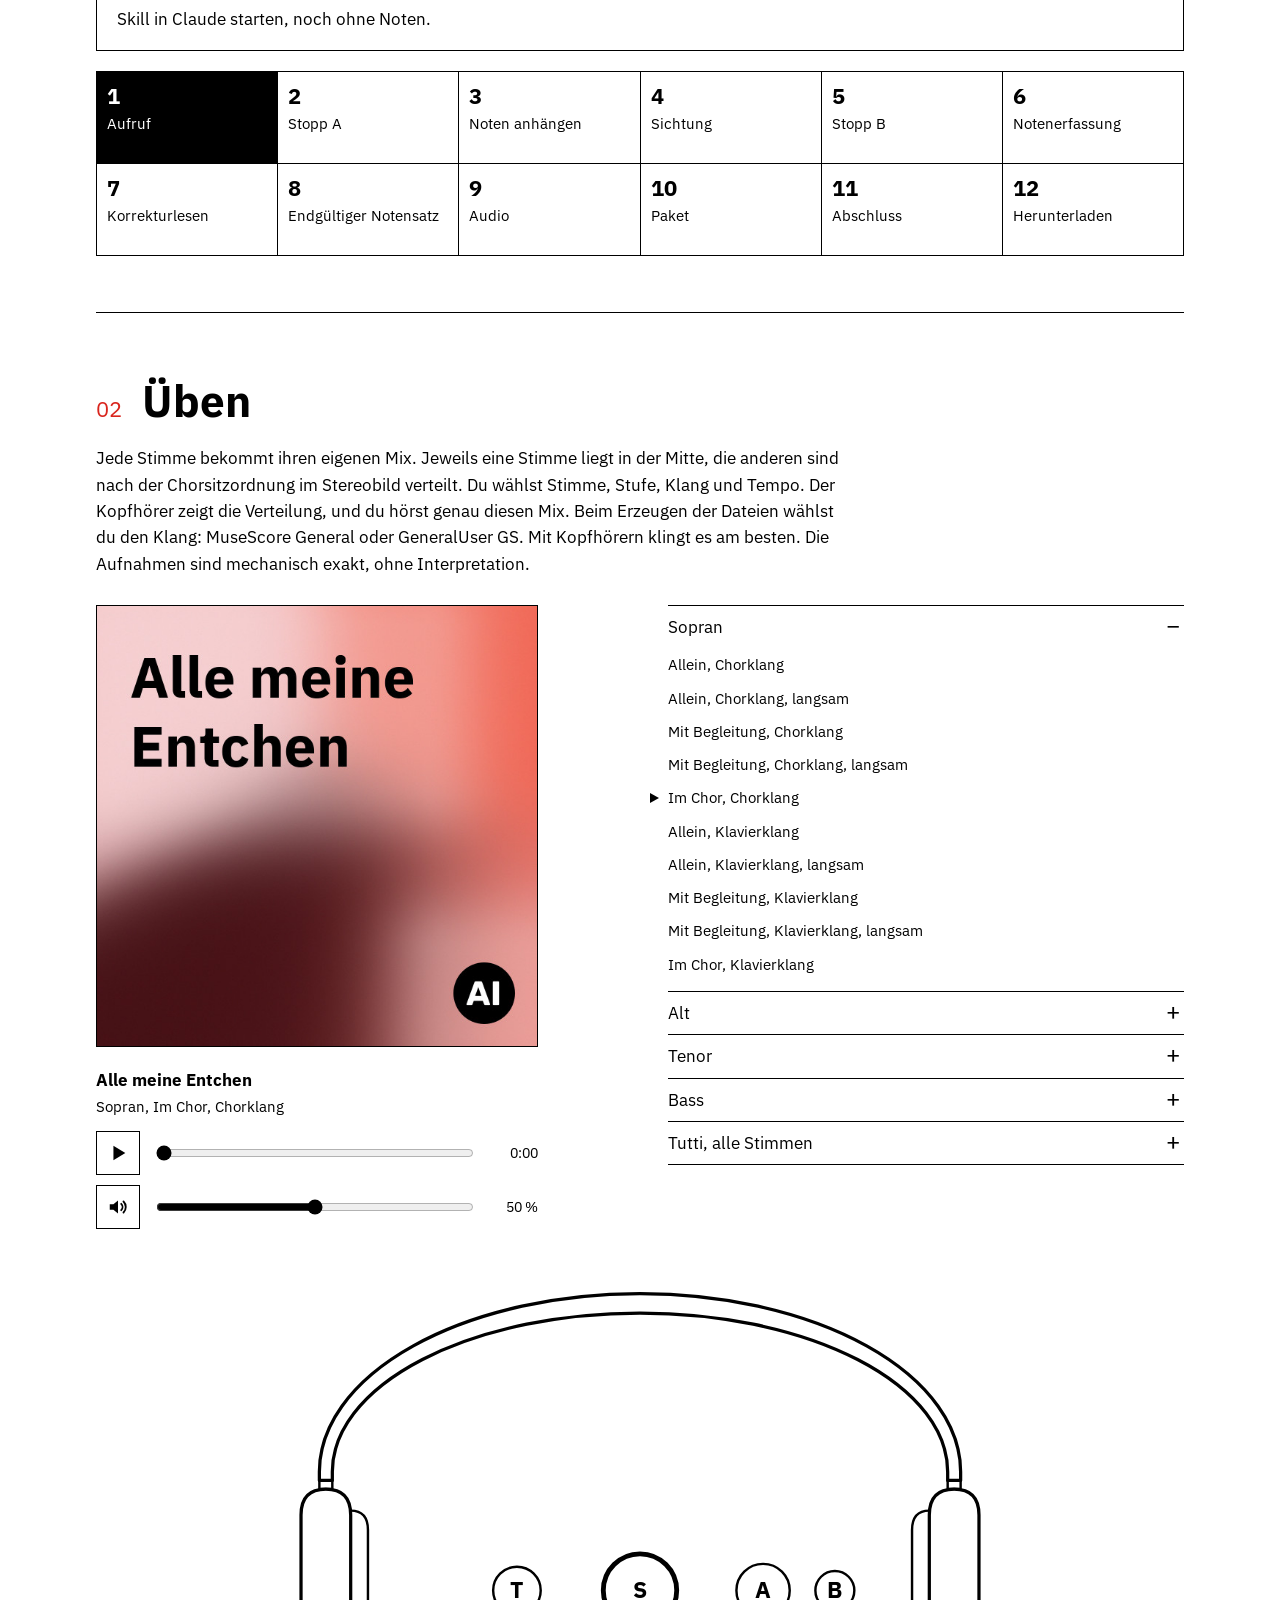
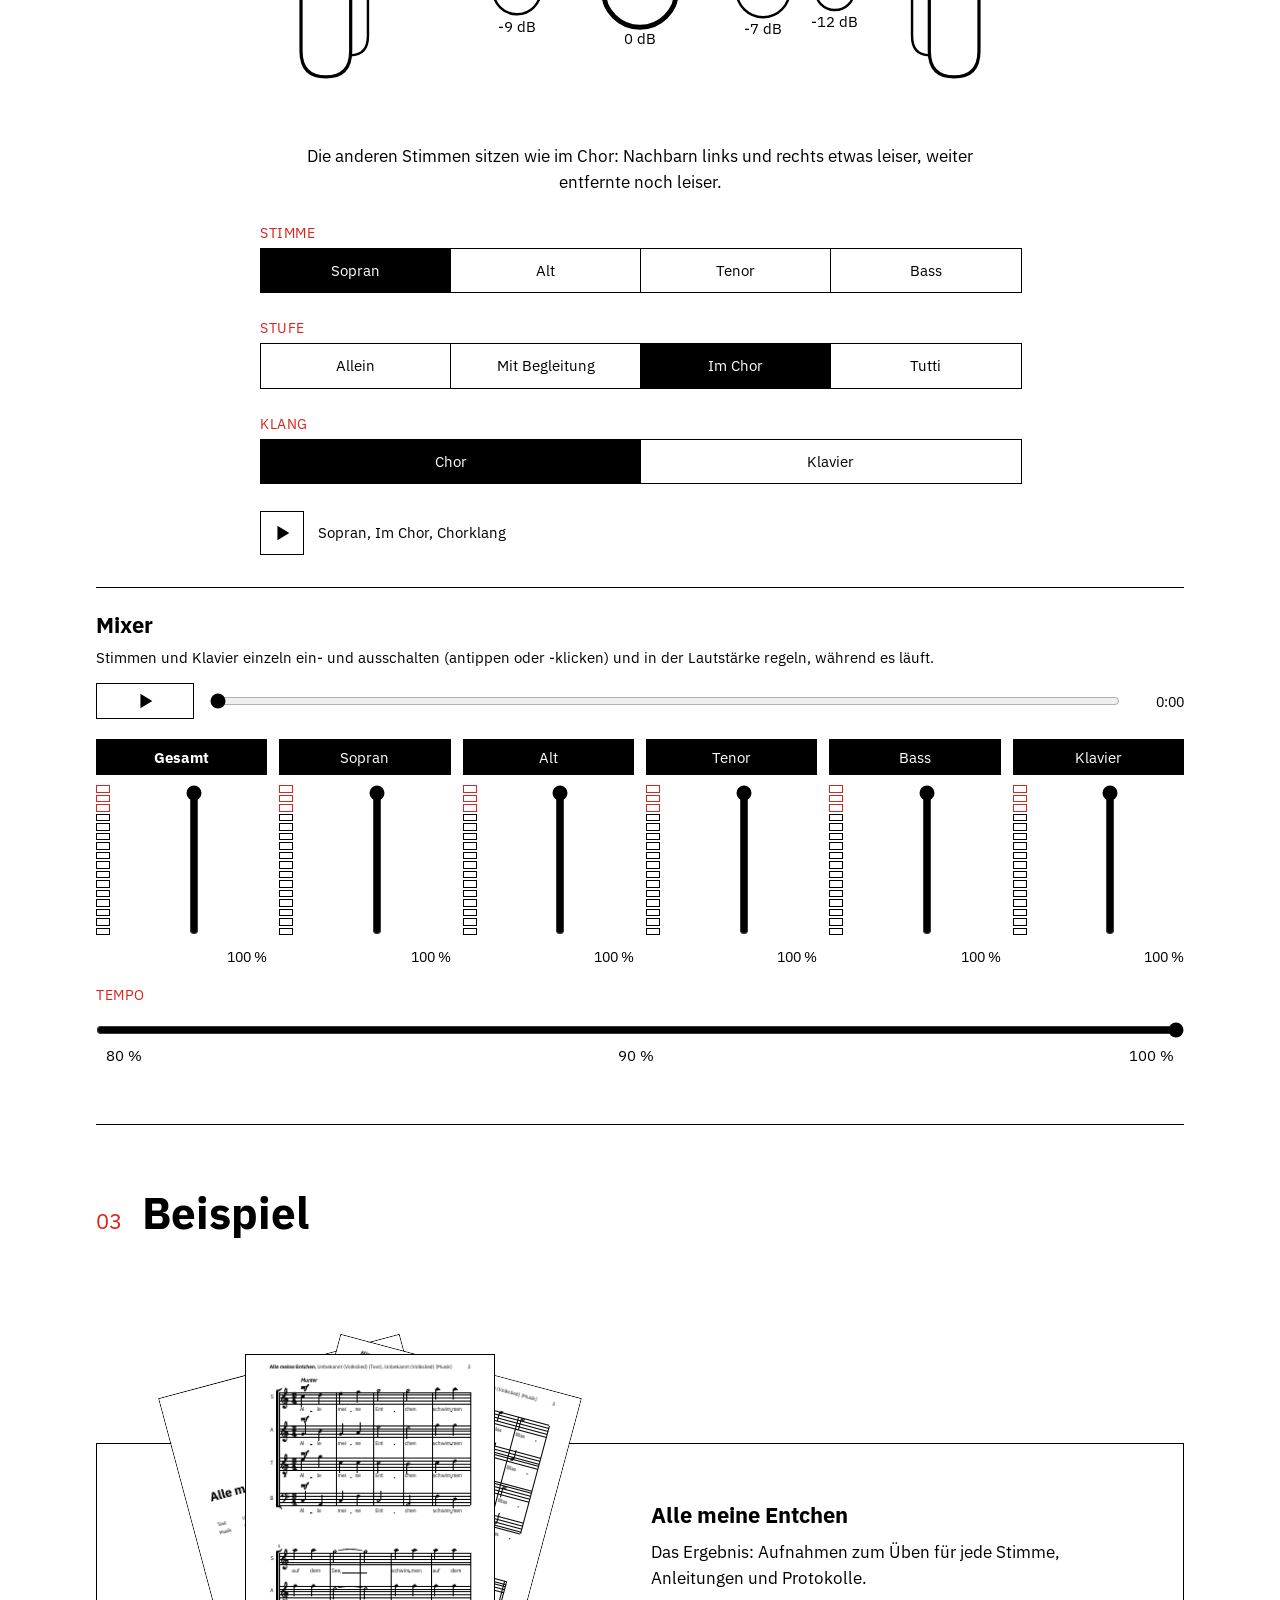
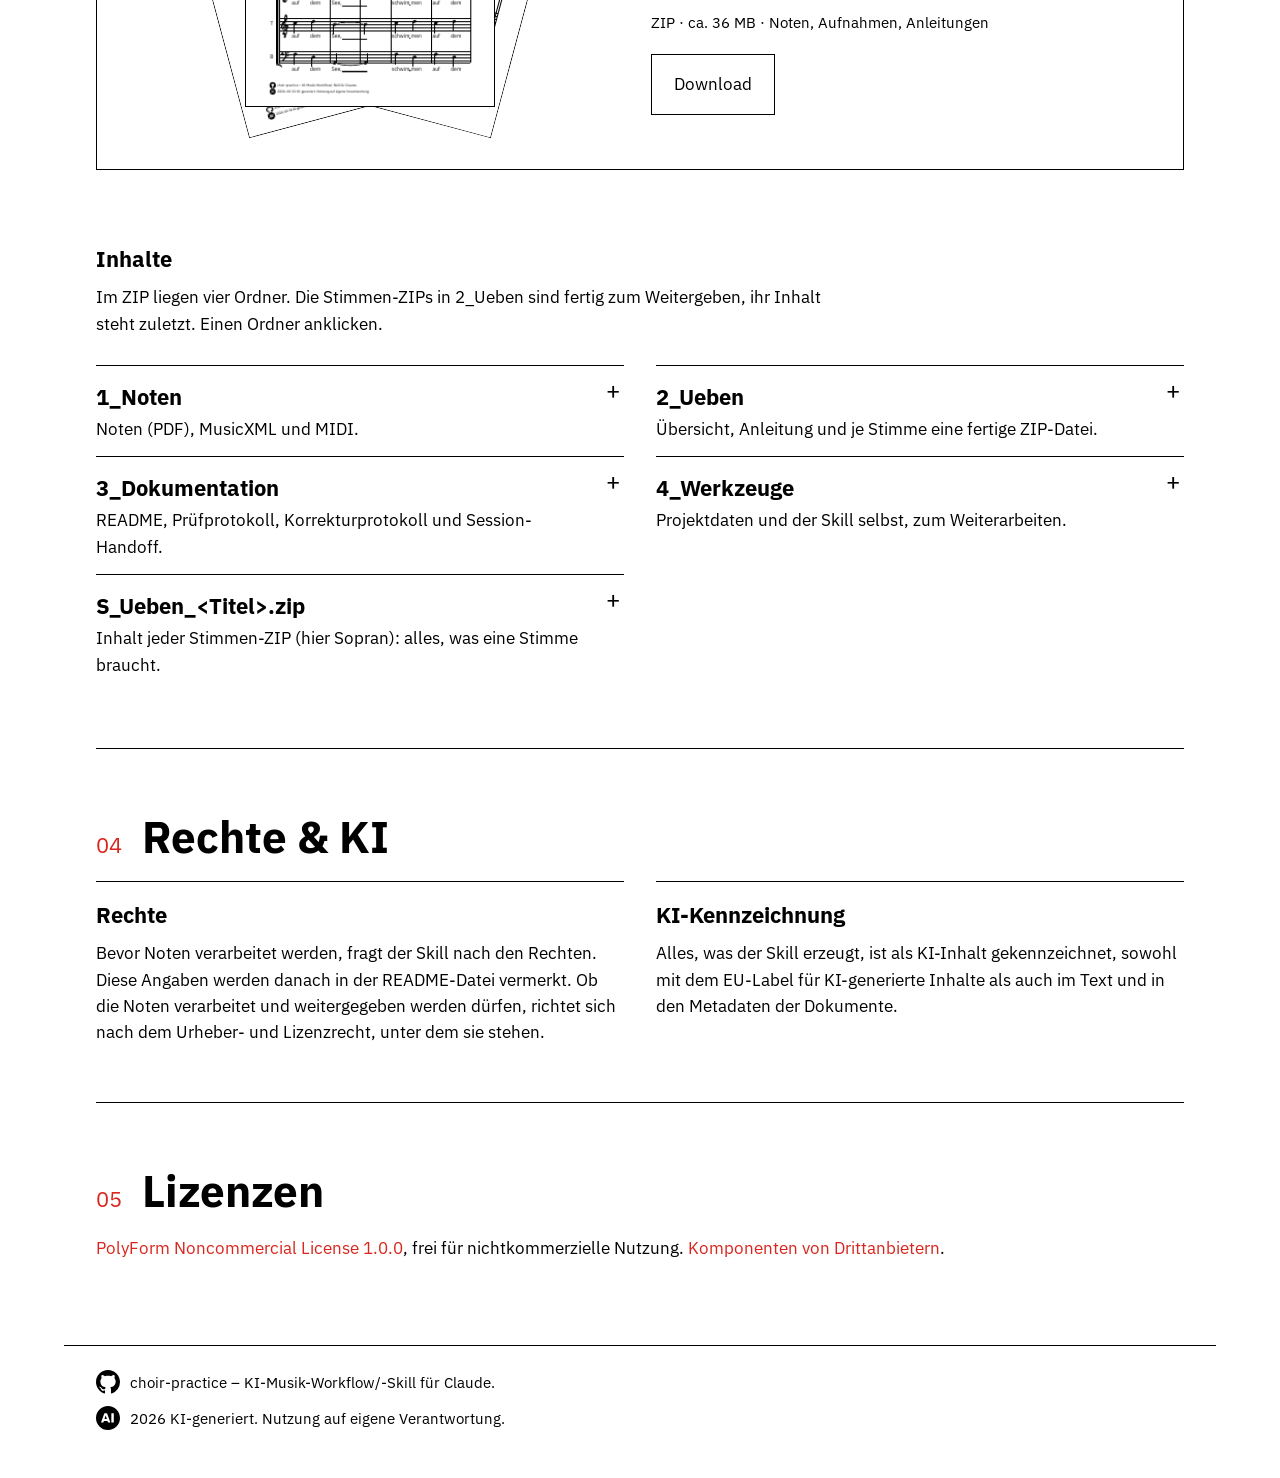
==== commit ad98b9fb: "Draw the player frame as an SVG line with adjustable wobble The frame used a CSS filter on an HTML b" ====
--- a/docs/de/index.html
+++ b/docs/de/index.html
@@ -34,7 +34,7 @@
 <link rel="preload" href="../img/header.png?v=75c1c652" as="image" type="image/png" media="(prefers-color-scheme: light)">
 <link rel="preload" href="../img/header-dark.png?v=e2381952" as="image" type="image/png" media="(prefers-color-scheme: dark)">
 <script>try{var t=localStorage.getItem("theme");if(t==="light"||t==="dark")document.documentElement.setAttribute("data-theme",t)}catch(e){}</script>
-<link rel="stylesheet" href="../css/site.css?v=6c4d3f2c">
+<link rel="stylesheet" href="../css/site.css?v=c3ee7d93">
 <script type="application/ld+json">
 {
  "@context": "https://schema.org",
@@ -79,9 +79,9 @@
 </header>
 <main>
 <figure class="banner"><div class="hw"><picture><source media="(prefers-color-scheme: dark)" srcset="../img/header-dark.png?v=e2381952"><img src="../img/header.png?v=75c1c652" alt="Ein Mann mit Kopfhörern steht in einer alten Badewanne und singt vom Notenblatt, neben ihm schwimmt eine Quietscheente, rote Noten schweben im Raum. „Sonntagmorgen, er übt mal wieder für seinen Chor … und ich darf es ausbaden!“ — Ente eines Tenors" width="1280" height="640" fetchpriority="high" decoding="async"></picture>
-<svg width="0" height="0" aria-hidden="true" style="position:absolute"><filter id="kr" x="-15%" y="-15%" width="130%" height="130%"><feTurbulence type="fractalNoise" baseFrequency=".13" numOctaves="2" seed="4" result="n"/><feDisplacementMap in="SourceGraphic" in2="n" scale="2.9" xChannelSelector="R" yChannelSelector="G"/></filter><filter id="kb" x="-5%" y="-60%" width="110%" height="220%"><feTurbulence type="fractalNoise" baseFrequency=".05 .12" numOctaves="2" seed="9" result="n"/><feDisplacementMap in="SourceGraphic" in2="n" scale="3.2" xChannelSelector="R" yChannelSelector="G"/></filter><filter id="kf" x="-8%" y="-15%" width="116%" height="130%"><feTurbulence type="fractalNoise" baseFrequency=".03" numOctaves="1" seed="2" result="n"/><feDisplacementMap in="SourceGraphic" in2="n" scale="3.4" xChannelSelector="R" yChannelSelector="G"/></filter><filter id="krs" x="-15%" y="-15%" width="130%" height="130%"><feTurbulence type="fractalNoise" baseFrequency=".13" numOctaves="2" seed="4" result="n"/><feDisplacementMap in="SourceGraphic" in2="n" scale="1.3" xChannelSelector="R" yChannelSelector="G"/></filter><filter id="kfs" x="-8%" y="-15%" width="116%" height="130%"><feTurbulence type="fractalNoise" baseFrequency=".03" numOctaves="1" seed="2" result="n"/><feDisplacementMap in="SourceGraphic" in2="n" scale="2" xChannelSelector="R" yChannelSelector="G"/></filter></svg>
+<svg width="0" height="0" aria-hidden="true" style="position:absolute"><filter id="kr" x="-15%" y="-15%" width="130%" height="130%"><feTurbulence type="fractalNoise" baseFrequency=".13" numOctaves="2" seed="4" result="n"/><feDisplacementMap in="SourceGraphic" in2="n" scale="2.9" xChannelSelector="R" yChannelSelector="G"/></filter><filter id="kb" x="-5%" y="-60%" width="110%" height="220%"><feTurbulence type="fractalNoise" baseFrequency=".05 .12" numOctaves="2" seed="9" result="n"/><feDisplacementMap in="SourceGraphic" in2="n" scale="3.2" xChannelSelector="R" yChannelSelector="G"/></filter><filter id="krs" x="-15%" y="-15%" width="130%" height="130%"><feTurbulence type="fractalNoise" baseFrequency=".13" numOctaves="2" seed="4" result="n"/><feDisplacementMap in="SourceGraphic" in2="n" scale="1.3" xChannelSelector="R" yChannelSelector="G"/></filter></svg>
 <div class="ov" role="group" aria-label="Alle meine Entchen">
-<span class="fr" aria-hidden="true"></span>
+<svg class="fr fr1" viewBox="0 0 170 116" preserveAspectRatio="none" aria-hidden="true" focusable="false"><path d="M31.6 -2.6 L37.8 -2.4 L42.6 -3.7 L47.9 -2.5 L53.6 -2.9 L59.6 -3.6 L64.4 -2.5 L69.4 -3.3 L74.8 -2.6 L80.0 -2.4 L85.8 -0.6 L90.3 -0.5 L94.6 0.8 L99.2 -0.2 L104.6 0.7 L109.3 0.9 L112.8 2.8 L118.5 2.0 L123.1 2.0 L127.2 3.7 L130.8 2.6 L136.8 2.5 L142.5 3.8 L148.1 4.8 L152.5 7.7 L158.0 12.0 L160.9 15.8 L164.6 21.2 L167.1 25.8 L168.0 32.1 L168.1 36.0 L169.2 38.4 L169.4 41.2 L170.0 44.4 L170.0 47.6 L171.1 52.0 L171.2 54.9 L172.1 58.1 L171.6 62.1 L172.4 66.0 L171.9 69.4 L173.1 74.8 L172.5 77.7 L173.9 82.7 L172.6 89.8 L169.5 95.7 L167.5 101.8 L162.2 107.2 L157.9 111.2 L151.5 114.9 L145.4 117.4 L137.9 118.7 L132.2 118.0 L127.0 118.9 L121.9 118.5 L116.1 119.3 L111.0 118.9 L105.0 118.9 L99.2 118.2 L94.2 118.6 L88.7 117.2 L83.9 116.5 L80.3 117.0 L75.1 116.8 L70.6 116.3 L65.7 114.2 L60.6 113.9 L56.7 113.9 L52.6 113.7 L48.2 114.0 L43.5 113.0 L39.4 112.5 L33.9 113.3 L28.6 112.4 L22.3 111.5 L16.9 108.4 L13.2 105.3 L8.2 101.0 L6.0 95.0 L3.7 89.5 L1.8 84.1 L1.3 81.2 L1.2 77.5 L1.7 73.9 L0.4 71.4 L-0.4 67.8 L-1.1 63.7 L-0.6 60.7 L-1.8 57.0 L-2.8 53.3 L-2.5 50.3 L-1.9 46.1 L-3.7 42.2 L-2.5 37.9 L-3.1 33.6 L-1.7 26.8 L-0.7 20.2 L3.6 15.0 L7.0 8.8 L11.9 3.7 L19.5 1.5 L25.3 -0.7Z"/></svg><svg class="fr fr2" viewBox="0 0 381 116" preserveAspectRatio="none" aria-hidden="true" focusable="false"><path d="M32.5 -2.0 L39.3 -2.0 L45.5 -1.2 L52.7 -0.3 L60.5 -0.1 L66.1 -0.5 L73.2 0.7 L80.2 -0.0 L88.0 0.8 L93.4 1.3 L101.6 2.0 L107.1 2.3 L114.2 1.9 L120.1 2.5 L127.5 3.2 L133.6 2.4 L140.8 3.2 L146.3 3.5 L154.1 3.6 L159.3 3.7 L166.3 3.4 L172.0 2.5 L178.1 2.5 L184.7 1.9 L191.8 2.0 L196.9 1.7 L204.2 2.2 L209.8 1.3 L216.3 0.7 L222.5 0.7 L228.9 0.5 L235.8 -0.1 L241.0 -0.5 L248.1 -1.0 L254.1 -0.4 L260.3 -1.3 L267.2 -2.1 L273.8 -2.5 L280.5 -1.7 L285.9 -2.3 L292.5 -2.8 L299.6 -3.4 L306.9 -2.7 L314.2 -3.1 L319.5 -2.9 L327.4 -2.9 L334.6 -3.4 L339.9 -3.3 L347.3 -3.4 L354.5 -2.1 L360.4 0.9 L366.9 4.1 L370.8 7.1 L376.3 12.9 L379.8 19.2 L381.9 25.0 L381.7 31.2 L383.2 35.0 L383.1 40.1 L383.2 43.7 L382.6 47.2 L383.0 52.1 L384.1 55.5 L384.6 60.2 L383.9 63.6 L384.4 67.8 L384.7 72.6 L383.9 76.1 L384.6 79.0 L384.4 83.8 L384.0 87.4 L383.4 92.4 L380.9 99.7 L376.9 104.5 L372.7 109.8 L368.1 113.9 L362.1 115.1 L355.8 116.9 L348.3 116.8 L341.6 117.1 L335.9 116.1 L327.5 116.7 L320.5 116.7 L314.7 115.1 L307.7 115.4 L300.5 115.8 L293.4 115.4 L286.5 114.8 L280.9 113.8 L273.9 113.5 L266.0 114.0 L259.7 112.7 L253.4 113.4 L246.6 112.8 L240.3 113.1 L233.2 112.3 L228.1 112.7 L221.7 112.4 L214.4 112.4 L208.5 113.2 L203.1 113.9 L195.6 113.5 L190.1 113.9 L183.6 113.3 L178.0 114.2 L170.5 114.9 L164.5 115.1 L157.7 115.4 L152.6 115.0 L145.9 116.3 L139.3 116.1 L133.4 116.7 L126.6 117.0 L121.4 117.6 L113.8 117.7 L107.9 118.4 L100.6 119.1 L93.7 118.0 L87.9 118.8 L81.0 118.3 L74.1 118.1 L68.2 118.2 L61.8 119.5 L53.4 118.2 L46.3 118.0 L40.9 119.0 L33.6 117.9 L26.7 117.6 L19.6 115.2 L14.7 111.9 L9.3 108.1 L5.6 102.5 L1.0 96.5 L-0.6 91.7 L-0.9 84.7 L-0.9 79.9 L-2.1 76.0 L-1.6 72.8 L-3.1 67.9 L-1.8 63.2 L-2.0 60.7 L-3.4 55.3 L-2.7 52.9 L-3.9 48.7 L-3.6 44.7 L-2.1 39.9 L-3.4 36.5 L-3.4 32.2 L-2.5 29.8 L-1.7 23.3 L0.2 16.3 L3.3 12.3 L7.3 6.9 L13.2 3.1 L19.6 0.5 L25.9 -0.5Z"/></svg>
 <div class="rw">
      <button type="button" class="prev" aria-label="Vorherige Aufnahme"><svg viewBox="0 0 24 24" width="22" height="22" aria-hidden="true"><path d="M5.9 5.2Q6.3 11 6 18.9" fill="none" stroke="currentColor" stroke-width="2.5" stroke-linecap="round" stroke-linejoin="round"/><path d="M18.9 5.4Q13 9.2 9.1 12.3Q13.4 14.6 18.6 18.7Q19.3 12 18.9 5.4Z" fill="currentColor" stroke="currentColor" stroke-width="1.3" stroke-linejoin="round" stroke-linecap="round"/></svg></button>
      <button type="button" class="pbtn" aria-label="Wiedergabe"><svg viewBox="0 0 24 24" width="22" height="22" aria-hidden="true"><path class="picon" d="M7.2 4.6Q13.5 8.4 19.6 12.1Q13.3 15.9 7.4 19.6Q7.8 12 7.2 4.6Z" fill="currentColor" stroke="currentColor" stroke-width="1.3" stroke-linejoin="round" stroke-linecap="round"/></svg></button>
@@ -161,6 +161,6 @@
   </g></svg>
 </span><span>2026 KI-generiert. Nutzung auf eigene&nbsp;Verantwortung.</span></p></footer>
 <script>window.PAGE={"lang": "de", "seat": ["S", "A", "T", "B"], "mix": {"solo": {"S": [["S", 0.0, 0, "own"]], "A": [["A", 0.0, 0, "own"]], "T": [["T", 0.0, 0, "own"]], "B": [["B", 0.0, 0, "own"]]}, "accomp": {"S": [["S", 0.0, 0, "own"], ["S", -0.5, -12, "acc"], ["A", -0.17, -12, "acc"], ["T", 0.17, -12, "acc"], ["B", 0.5, -12, "acc"]], "A": [["A", 0.0, 0, "own"], ["S", -0.45, -4, "own"], ["S", -0.5, -12, "acc"], ["A", -0.17, -12, "acc"], ["T", 0.17, -12, "acc"], ["B", 0.5, -12, "acc"]], "T": [["T", 0.0, 0, "own"], ["S", -0.45, -4, "own"], ["S", -0.5, -12, "acc"], ["A", -0.17, -12, "acc"], ["T", 0.17, -12, "acc"], ["B", 0.5, -12, "acc"]], "B": [["B", 0.0, 0, "own"], ["S", -0.45, -4, "own"], ["S", -0.5, -12, "acc"], ["A", -0.17, -12, "acc"], ["T", 0.17, -12, "acc"], ["B", 0.5, -12, "acc"]]}, "choir": {"S": [["S", 0.0, 0, "own"], ["A", 0.6, -7, "own"], ["T", -0.6, -9, "own"], ["B", 0.95, -12, "own"]], "A": [["A", 0.0, 0, "own"], ["S", -0.6, -7, "own"], ["T", 0.6, -7, "own"], ["B", 0.95, -12, "own"]], "T": [["T", 0.0, 0, "own"], ["S", -0.95, -12, "own"], ["A", -0.6, -7, "own"], ["B", 0.6, -7, "own"]], "B": [["B", 0.0, 0, "own"], ["S", -0.95, -12, "own"], ["A", 0.6, -9, "own"], ["T", -0.6, -7, "own"]]}, "tutti": {"S": [["S", -0.5, -3, "own"], ["A", -0.17, -3, "own"], ["T", 0.17, -3, "own"], ["B", 0.5, -3, "own"]], "A": [["S", -0.5, -3, "own"], ["A", -0.17, -3, "own"], ["T", 0.17, -3, "own"], ["B", 0.5, -3, "own"]], "T": [["S", -0.5, -3, "own"], ["A", -0.17, -3, "own"], ["T", 0.17, -3, "own"], ["B", 0.5, -3, "own"]], "B": [["S", -0.5, -3, "own"], ["A", -0.17, -3, "own"], ["T", 0.17, -3, "own"], ["B", 0.5, -3, "own"]]}}, "voices": {"S": "Sopran", "A": "Alt", "T": "Tenor", "B": "Bass"}, "stages": {"solo": "Allein", "accomp": "Mit Begleitung", "choir": "Im Chor", "tutti": "Tutti"}, "stage_txt": {"solo": "Nur die gewählte Stimme, in der Mitte.", "accomp": "Die gewählte Stimme, die Melodie leiser, dazu die Klavierbegleitung aller Stimmen.", "choir": "Die anderen Stimmen sitzen wie im Chor: Nachbarn links und rechts etwas leiser, weiter entfernte noch leiser.", "tutti": "Alle Stimmen gleich laut."}, "steps": [["Aufruf", "you", "Skill in Claude starten, noch ohne Noten.", ""], ["Stopp A", "both", "Angaben über die Rechte.", "Alles bereit?"], ["Noten anhängen", "you", "Als PDF oder Foto.", ""], ["Sichtung", "claude", "Claude liest die Seiten und prüft die Qualität.", "Alles verstanden?"], ["Stopp B", "you", "Titel, Stimmen und Tempo bestätigen.", ""], ["Notenerfassung", "claude", "Claude überträgt die Noten.", "Alle Takte und Stimmen erfasst?"], ["Korrekturlesen", "claude", "Claude vergleicht das Ergebnis zweimal mit der Vorlage: erst Töne, dann Text.", "Töne und Text wie in der Vorlage? Sonst zurück zu Schritt 6."], ["Endgültiger Notensatz", "claude", "Claude setzt die Noten sauber, mit Titelblatt.", "Gut lesbar?"], ["Audio", "claude", "Claude erzeugt für jede Stimme die Audio-Dateien zum Üben.", "Passt jede Stimme zu den Noten?"], ["Paket", "claude", "Claude schreibt die Anleitungen und packt alles zusammen.", "Alle Inhalte vorhanden?"], ["Abschluss", "both", "Claude macht Verbesserungsvorschläge. Die Entscheidung über die Umsetzung liegt beim Nutzer.", ""], ["Herunterladen", "you", "ZIP herunterladen und die Audiodateien der einzelnen Stimmen an den Chor weitergeben.", ""]], "who": {"you": "Nutzer", "claude": "Claude", "both": "Claude + Nutzer"}, "own": "Gesang", "acc": "Klavier", "gate": "Prüfung am Ende", "sound_names": {"choir": "Chorklang", "piano": "Klavierklang"}, "slow_name": "langsam", "slow": 0.75, "theme_to_dark": "Zum dunklen Modus wechseln", "theme_to_light": "Zum hellen Modus wechseln"};</script>
-<script src="../js/site.js?v=6c4d3f2c"></script>
+<script src="../js/site.js?v=c3ee7d93"></script>
 </body>
 </html>
--- a/docs/css/site.css
+++ b/docs/css/site.css
@@ -87,12 +87,14 @@
 .hw{position:relative;container-type:inline-size}
 .ov{--b:clamp(16px,3.4cqw,40px);position:absolute;left:50%;top:79%;transform:translate(-50%,-50%);display:flex;flex-direction:column;align-items:center;gap:0;padding:calc(var(--b)*.08) calc(var(--b)*.35)}
 .ov .rw{position:relative;display:flex;gap:2px}
-.ov .fr{filter:url(#kf);position:absolute;inset:0;border:clamp(1.6px,.26cqw,2.6px) solid var(--fg);border-radius:calc(var(--b)*.32);pointer-events:none}   /* even border; the wobble comes from a low-frequency displacement, which bends the line without changing its thickness */
+.fr{position:absolute;inset:0;width:100%;height:100%;overflow:visible;pointer-events:none;fill:none;stroke:var(--fg);stroke-width:clamp(1.6px,.26cqw,2.6px);stroke-linejoin:round;stroke-linecap:round}
+.fr path{vector-effect:non-scaling-stroke}   /* the line keeps its thickness at every size; the wobble is in the path (WOBBLE in build_site.py) */
+.hw.on .fr1{display:none}.hw:not(.on) .fr2{display:none}   /* closed: the single play button in its frame; open: the full remote */
 .ov button{position:relative;width:var(--b);height:var(--b);border:0;background:transparent;color:var(--fg);display:grid;place-items:center;cursor:pointer;padding:0}
 .ov button svg{width:55%;height:55%}.ov button svg{filter:url(#kr)}.ov button:focus-visible{outline:2px solid var(--fg);outline-offset:-2px}
 @media (hover:hover){.pbtn:hover,.vbtn:hover,.ov button:hover,.ov button[aria-pressed=true]:hover{color:var(--link)}.vol:hover,#plseek:hover{accent-color:var(--link)}}
 .hw:not(.on) .ov .rw button:not(.pbtn){display:none}   /* before the first click or tap only the play button in its frame */
-@container (max-width:520px){.ov button svg{width:68%;height:68%;filter:url(#krs)}.ov .fr{filter:url(#kfs);border-width:1.2px}}   /* narrow image: the tub is too small for a second row; the volume stays in the player below */
+@container (max-width:520px){.ov button svg{width:68%;height:68%;filter:url(#krs)}.fr{stroke-width:1.2px}}   /* narrow image: the tub is too small for a second row; the volume stays in the player below */
 .pt{margin:0;font-weight:700}.ps{margin:2px 0 12px;color:var(--mute);font-size:var(--fs-s);min-height:1.55em}
 .pc{display:flex;align-items:center;gap:14px}
 .pbtn,.vbtn,.mxplay{flex:none;width:44px;height:44px;border:1.5px solid var(--line);background:var(--bg);color:var(--fg);display:grid;place-items:center;cursor:pointer;padding:0}
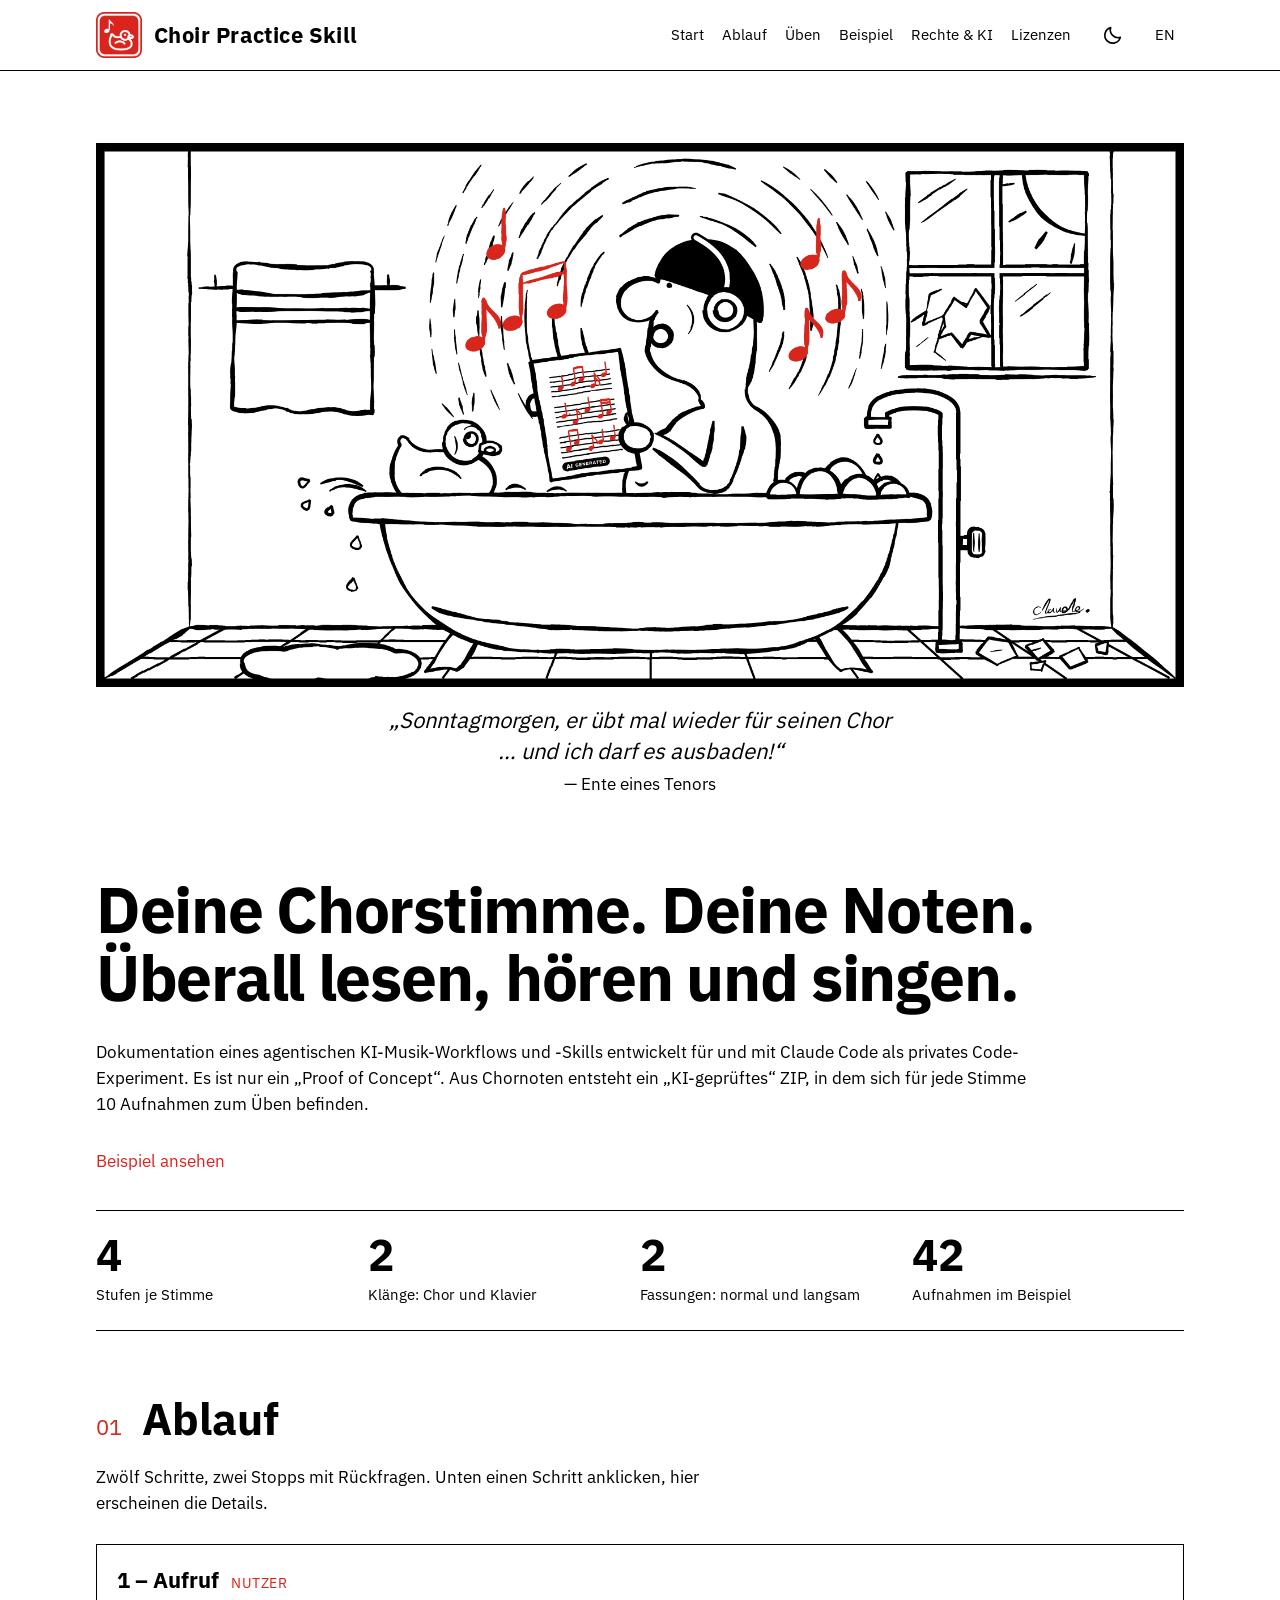
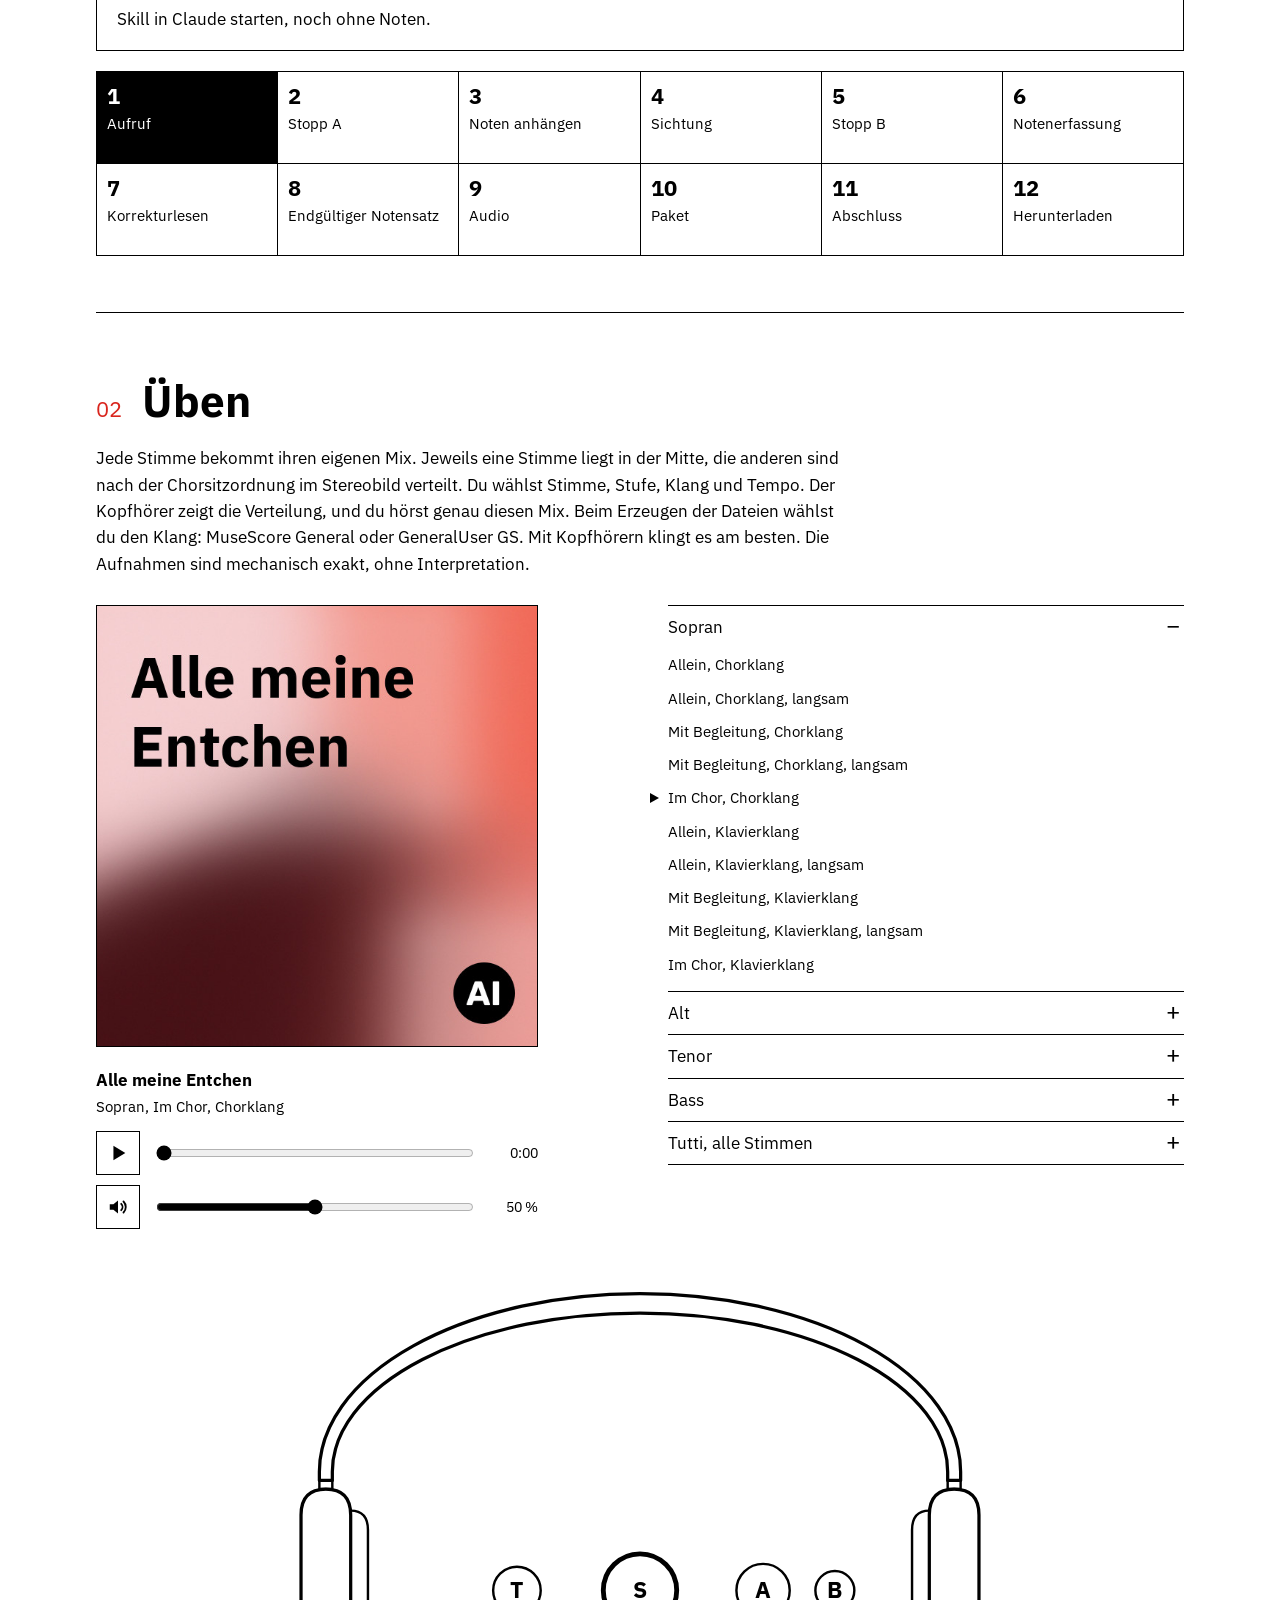
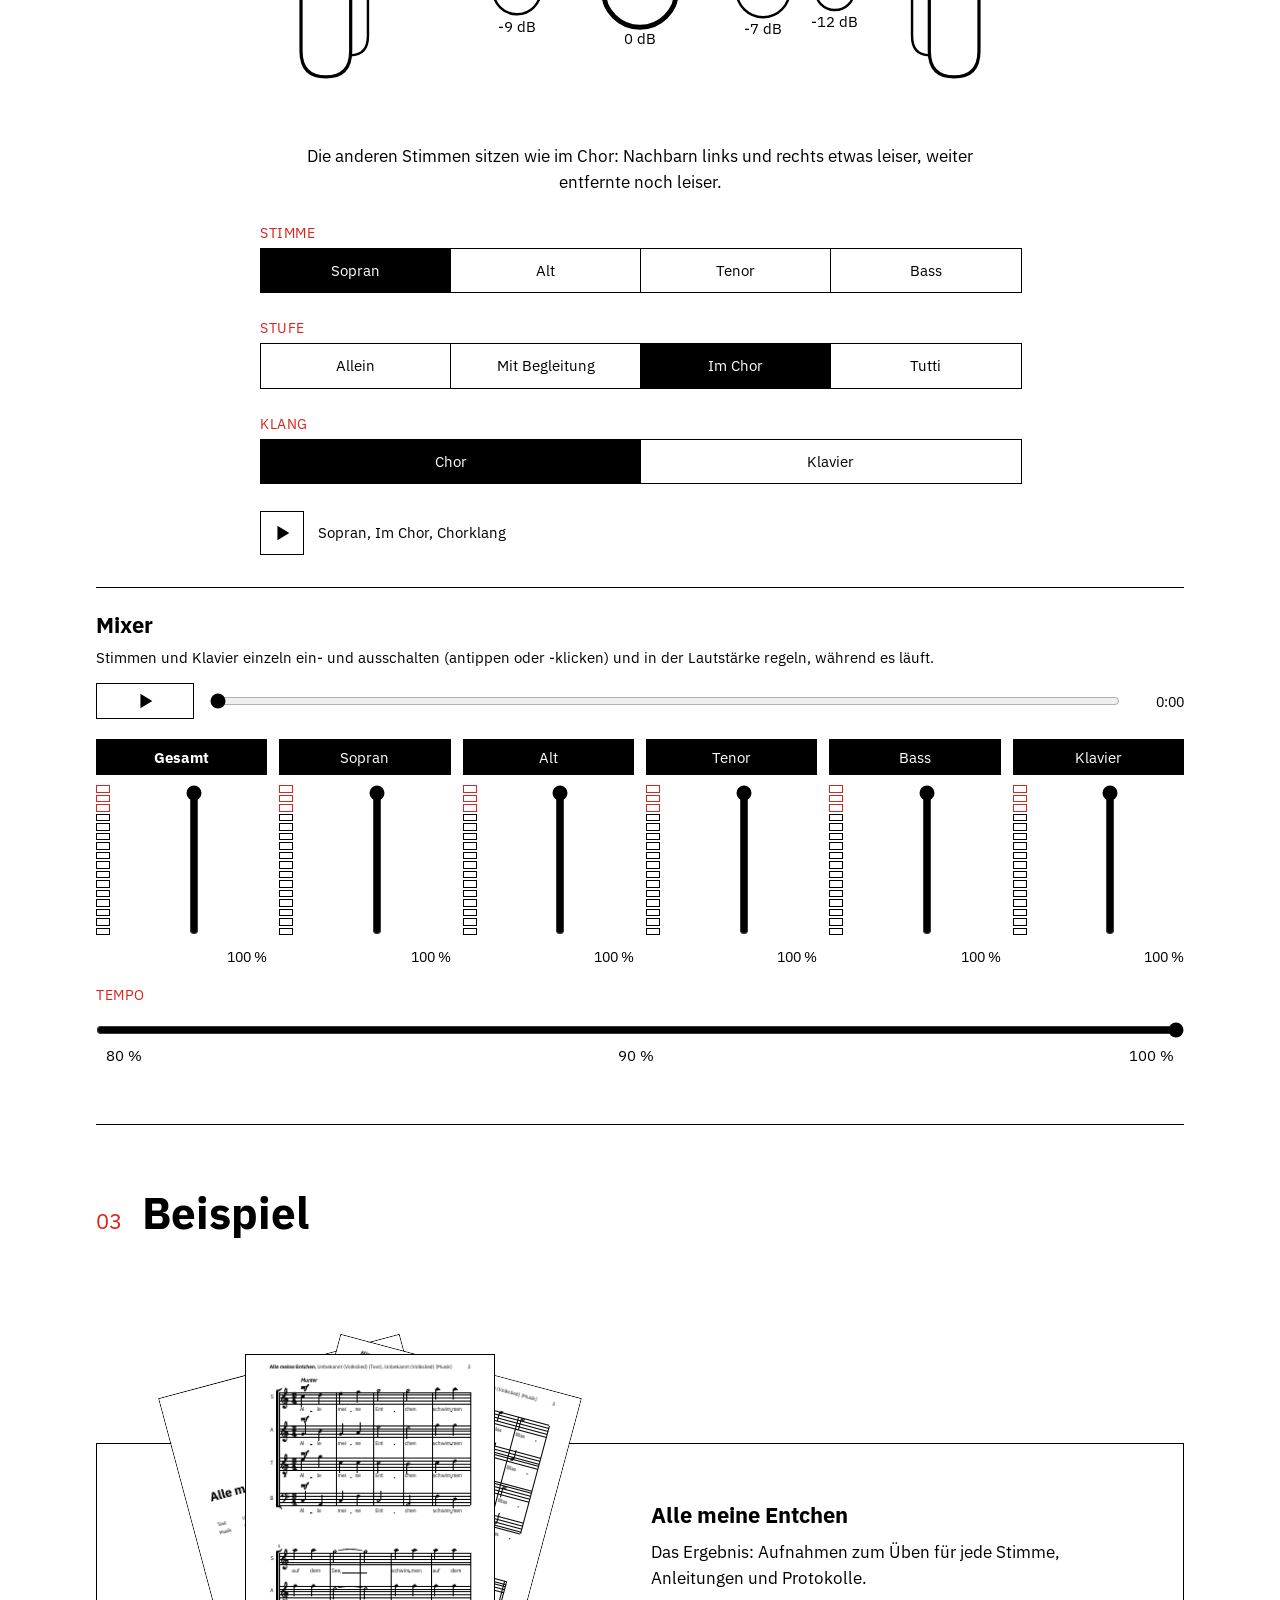
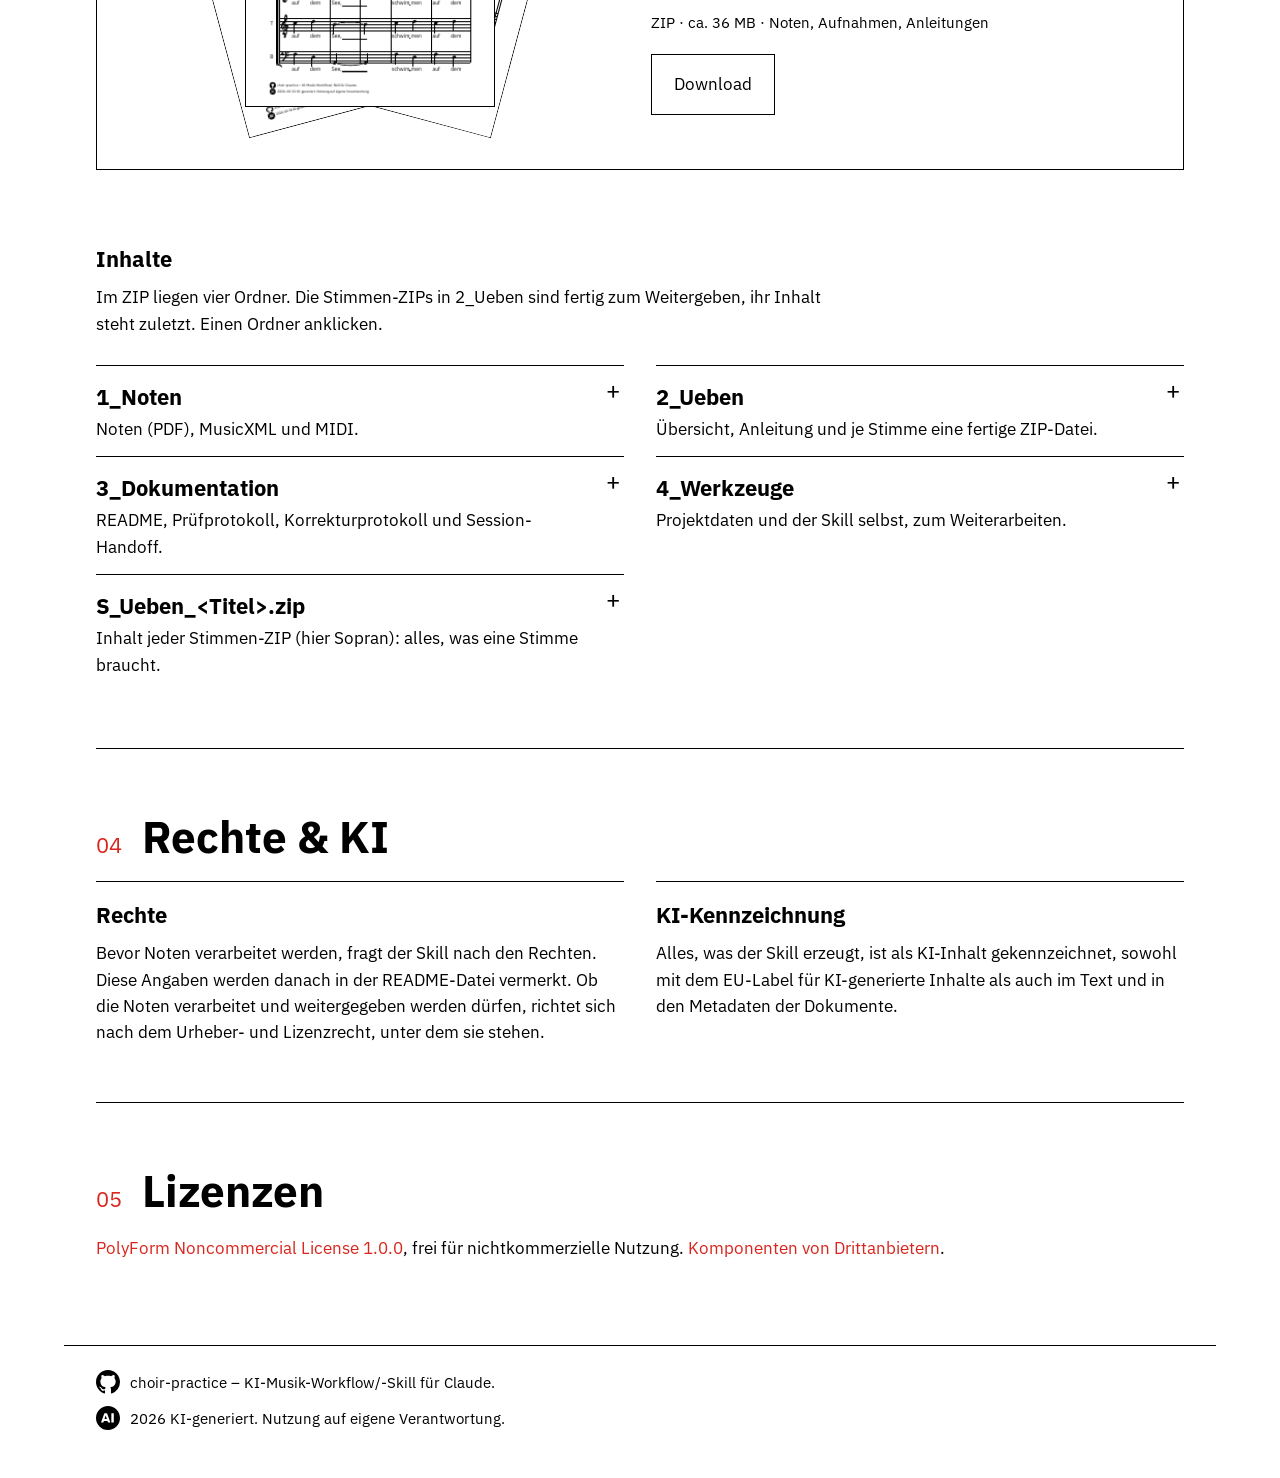
==== commit 17645438: "Remove the player overlay from the header image The play/previous/next remote on the bathtub picture" ====
--- a/docs/de/index.html
+++ b/docs/de/index.html
@@ -34,7 +34,7 @@
 <link rel="preload" href="../img/header.png?v=75c1c652" as="image" type="image/png" media="(prefers-color-scheme: light)">
 <link rel="preload" href="../img/header-dark.png?v=e2381952" as="image" type="image/png" media="(prefers-color-scheme: dark)">
 <script>try{var t=localStorage.getItem("theme");if(t==="light"||t==="dark")document.documentElement.setAttribute("data-theme",t)}catch(e){}</script>
-<link rel="stylesheet" href="../css/site.css?v=c3ee7d93">
+<link rel="stylesheet" href="../css/site.css?v=5f4ddec2">
 <script type="application/ld+json">
 {
  "@context": "https://schema.org",
@@ -78,16 +78,7 @@
  <nav id="nav" aria-label="Menü"><ul><li><a href="#start">Start</a></li><li><a href="#ablauf">Ablauf</a></li><li><a href="#ueben">Üben</a></li><li><a href="#beispiel">Beispiel</a></li><li><a href="#rechte-und-ki">Rechte &amp;&nbsp;KI</a></li><li><a href="#lizenzen">Lizenzen</a></li><li class="navlang"><a href="../en/" hreflang="en" lang="en">English</a></li></ul></nav>
 </header>
 <main>
-<figure class="banner"><div class="hw"><picture><source media="(prefers-color-scheme: dark)" srcset="../img/header-dark.png?v=e2381952"><img src="../img/header.png?v=75c1c652" alt="Ein Mann mit Kopfhörern steht in einer alten Badewanne und singt vom Notenblatt, neben ihm schwimmt eine Quietscheente, rote Noten schweben im Raum. „Sonntagmorgen, er übt mal wieder für seinen Chor … und ich darf es ausbaden!“ — Ente eines Tenors" width="1280" height="640" fetchpriority="high" decoding="async"></picture>
-<svg width="0" height="0" aria-hidden="true" style="position:absolute"><filter id="kr" x="-15%" y="-15%" width="130%" height="130%"><feTurbulence type="fractalNoise" baseFrequency=".13" numOctaves="2" seed="4" result="n"/><feDisplacementMap in="SourceGraphic" in2="n" scale="2.9" xChannelSelector="R" yChannelSelector="G"/></filter><filter id="kb" x="-5%" y="-60%" width="110%" height="220%"><feTurbulence type="fractalNoise" baseFrequency=".05 .12" numOctaves="2" seed="9" result="n"/><feDisplacementMap in="SourceGraphic" in2="n" scale="3.2" xChannelSelector="R" yChannelSelector="G"/></filter><filter id="krs" x="-15%" y="-15%" width="130%" height="130%"><feTurbulence type="fractalNoise" baseFrequency=".13" numOctaves="2" seed="4" result="n"/><feDisplacementMap in="SourceGraphic" in2="n" scale="1.3" xChannelSelector="R" yChannelSelector="G"/></filter></svg>
-<div class="ov" role="group" aria-label="Alle meine Entchen">
-<svg class="fr fr1" viewBox="0 0 170 116" preserveAspectRatio="none" aria-hidden="true" focusable="false"><path d="M31.6 -2.6 L37.8 -2.4 L42.6 -3.7 L47.9 -2.5 L53.6 -2.9 L59.6 -3.6 L64.4 -2.5 L69.4 -3.3 L74.8 -2.6 L80.0 -2.4 L85.8 -0.6 L90.3 -0.5 L94.6 0.8 L99.2 -0.2 L104.6 0.7 L109.3 0.9 L112.8 2.8 L118.5 2.0 L123.1 2.0 L127.2 3.7 L130.8 2.6 L136.8 2.5 L142.5 3.8 L148.1 4.8 L152.5 7.7 L158.0 12.0 L160.9 15.8 L164.6 21.2 L167.1 25.8 L168.0 32.1 L168.1 36.0 L169.2 38.4 L169.4 41.2 L170.0 44.4 L170.0 47.6 L171.1 52.0 L171.2 54.9 L172.1 58.1 L171.6 62.1 L172.4 66.0 L171.9 69.4 L173.1 74.8 L172.5 77.7 L173.9 82.7 L172.6 89.8 L169.5 95.7 L167.5 101.8 L162.2 107.2 L157.9 111.2 L151.5 114.9 L145.4 117.4 L137.9 118.7 L132.2 118.0 L127.0 118.9 L121.9 118.5 L116.1 119.3 L111.0 118.9 L105.0 118.9 L99.2 118.2 L94.2 118.6 L88.7 117.2 L83.9 116.5 L80.3 117.0 L75.1 116.8 L70.6 116.3 L65.7 114.2 L60.6 113.9 L56.7 113.9 L52.6 113.7 L48.2 114.0 L43.5 113.0 L39.4 112.5 L33.9 113.3 L28.6 112.4 L22.3 111.5 L16.9 108.4 L13.2 105.3 L8.2 101.0 L6.0 95.0 L3.7 89.5 L1.8 84.1 L1.3 81.2 L1.2 77.5 L1.7 73.9 L0.4 71.4 L-0.4 67.8 L-1.1 63.7 L-0.6 60.7 L-1.8 57.0 L-2.8 53.3 L-2.5 50.3 L-1.9 46.1 L-3.7 42.2 L-2.5 37.9 L-3.1 33.6 L-1.7 26.8 L-0.7 20.2 L3.6 15.0 L7.0 8.8 L11.9 3.7 L19.5 1.5 L25.3 -0.7Z"/></svg><svg class="fr fr2" viewBox="0 0 381 116" preserveAspectRatio="none" aria-hidden="true" focusable="false"><path d="M32.5 -2.0 L39.3 -2.0 L45.5 -1.2 L52.7 -0.3 L60.5 -0.1 L66.1 -0.5 L73.2 0.7 L80.2 -0.0 L88.0 0.8 L93.4 1.3 L101.6 2.0 L107.1 2.3 L114.2 1.9 L120.1 2.5 L127.5 3.2 L133.6 2.4 L140.8 3.2 L146.3 3.5 L154.1 3.6 L159.3 3.7 L166.3 3.4 L172.0 2.5 L178.1 2.5 L184.7 1.9 L191.8 2.0 L196.9 1.7 L204.2 2.2 L209.8 1.3 L216.3 0.7 L222.5 0.7 L228.9 0.5 L235.8 -0.1 L241.0 -0.5 L248.1 -1.0 L254.1 -0.4 L260.3 -1.3 L267.2 -2.1 L273.8 -2.5 L280.5 -1.7 L285.9 -2.3 L292.5 -2.8 L299.6 -3.4 L306.9 -2.7 L314.2 -3.1 L319.5 -2.9 L327.4 -2.9 L334.6 -3.4 L339.9 -3.3 L347.3 -3.4 L354.5 -2.1 L360.4 0.9 L366.9 4.1 L370.8 7.1 L376.3 12.9 L379.8 19.2 L381.9 25.0 L381.7 31.2 L383.2 35.0 L383.1 40.1 L383.2 43.7 L382.6 47.2 L383.0 52.1 L384.1 55.5 L384.6 60.2 L383.9 63.6 L384.4 67.8 L384.7 72.6 L383.9 76.1 L384.6 79.0 L384.4 83.8 L384.0 87.4 L383.4 92.4 L380.9 99.7 L376.9 104.5 L372.7 109.8 L368.1 113.9 L362.1 115.1 L355.8 116.9 L348.3 116.8 L341.6 117.1 L335.9 116.1 L327.5 116.7 L320.5 116.7 L314.7 115.1 L307.7 115.4 L300.5 115.8 L293.4 115.4 L286.5 114.8 L280.9 113.8 L273.9 113.5 L266.0 114.0 L259.7 112.7 L253.4 113.4 L246.6 112.8 L240.3 113.1 L233.2 112.3 L228.1 112.7 L221.7 112.4 L214.4 112.4 L208.5 113.2 L203.1 113.9 L195.6 113.5 L190.1 113.9 L183.6 113.3 L178.0 114.2 L170.5 114.9 L164.5 115.1 L157.7 115.4 L152.6 115.0 L145.9 116.3 L139.3 116.1 L133.4 116.7 L126.6 117.0 L121.4 117.6 L113.8 117.7 L107.9 118.4 L100.6 119.1 L93.7 118.0 L87.9 118.8 L81.0 118.3 L74.1 118.1 L68.2 118.2 L61.8 119.5 L53.4 118.2 L46.3 118.0 L40.9 119.0 L33.6 117.9 L26.7 117.6 L19.6 115.2 L14.7 111.9 L9.3 108.1 L5.6 102.5 L1.0 96.5 L-0.6 91.7 L-0.9 84.7 L-0.9 79.9 L-2.1 76.0 L-1.6 72.8 L-3.1 67.9 L-1.8 63.2 L-2.0 60.7 L-3.4 55.3 L-2.7 52.9 L-3.9 48.7 L-3.6 44.7 L-2.1 39.9 L-3.4 36.5 L-3.4 32.2 L-2.5 29.8 L-1.7 23.3 L0.2 16.3 L3.3 12.3 L7.3 6.9 L13.2 3.1 L19.6 0.5 L25.9 -0.5Z"/></svg>
-<div class="rw">
-     <button type="button" class="prev" aria-label="Vorherige Aufnahme"><svg viewBox="0 0 24 24" width="22" height="22" aria-hidden="true"><path d="M5.9 5.2Q6.3 11 6 18.9" fill="none" stroke="currentColor" stroke-width="2.5" stroke-linecap="round" stroke-linejoin="round"/><path d="M18.9 5.4Q13 9.2 9.1 12.3Q13.4 14.6 18.6 18.7Q19.3 12 18.9 5.4Z" fill="currentColor" stroke="currentColor" stroke-width="1.3" stroke-linejoin="round" stroke-linecap="round"/></svg></button>
-     <button type="button" class="pbtn" aria-label="Wiedergabe"><svg viewBox="0 0 24 24" width="22" height="22" aria-hidden="true"><path class="picon" d="M7.2 4.6Q13.5 8.4 19.6 12.1Q13.3 15.9 7.4 19.6Q7.8 12 7.2 4.6Z" fill="currentColor" stroke="currentColor" stroke-width="1.3" stroke-linejoin="round" stroke-linecap="round"/></svg></button>
-     <button type="button" class="next" aria-label="Nächste Aufnahme"><svg viewBox="0 0 24 24" width="22" height="22" aria-hidden="true"><path d="M18 5.2Q17.7 11 18.1 18.9" fill="none" stroke="currentColor" stroke-width="2.5" stroke-linecap="round" stroke-linejoin="round"/><path d="M5.2 5.4Q11 9.2 14.9 12.3Q10.6 14.6 5.4 18.7Q4.7 12 5.2 5.4Z" fill="currentColor" stroke="currentColor" stroke-width="1.3" stroke-linejoin="round" stroke-linecap="round"/></svg></button>
-</div>
-</div></div>
+<figure class="banner"><picture><source media="(prefers-color-scheme: dark)" srcset="../img/header-dark.png?v=e2381952"><img src="../img/header.png?v=75c1c652" alt="Ein Mann mit Kopfhörern steht in einer alten Badewanne und singt vom Notenblatt, neben ihm schwimmt eine Quietscheente, rote Noten schweben im Raum. „Sonntagmorgen, er übt mal wieder für seinen Chor … und ich darf es ausbaden!“ — Ente eines Tenors" width="1280" height="640" fetchpriority="high" decoding="async"></picture>
 <figcaption class="duck">„Sonntagmorgen, er übt mal wieder für seinen Chor <br class="dbr">… und ich darf es ausbaden!“<span class="by">— Ente eines&nbsp;Tenors</span></figcaption></figure>
 <section id="start" class="hero">
  <h1>Deine Chorstimme. Deine&nbsp;Noten.<br>Überall lesen, hören und&nbsp;singen.</h1>
@@ -161,6 +152,6 @@
   </g></svg>
 </span><span>2026 KI-generiert. Nutzung auf eigene&nbsp;Verantwortung.</span></p></footer>
 <script>window.PAGE={"lang": "de", "seat": ["S", "A", "T", "B"], "mix": {"solo": {"S": [["S", 0.0, 0, "own"]], "A": [["A", 0.0, 0, "own"]], "T": [["T", 0.0, 0, "own"]], "B": [["B", 0.0, 0, "own"]]}, "accomp": {"S": [["S", 0.0, 0, "own"], ["S", -0.5, -12, "acc"], ["A", -0.17, -12, "acc"], ["T", 0.17, -12, "acc"], ["B", 0.5, -12, "acc"]], "A": [["A", 0.0, 0, "own"], ["S", -0.45, -4, "own"], ["S", -0.5, -12, "acc"], ["A", -0.17, -12, "acc"], ["T", 0.17, -12, "acc"], ["B", 0.5, -12, "acc"]], "T": [["T", 0.0, 0, "own"], ["S", -0.45, -4, "own"], ["S", -0.5, -12, "acc"], ["A", -0.17, -12, "acc"], ["T", 0.17, -12, "acc"], ["B", 0.5, -12, "acc"]], "B": [["B", 0.0, 0, "own"], ["S", -0.45, -4, "own"], ["S", -0.5, -12, "acc"], ["A", -0.17, -12, "acc"], ["T", 0.17, -12, "acc"], ["B", 0.5, -12, "acc"]]}, "choir": {"S": [["S", 0.0, 0, "own"], ["A", 0.6, -7, "own"], ["T", -0.6, -9, "own"], ["B", 0.95, -12, "own"]], "A": [["A", 0.0, 0, "own"], ["S", -0.6, -7, "own"], ["T", 0.6, -7, "own"], ["B", 0.95, -12, "own"]], "T": [["T", 0.0, 0, "own"], ["S", -0.95, -12, "own"], ["A", -0.6, -7, "own"], ["B", 0.6, -7, "own"]], "B": [["B", 0.0, 0, "own"], ["S", -0.95, -12, "own"], ["A", 0.6, -9, "own"], ["T", -0.6, -7, "own"]]}, "tutti": {"S": [["S", -0.5, -3, "own"], ["A", -0.17, -3, "own"], ["T", 0.17, -3, "own"], ["B", 0.5, -3, "own"]], "A": [["S", -0.5, -3, "own"], ["A", -0.17, -3, "own"], ["T", 0.17, -3, "own"], ["B", 0.5, -3, "own"]], "T": [["S", -0.5, -3, "own"], ["A", -0.17, -3, "own"], ["T", 0.17, -3, "own"], ["B", 0.5, -3, "own"]], "B": [["S", -0.5, -3, "own"], ["A", -0.17, -3, "own"], ["T", 0.17, -3, "own"], ["B", 0.5, -3, "own"]]}}, "voices": {"S": "Sopran", "A": "Alt", "T": "Tenor", "B": "Bass"}, "stages": {"solo": "Allein", "accomp": "Mit Begleitung", "choir": "Im Chor", "tutti": "Tutti"}, "stage_txt": {"solo": "Nur die gewählte Stimme, in der Mitte.", "accomp": "Die gewählte Stimme, die Melodie leiser, dazu die Klavierbegleitung aller Stimmen.", "choir": "Die anderen Stimmen sitzen wie im Chor: Nachbarn links und rechts etwas leiser, weiter entfernte noch leiser.", "tutti": "Alle Stimmen gleich laut."}, "steps": [["Aufruf", "you", "Skill in Claude starten, noch ohne Noten.", ""], ["Stopp A", "both", "Angaben über die Rechte.", "Alles bereit?"], ["Noten anhängen", "you", "Als PDF oder Foto.", ""], ["Sichtung", "claude", "Claude liest die Seiten und prüft die Qualität.", "Alles verstanden?"], ["Stopp B", "you", "Titel, Stimmen und Tempo bestätigen.", ""], ["Notenerfassung", "claude", "Claude überträgt die Noten.", "Alle Takte und Stimmen erfasst?"], ["Korrekturlesen", "claude", "Claude vergleicht das Ergebnis zweimal mit der Vorlage: erst Töne, dann Text.", "Töne und Text wie in der Vorlage? Sonst zurück zu Schritt 6."], ["Endgültiger Notensatz", "claude", "Claude setzt die Noten sauber, mit Titelblatt.", "Gut lesbar?"], ["Audio", "claude", "Claude erzeugt für jede Stimme die Audio-Dateien zum Üben.", "Passt jede Stimme zu den Noten?"], ["Paket", "claude", "Claude schreibt die Anleitungen und packt alles zusammen.", "Alle Inhalte vorhanden?"], ["Abschluss", "both", "Claude macht Verbesserungsvorschläge. Die Entscheidung über die Umsetzung liegt beim Nutzer.", ""], ["Herunterladen", "you", "ZIP herunterladen und die Audiodateien der einzelnen Stimmen an den Chor weitergeben.", ""]], "who": {"you": "Nutzer", "claude": "Claude", "both": "Claude + Nutzer"}, "own": "Gesang", "acc": "Klavier", "gate": "Prüfung am Ende", "sound_names": {"choir": "Chorklang", "piano": "Klavierklang"}, "slow_name": "langsam", "slow": 0.75, "theme_to_dark": "Zum dunklen Modus wechseln", "theme_to_light": "Zum hellen Modus wechseln"};</script>
-<script src="../js/site.js?v=c3ee7d93"></script>
+<script src="../js/site.js?v=5f4ddec2"></script>
 </body>
 </html>
--- a/docs/css/site.css
+++ b/docs/css/site.css
@@ -84,17 +84,7 @@
 .listen{display:grid;grid-template-columns:minmax(0,1fr) minmax(0,1fr);gap:24px 56px;align-items:start}
 .pbox{display:grid;grid-template-columns:1fr;gap:20px;align-items:start;justify-self:start;width:100%;max-width:26em}
 .listen .art{width:100%;height:auto;display:block;border:1.5px solid var(--line)}
-.hw{position:relative;container-type:inline-size}
-.ov{--b:clamp(16px,3.4cqw,40px);position:absolute;left:50%;top:79%;transform:translate(-50%,-50%);display:flex;flex-direction:column;align-items:center;gap:0;padding:calc(var(--b)*.08) calc(var(--b)*.35)}
-.ov .rw{position:relative;display:flex;gap:2px}
-.fr{position:absolute;inset:0;width:100%;height:100%;overflow:visible;pointer-events:none;fill:none;stroke:var(--fg);stroke-width:clamp(1.6px,.26cqw,2.6px);stroke-linejoin:round;stroke-linecap:round}
-.fr path{vector-effect:non-scaling-stroke}   /* the line keeps its thickness at every size; the wobble is in the path (WOBBLE in build_site.py) */
-.hw.on .fr1{display:none}.hw:not(.on) .fr2{display:none}   /* closed: the single play button in its frame; open: the full remote */
-.ov button{position:relative;width:var(--b);height:var(--b);border:0;background:transparent;color:var(--fg);display:grid;place-items:center;cursor:pointer;padding:0}
-.ov button svg{width:55%;height:55%}.ov button svg{filter:url(#kr)}.ov button:focus-visible{outline:2px solid var(--fg);outline-offset:-2px}
-@media (hover:hover){.pbtn:hover,.vbtn:hover,.ov button:hover,.ov button[aria-pressed=true]:hover{color:var(--link)}.vol:hover,#plseek:hover{accent-color:var(--link)}}
-.hw:not(.on) .ov .rw button:not(.pbtn){display:none}   /* before the first click or tap only the play button in its frame */
-@container (max-width:520px){.ov button svg{width:68%;height:68%;filter:url(#krs)}.fr{stroke-width:1.2px}}   /* narrow image: the tub is too small for a second row; the volume stays in the player below */
+@media (hover:hover){.pbtn:hover,.vbtn:hover{color:var(--link)}.vol:hover,#plseek:hover{accent-color:var(--link)}}
 .pt{margin:0;font-weight:700}.ps{margin:2px 0 12px;color:var(--mute);font-size:var(--fs-s);min-height:1.55em}
 .pc{display:flex;align-items:center;gap:14px}
 .pbtn,.vbtn,.mxplay{flex:none;width:44px;height:44px;border:1.5px solid var(--line);background:var(--bg);color:var(--fg);display:grid;place-items:center;cursor:pointer;padding:0}
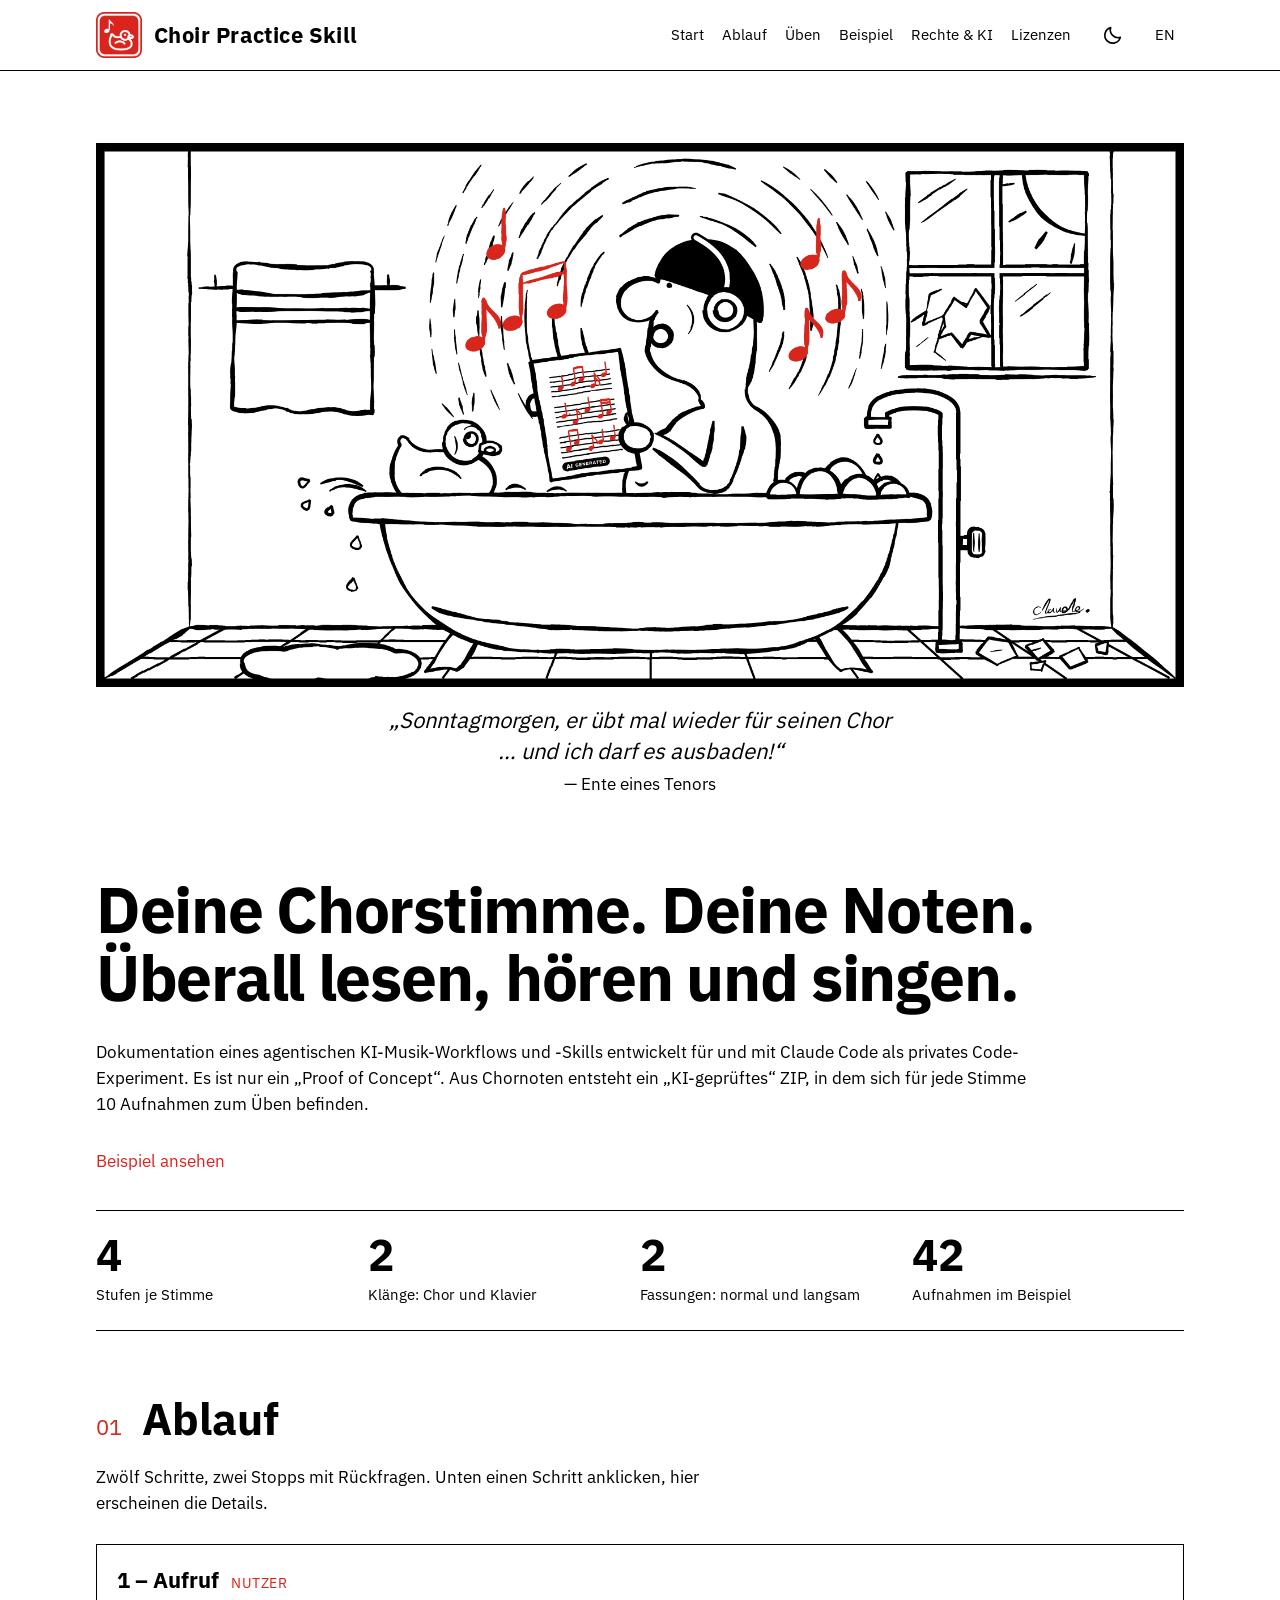
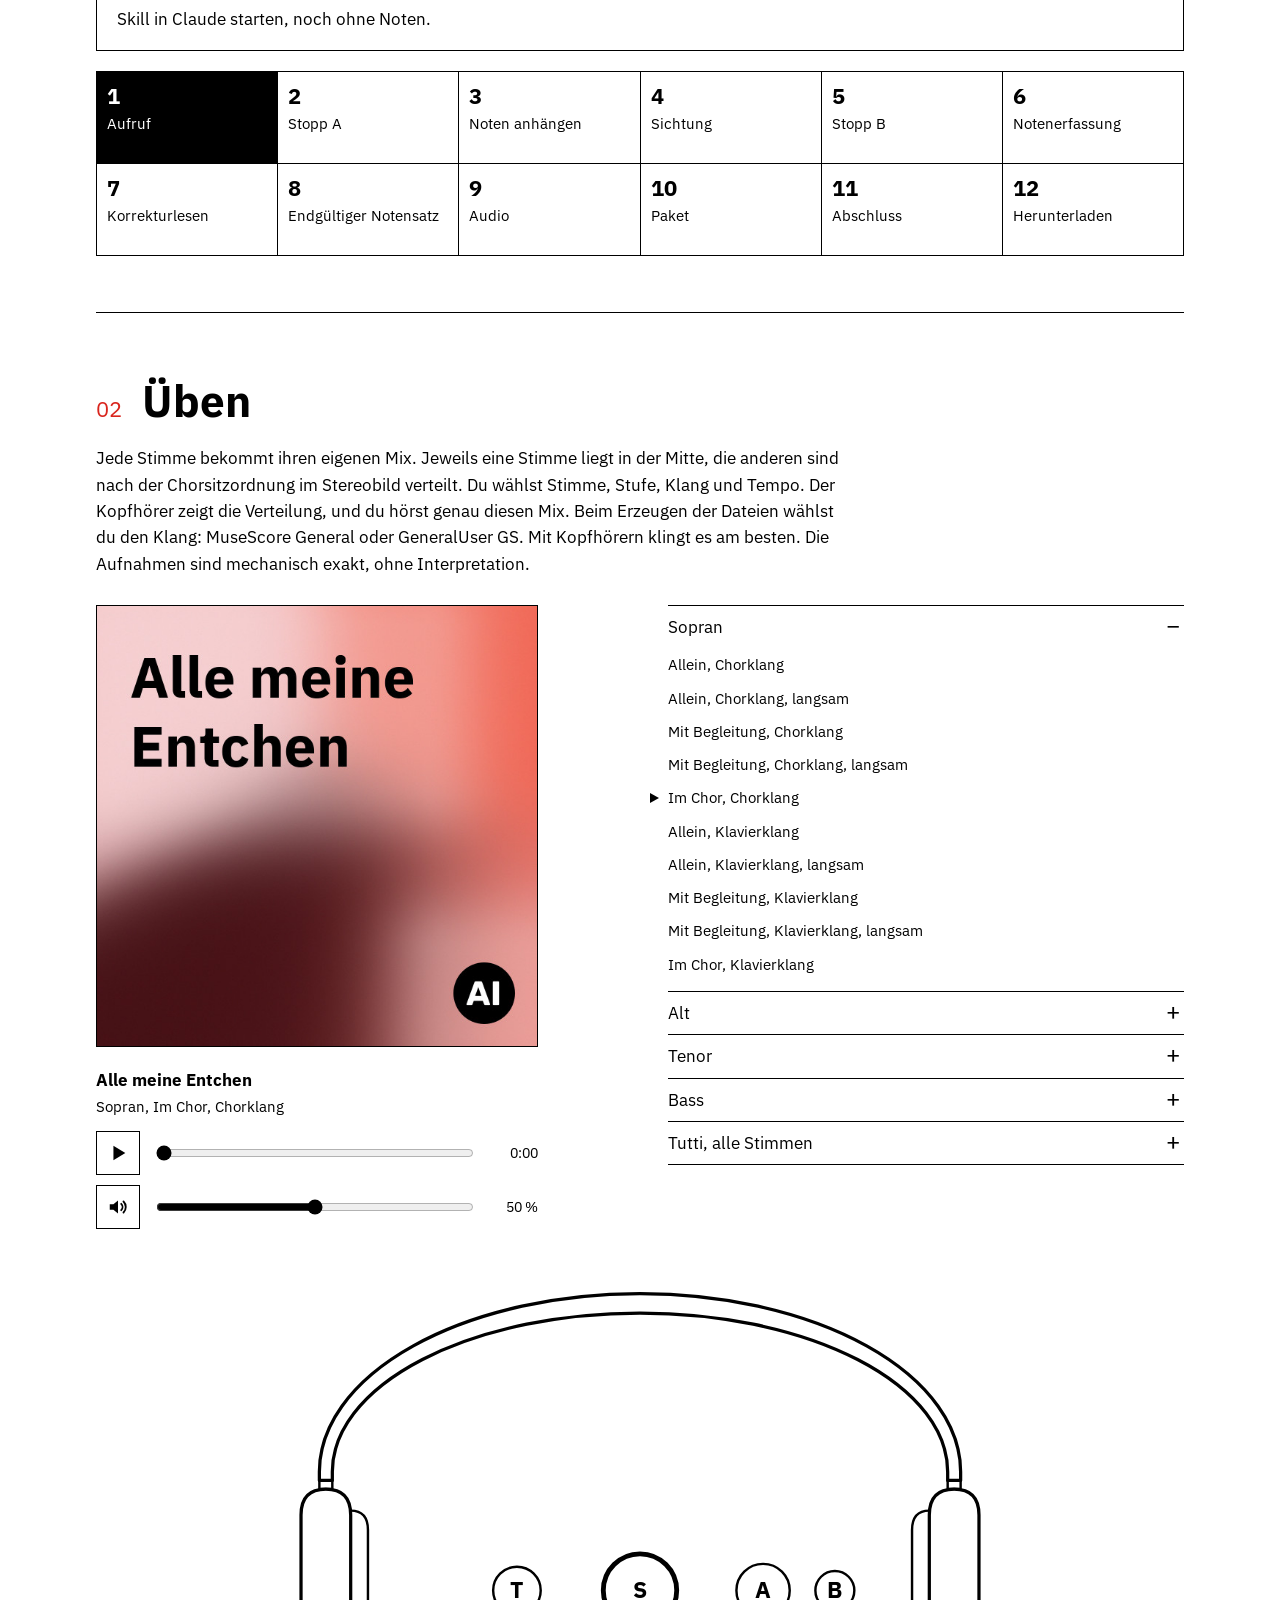
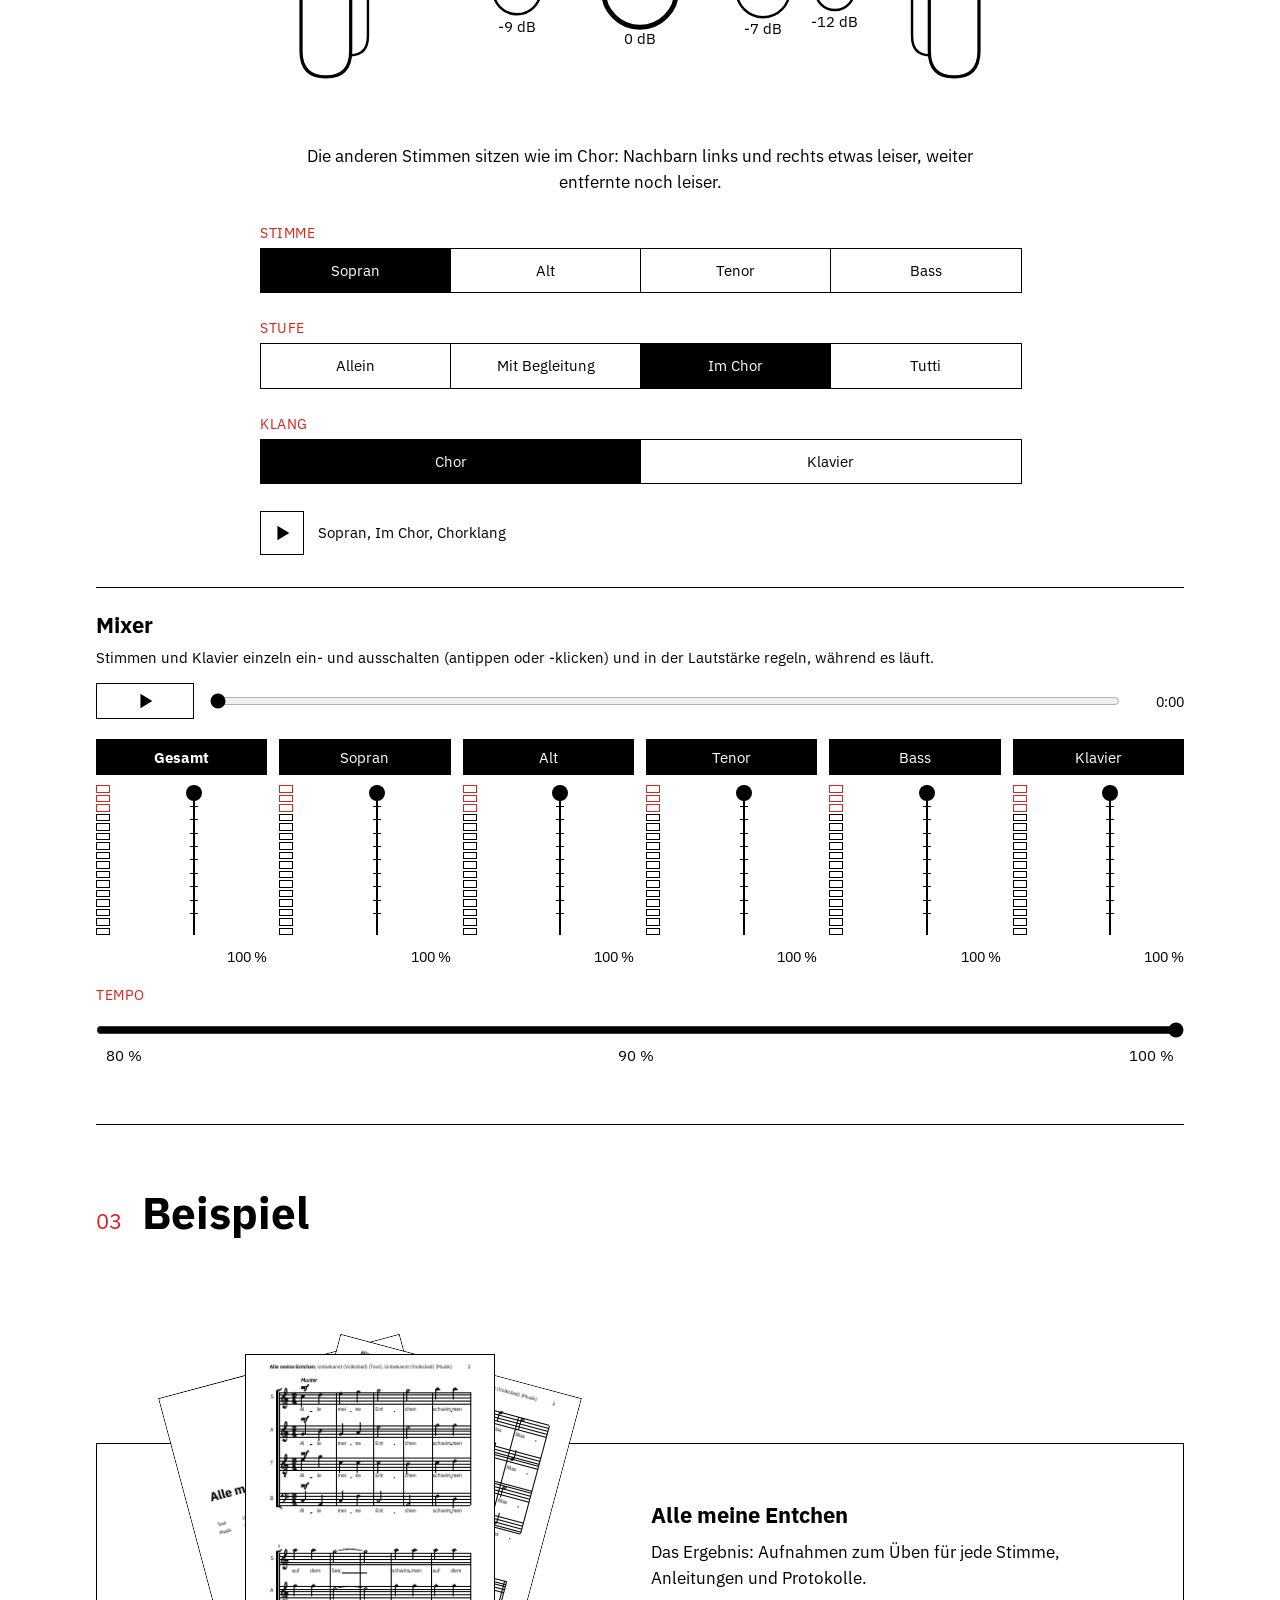
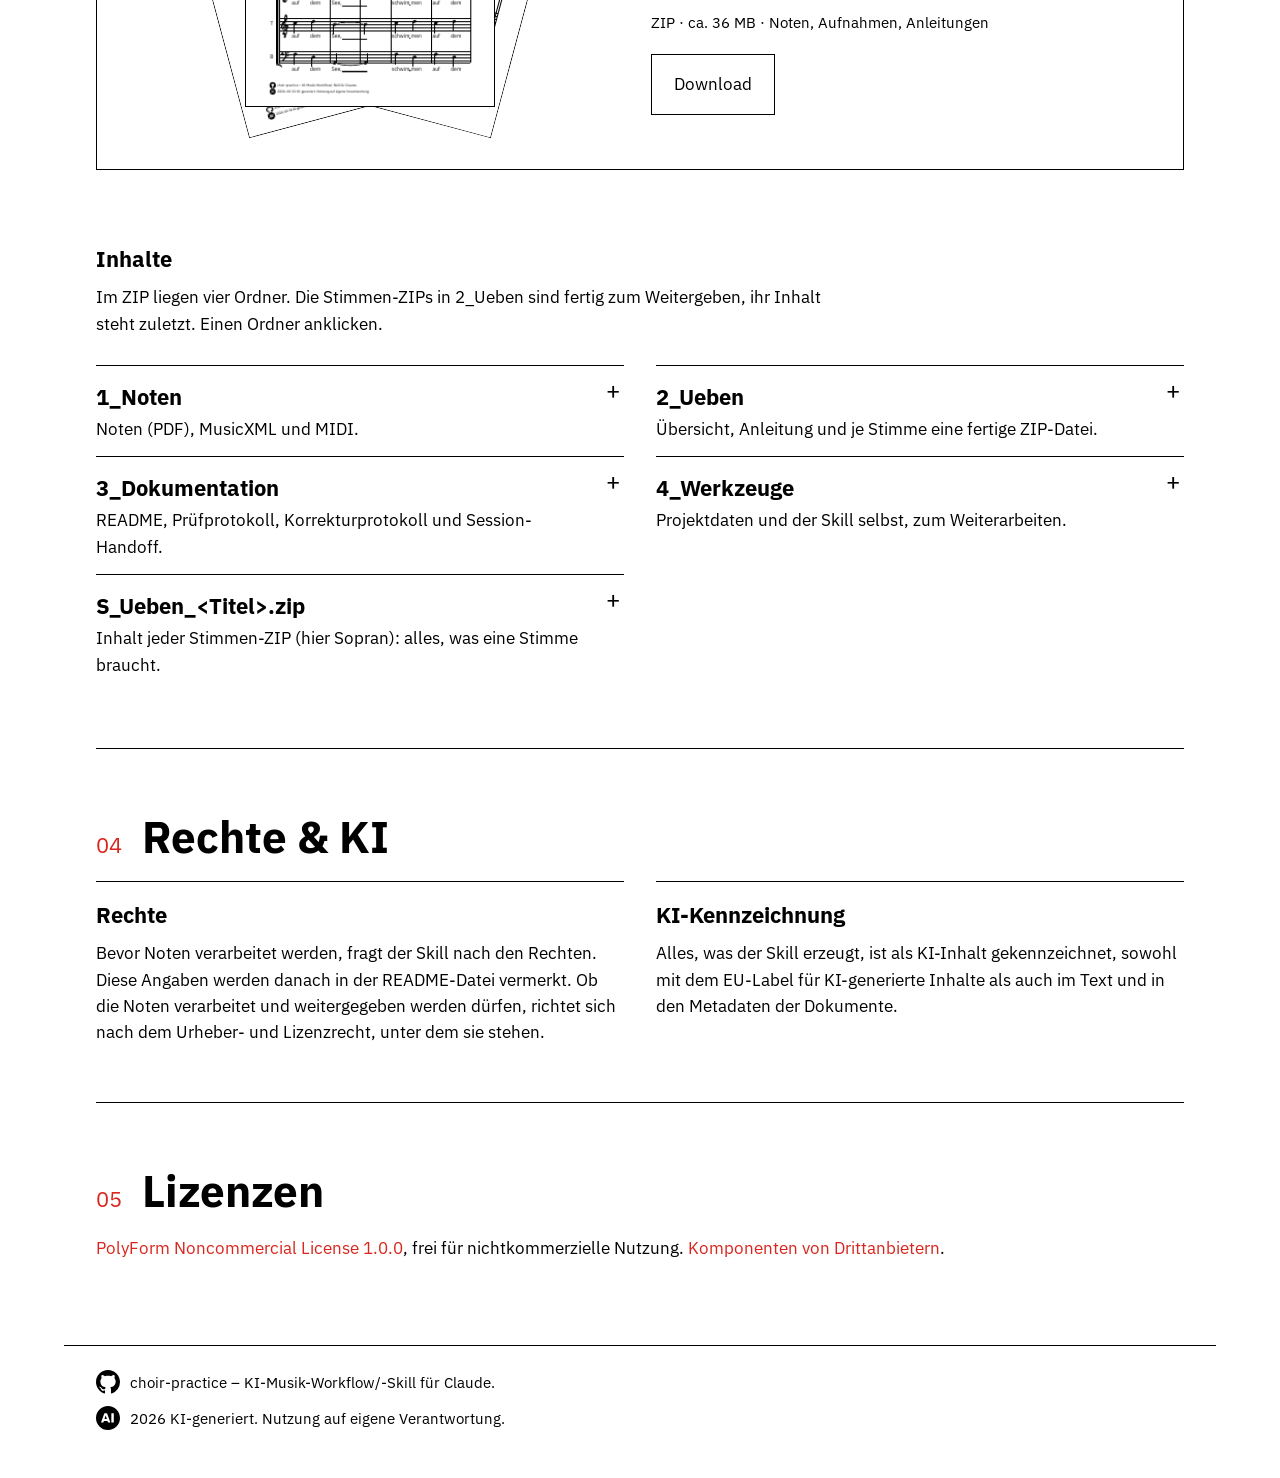
==== commit d30bdb25: "Mark the 10 percent snap points on the mixer sliders Each mixer slider gets nine short tick marks. T" ====
--- a/docs/de/index.html
+++ b/docs/de/index.html
@@ -34,7 +34,7 @@
 <link rel="preload" href="../img/header.png?v=75c1c652" as="image" type="image/png" media="(prefers-color-scheme: light)">
 <link rel="preload" href="../img/header-dark.png?v=e2381952" as="image" type="image/png" media="(prefers-color-scheme: dark)">
 <script>try{var t=localStorage.getItem("theme");if(t==="light"||t==="dark")document.documentElement.setAttribute("data-theme",t)}catch(e){}</script>
-<link rel="stylesheet" href="../css/site.css?v=5f4ddec2">
+<link rel="stylesheet" href="../css/site.css?v=6414a409">
 <script type="application/ld+json">
 {
  "@context": "https://schema.org",
@@ -121,7 +121,7 @@
   <p class="mxh" id="mxh">Mixer</p><p class="mxp">Stimmen und Klavier einzeln ein- und ausschalten (antippen oder -klicken) und in der Lautstärke regeln, während es&nbsp;läuft.</p>
   <div class="pc"><button type="button" class="mxplay" id="mxplay" aria-label="Wiedergabe"><svg viewBox="0 0 24 24" width="22" height="22" aria-hidden="true"><path id="mxicon" d="M7 4l13 8-13 8z" fill="currentColor"/></svg></button>
    <input type="range" id="mxseek" min="0" max="1000" value="0" aria-label="Position"><span id="mxtime" class="mono">0:00</span></div>
-<div class="mxbank"><div class="mxr mxm"><span class="mxmlb">Gesamt</span><span class="mxmeter" data-meter="master" aria-hidden="true"><i></i><i></i><i></i><i></i><i></i><i></i><i></i><i></i><i></i><i></i><i></i><i></i><i></i><i></i><i></i><i></i></span><span class="mxf"><input type="range" id="mxmaster" class="mxv" min="0" max="100" value="100" aria-label="Gesamt"></span><span id="mxmp" class="mxp2 mono">100&nbsp;%</span></div><div class="mxr"><button type="button" class="mxb" data-stem="s" data-pan="-0.6" aria-pressed="true" title="an / aus">Sopran</button><span class="mxmeter" data-meter="s" aria-hidden="true"><i></i><i></i><i></i><i></i><i></i><i></i><i></i><i></i><i></i><i></i><i></i><i></i><i></i><i></i><i></i><i></i></span><span class="mxf"><input type="range" class="mxv" min="0" max="100" value="100" aria-label="Sopran"></span><span class="mxp2 mono">100&nbsp;%</span></div><div class="mxr"><button type="button" class="mxb" data-stem="a" data-pan="-0.2" aria-pressed="true" title="an / aus">Alt</button><span class="mxmeter" data-meter="a" aria-hidden="true"><i></i><i></i><i></i><i></i><i></i><i></i><i></i><i></i><i></i><i></i><i></i><i></i><i></i><i></i><i></i><i></i></span><span class="mxf"><input type="range" class="mxv" min="0" max="100" value="100" aria-label="Alt"></span><span class="mxp2 mono">100&nbsp;%</span></div><div class="mxr"><button type="button" class="mxb" data-stem="t" data-pan="0.2" aria-pressed="true" title="an / aus">Tenor</button><span class="mxmeter" data-meter="t" aria-hidden="true"><i></i><i></i><i></i><i></i><i></i><i></i><i></i><i></i><i></i><i></i><i></i><i></i><i></i><i></i><i></i><i></i></span><span class="mxf"><input type="range" class="mxv" min="0" max="100" value="100" aria-label="Tenor"></span><span class="mxp2 mono">100&nbsp;%</span></div><div class="mxr"><button type="button" class="mxb" data-stem="b" data-pan="0.6" aria-pressed="true" title="an / aus">Bass</button><span class="mxmeter" data-meter="b" aria-hidden="true"><i></i><i></i><i></i><i></i><i></i><i></i><i></i><i></i><i></i><i></i><i></i><i></i><i></i><i></i><i></i><i></i></span><span class="mxf"><input type="range" class="mxv" min="0" max="100" value="100" aria-label="Bass"></span><span class="mxp2 mono">100&nbsp;%</span></div><div class="mxr"><button type="button" class="mxb" data-stem="acc" data-pan="0" aria-pressed="true" title="an / aus">Klavier</button><span class="mxmeter" data-meter="acc" aria-hidden="true"><i></i><i></i><i></i><i></i><i></i><i></i><i></i><i></i><i></i><i></i><i></i><i></i><i></i><i></i><i></i><i></i></span><span class="mxf"><input type="range" class="mxv" min="0" max="100" value="100" aria-label="Klavier"></span><span class="mxp2 mono">100&nbsp;%</span></div></div>
+<div class="mxbank"><div class="mxr mxm"><span class="mxmlb">Gesamt</span><span class="mxmeter" data-meter="master" aria-hidden="true"><i></i><i></i><i></i><i></i><i></i><i></i><i></i><i></i><i></i><i></i><i></i><i></i><i></i><i></i><i></i><i></i></span><span class="mxf"><input type="range" id="mxmaster" class="mxv" min="0" max="100" step="10" value="100"aria-label="Gesamt"><span class="tk" aria-hidden="true"><i style="left:calc(var(--th)/2 + (100% - var(--th)) * 0.1)"></i><i style="left:calc(var(--th)/2 + (100% - var(--th)) * 0.2)"></i><i style="left:calc(var(--th)/2 + (100% - var(--th)) * 0.3)"></i><i style="left:calc(var(--th)/2 + (100% - var(--th)) * 0.4)"></i><i style="left:calc(var(--th)/2 + (100% - var(--th)) * 0.5)"></i><i style="left:calc(var(--th)/2 + (100% - var(--th)) * 0.6)"></i><i style="left:calc(var(--th)/2 + (100% - var(--th)) * 0.7)"></i><i style="left:calc(var(--th)/2 + (100% - var(--th)) * 0.8)"></i><i style="left:calc(var(--th)/2 + (100% - var(--th)) * 0.9)"></i></span></span><span id="mxmp" class="mxp2 mono">100&nbsp;%</span></div><div class="mxr"><button type="button" class="mxb" data-stem="s" data-pan="-0.6" aria-pressed="true" title="an / aus">Sopran</button><span class="mxmeter" data-meter="s" aria-hidden="true"><i></i><i></i><i></i><i></i><i></i><i></i><i></i><i></i><i></i><i></i><i></i><i></i><i></i><i></i><i></i><i></i></span><span class="mxf"><input type="range" class="mxv" min="0" max="100" step="10" value="100" aria-label="Sopran"><span class="tk" aria-hidden="true"><i style="left:calc(var(--th)/2 + (100% - var(--th)) * 0.1)"></i><i style="left:calc(var(--th)/2 + (100% - var(--th)) * 0.2)"></i><i style="left:calc(var(--th)/2 + (100% - var(--th)) * 0.3)"></i><i style="left:calc(var(--th)/2 + (100% - var(--th)) * 0.4)"></i><i style="left:calc(var(--th)/2 + (100% - var(--th)) * 0.5)"></i><i style="left:calc(var(--th)/2 + (100% - var(--th)) * 0.6)"></i><i style="left:calc(var(--th)/2 + (100% - var(--th)) * 0.7)"></i><i style="left:calc(var(--th)/2 + (100% - var(--th)) * 0.8)"></i><i style="left:calc(var(--th)/2 + (100% - var(--th)) * 0.9)"></i></span></span><span class="mxp2 mono">100&nbsp;%</span></div><div class="mxr"><button type="button" class="mxb" data-stem="a" data-pan="-0.2" aria-pressed="true" title="an / aus">Alt</button><span class="mxmeter" data-meter="a" aria-hidden="true"><i></i><i></i><i></i><i></i><i></i><i></i><i></i><i></i><i></i><i></i><i></i><i></i><i></i><i></i><i></i><i></i></span><span class="mxf"><input type="range" class="mxv" min="0" max="100" step="10" value="100" aria-label="Alt"><span class="tk" aria-hidden="true"><i style="left:calc(var(--th)/2 + (100% - var(--th)) * 0.1)"></i><i style="left:calc(var(--th)/2 + (100% - var(--th)) * 0.2)"></i><i style="left:calc(var(--th)/2 + (100% - var(--th)) * 0.3)"></i><i style="left:calc(var(--th)/2 + (100% - var(--th)) * 0.4)"></i><i style="left:calc(var(--th)/2 + (100% - var(--th)) * 0.5)"></i><i style="left:calc(var(--th)/2 + (100% - var(--th)) * 0.6)"></i><i style="left:calc(var(--th)/2 + (100% - var(--th)) * 0.7)"></i><i style="left:calc(var(--th)/2 + (100% - var(--th)) * 0.8)"></i><i style="left:calc(var(--th)/2 + (100% - var(--th)) * 0.9)"></i></span></span><span class="mxp2 mono">100&nbsp;%</span></div><div class="mxr"><button type="button" class="mxb" data-stem="t" data-pan="0.2" aria-pressed="true" title="an / aus">Tenor</button><span class="mxmeter" data-meter="t" aria-hidden="true"><i></i><i></i><i></i><i></i><i></i><i></i><i></i><i></i><i></i><i></i><i></i><i></i><i></i><i></i><i></i><i></i></span><span class="mxf"><input type="range" class="mxv" min="0" max="100" step="10" value="100" aria-label="Tenor"><span class="tk" aria-hidden="true"><i style="left:calc(var(--th)/2 + (100% - var(--th)) * 0.1)"></i><i style="left:calc(var(--th)/2 + (100% - var(--th)) * 0.2)"></i><i style="left:calc(var(--th)/2 + (100% - var(--th)) * 0.3)"></i><i style="left:calc(var(--th)/2 + (100% - var(--th)) * 0.4)"></i><i style="left:calc(var(--th)/2 + (100% - var(--th)) * 0.5)"></i><i style="left:calc(var(--th)/2 + (100% - var(--th)) * 0.6)"></i><i style="left:calc(var(--th)/2 + (100% - var(--th)) * 0.7)"></i><i style="left:calc(var(--th)/2 + (100% - var(--th)) * 0.8)"></i><i style="left:calc(var(--th)/2 + (100% - var(--th)) * 0.9)"></i></span></span><span class="mxp2 mono">100&nbsp;%</span></div><div class="mxr"><button type="button" class="mxb" data-stem="b" data-pan="0.6" aria-pressed="true" title="an / aus">Bass</button><span class="mxmeter" data-meter="b" aria-hidden="true"><i></i><i></i><i></i><i></i><i></i><i></i><i></i><i></i><i></i><i></i><i></i><i></i><i></i><i></i><i></i><i></i></span><span class="mxf"><input type="range" class="mxv" min="0" max="100" step="10" value="100" aria-label="Bass"><span class="tk" aria-hidden="true"><i style="left:calc(var(--th)/2 + (100% - var(--th)) * 0.1)"></i><i style="left:calc(var(--th)/2 + (100% - var(--th)) * 0.2)"></i><i style="left:calc(var(--th)/2 + (100% - var(--th)) * 0.3)"></i><i style="left:calc(var(--th)/2 + (100% - var(--th)) * 0.4)"></i><i style="left:calc(var(--th)/2 + (100% - var(--th)) * 0.5)"></i><i style="left:calc(var(--th)/2 + (100% - var(--th)) * 0.6)"></i><i style="left:calc(var(--th)/2 + (100% - var(--th)) * 0.7)"></i><i style="left:calc(var(--th)/2 + (100% - var(--th)) * 0.8)"></i><i style="left:calc(var(--th)/2 + (100% - var(--th)) * 0.9)"></i></span></span><span class="mxp2 mono">100&nbsp;%</span></div><div class="mxr"><button type="button" class="mxb" data-stem="acc" data-pan="0" aria-pressed="true" title="an / aus">Klavier</button><span class="mxmeter" data-meter="acc" aria-hidden="true"><i></i><i></i><i></i><i></i><i></i><i></i><i></i><i></i><i></i><i></i><i></i><i></i><i></i><i></i><i></i><i></i></span><span class="mxf"><input type="range" class="mxv" min="0" max="100" step="10" value="100" aria-label="Klavier"><span class="tk" aria-hidden="true"><i style="left:calc(var(--th)/2 + (100% - var(--th)) * 0.1)"></i><i style="left:calc(var(--th)/2 + (100% - var(--th)) * 0.2)"></i><i style="left:calc(var(--th)/2 + (100% - var(--th)) * 0.3)"></i><i style="left:calc(var(--th)/2 + (100% - var(--th)) * 0.4)"></i><i style="left:calc(var(--th)/2 + (100% - var(--th)) * 0.5)"></i><i style="left:calc(var(--th)/2 + (100% - var(--th)) * 0.6)"></i><i style="left:calc(var(--th)/2 + (100% - var(--th)) * 0.7)"></i><i style="left:calc(var(--th)/2 + (100% - var(--th)) * 0.8)"></i><i style="left:calc(var(--th)/2 + (100% - var(--th)) * 0.9)"></i></span></span><span class="mxp2 mono">100&nbsp;%</span></div></div>
   <div class="ctl mxt"><span class="lbl" id="mxtl">Tempo</span><div id="mxtempos"><input type="range" id="mxtempo" class="mxtrack" min="80" max="100" step="10" value="100" aria-label="Tempo"><div class="mxtk"><span>80&nbsp;%</span><span>90&nbsp;%</span><span>100&nbsp;%</span></div></div></div>
   </div>
 </section>
@@ -152,6 +152,6 @@
   </g></svg>
 </span><span>2026 KI-generiert. Nutzung auf eigene&nbsp;Verantwortung.</span></p></footer>
 <script>window.PAGE={"lang": "de", "seat": ["S", "A", "T", "B"], "mix": {"solo": {"S": [["S", 0.0, 0, "own"]], "A": [["A", 0.0, 0, "own"]], "T": [["T", 0.0, 0, "own"]], "B": [["B", 0.0, 0, "own"]]}, "accomp": {"S": [["S", 0.0, 0, "own"], ["S", -0.5, -12, "acc"], ["A", -0.17, -12, "acc"], ["T", 0.17, -12, "acc"], ["B", 0.5, -12, "acc"]], "A": [["A", 0.0, 0, "own"], ["S", -0.45, -4, "own"], ["S", -0.5, -12, "acc"], ["A", -0.17, -12, "acc"], ["T", 0.17, -12, "acc"], ["B", 0.5, -12, "acc"]], "T": [["T", 0.0, 0, "own"], ["S", -0.45, -4, "own"], ["S", -0.5, -12, "acc"], ["A", -0.17, -12, "acc"], ["T", 0.17, -12, "acc"], ["B", 0.5, -12, "acc"]], "B": [["B", 0.0, 0, "own"], ["S", -0.45, -4, "own"], ["S", -0.5, -12, "acc"], ["A", -0.17, -12, "acc"], ["T", 0.17, -12, "acc"], ["B", 0.5, -12, "acc"]]}, "choir": {"S": [["S", 0.0, 0, "own"], ["A", 0.6, -7, "own"], ["T", -0.6, -9, "own"], ["B", 0.95, -12, "own"]], "A": [["A", 0.0, 0, "own"], ["S", -0.6, -7, "own"], ["T", 0.6, -7, "own"], ["B", 0.95, -12, "own"]], "T": [["T", 0.0, 0, "own"], ["S", -0.95, -12, "own"], ["A", -0.6, -7, "own"], ["B", 0.6, -7, "own"]], "B": [["B", 0.0, 0, "own"], ["S", -0.95, -12, "own"], ["A", 0.6, -9, "own"], ["T", -0.6, -7, "own"]]}, "tutti": {"S": [["S", -0.5, -3, "own"], ["A", -0.17, -3, "own"], ["T", 0.17, -3, "own"], ["B", 0.5, -3, "own"]], "A": [["S", -0.5, -3, "own"], ["A", -0.17, -3, "own"], ["T", 0.17, -3, "own"], ["B", 0.5, -3, "own"]], "T": [["S", -0.5, -3, "own"], ["A", -0.17, -3, "own"], ["T", 0.17, -3, "own"], ["B", 0.5, -3, "own"]], "B": [["S", -0.5, -3, "own"], ["A", -0.17, -3, "own"], ["T", 0.17, -3, "own"], ["B", 0.5, -3, "own"]]}}, "voices": {"S": "Sopran", "A": "Alt", "T": "Tenor", "B": "Bass"}, "stages": {"solo": "Allein", "accomp": "Mit Begleitung", "choir": "Im Chor", "tutti": "Tutti"}, "stage_txt": {"solo": "Nur die gewählte Stimme, in der Mitte.", "accomp": "Die gewählte Stimme, die Melodie leiser, dazu die Klavierbegleitung aller Stimmen.", "choir": "Die anderen Stimmen sitzen wie im Chor: Nachbarn links und rechts etwas leiser, weiter entfernte noch leiser.", "tutti": "Alle Stimmen gleich laut."}, "steps": [["Aufruf", "you", "Skill in Claude starten, noch ohne Noten.", ""], ["Stopp A", "both", "Angaben über die Rechte.", "Alles bereit?"], ["Noten anhängen", "you", "Als PDF oder Foto.", ""], ["Sichtung", "claude", "Claude liest die Seiten und prüft die Qualität.", "Alles verstanden?"], ["Stopp B", "you", "Titel, Stimmen und Tempo bestätigen.", ""], ["Notenerfassung", "claude", "Claude überträgt die Noten.", "Alle Takte und Stimmen erfasst?"], ["Korrekturlesen", "claude", "Claude vergleicht das Ergebnis zweimal mit der Vorlage: erst Töne, dann Text.", "Töne und Text wie in der Vorlage? Sonst zurück zu Schritt 6."], ["Endgültiger Notensatz", "claude", "Claude setzt die Noten sauber, mit Titelblatt.", "Gut lesbar?"], ["Audio", "claude", "Claude erzeugt für jede Stimme die Audio-Dateien zum Üben.", "Passt jede Stimme zu den Noten?"], ["Paket", "claude", "Claude schreibt die Anleitungen und packt alles zusammen.", "Alle Inhalte vorhanden?"], ["Abschluss", "both", "Claude macht Verbesserungsvorschläge. Die Entscheidung über die Umsetzung liegt beim Nutzer.", ""], ["Herunterladen", "you", "ZIP herunterladen und die Audiodateien der einzelnen Stimmen an den Chor weitergeben.", ""]], "who": {"you": "Nutzer", "claude": "Claude", "both": "Claude + Nutzer"}, "own": "Gesang", "acc": "Klavier", "gate": "Prüfung am Ende", "sound_names": {"choir": "Chorklang", "piano": "Klavierklang"}, "slow_name": "langsam", "slow": 0.75, "theme_to_dark": "Zum dunklen Modus wechseln", "theme_to_light": "Zum hellen Modus wechseln"};</script>
-<script src="../js/site.js?v=5f4ddec2"></script>
+<script src="../js/site.js?v=6414a409"></script>
 </body>
 </html>
--- a/docs/css/site.css
+++ b/docs/css/site.css
@@ -96,7 +96,7 @@
 .nowplay{display:flex;align-items:center;gap:14px}.nowplay .ps{margin:0}
 .mix{margin:32px 0 0;padding:20px 0 0;border-top:1.5px solid var(--line)}.mxh{margin:0;font-weight:700;font-size:var(--fs-m)}.mxp{margin:4px 0 14px;color:var(--mute);font-size:var(--fs-s)}
 .mix #mxseek{flex:1;min-width:0;accent-color:var(--fg);height:24px;cursor:pointer}.mix #mxtime{flex:none;font-size:var(--fs-s);min-width:3.2em;text-align:right}
-.mxr{display:flex;align-items:center;gap:14px;margin-top:10px}
+.mxr{display:flex;align-items:center;gap:14px;margin-top:10px;--th:16px}
 .mxb{flex:none;width:6.5em;height:36px;border:1.5px solid var(--line);background:var(--bg);color:var(--fg);font:inherit;font-size:var(--fs-s);cursor:pointer;padding:0 6px}
 .mxb[aria-pressed=true]{background:var(--fg);color:var(--bg)}
 .mxplay{width:calc(6.5*var(--fs-s));height:36px}
@@ -121,14 +121,22 @@
  .mxmeter{display:flex;flex-direction:column-reverse;gap:2px;grid-column:1;grid-row:2;width:14px;height:150px;align-self:center}
  .mxf{grid-column:2;grid-row:2;flex:none;width:auto;height:150px}
  .mxf .mxv{position:absolute;left:50%;top:50%;width:150px;height:28px;transform:translate(-50%,-50%) rotate(-90deg)}
+ .mxf .tk{left:50%;top:50%;right:auto;bottom:auto;width:150px;height:28px;transform:translate(-50%,-50%) rotate(-90deg)}
  .mxr .mxp2,.mxm .mxp2{grid-column:1/-1;text-align:center;min-width:0}
  .mxm .mxmlb{width:100%}   /* as wide as the channels */
 }
 .mxmlb{flex:none;width:calc(6.5*var(--fs-s));height:36px;display:grid;place-items:center;box-sizing:border-box;border:1.5px solid var(--line);background:var(--fg);color:var(--bg);font-size:var(--fs-s);font-weight:700}   /* always on, so filled like a pressed voice */   /* same size as the voice buttons below */
-.mxv{flex:1;min-width:0;accent-color:var(--fg);height:24px;cursor:pointer}.mxr .mxp2{flex:none;font-size:var(--fs-s);min-width:3.2em;text-align:right}
+.mxv{flex:1;min-width:0;height:24px;margin:0;cursor:pointer;-webkit-appearance:none;appearance:none;background:transparent}
+.mxv::-webkit-slider-runnable-track{height:2px;background:var(--fg)}
+.mxv::-webkit-slider-thumb{-webkit-appearance:none;width:var(--th);height:var(--th);margin-top:-7px;border:0;border-radius:50%;background:var(--fg)}
+.mxv::-moz-range-track{height:2px;background:var(--fg)}
+.mxv::-moz-range-thumb{width:var(--th);height:var(--th);border:0;border-radius:50%;background:var(--fg)}
+.tk{position:absolute;inset:0;pointer-events:none}
+.tk i{position:absolute;top:calc(50% - 4px);width:1px;height:8px;margin-left:-.5px;background:var(--fg)}
+.mxr .mxp2{flex:none;font-size:var(--fs-s);min-width:3.2em;text-align:right}
 .mxr.off .mxv,.mxr.off .mxp2{opacity:.4}
 .mxb:focus-visible,.mxv:focus-visible,#mxseek:focus-visible{outline:2px solid var(--fg);outline-offset:2px}
-@media (hover:hover){.mxb:hover,#mxplay:hover{color:var(--link)}.mxb[aria-pressed=true]:hover{background:var(--link);color:var(--bg);border-color:var(--link)}.mxv:hover,#mxseek:hover{accent-color:var(--link)}}
+@media (hover:hover){.mxb:hover,#mxplay:hover{color:var(--link)}.mxb[aria-pressed=true]:hover{background:var(--link);color:var(--bg);border-color:var(--link)}#mxseek:hover{accent-color:var(--link)}.mxv:hover::-webkit-slider-thumb,.mxv:hover::-moz-range-thumb{background:var(--link)}}
 .groups details{border-top:1.5px solid var(--line)}.groups details:last-child{border-bottom:1.5px solid var(--line)}
 .groups summary{list-style:none;cursor:pointer;padding:8px 28px 8px 0;position:relative}.groups summary::-webkit-details-marker{display:none}
 .groups summary::after{content:"+";position:absolute;right:4px;top:4px;font-size:24px;line-height:1.3}.groups details[open] summary::after{content:"\2212"}
